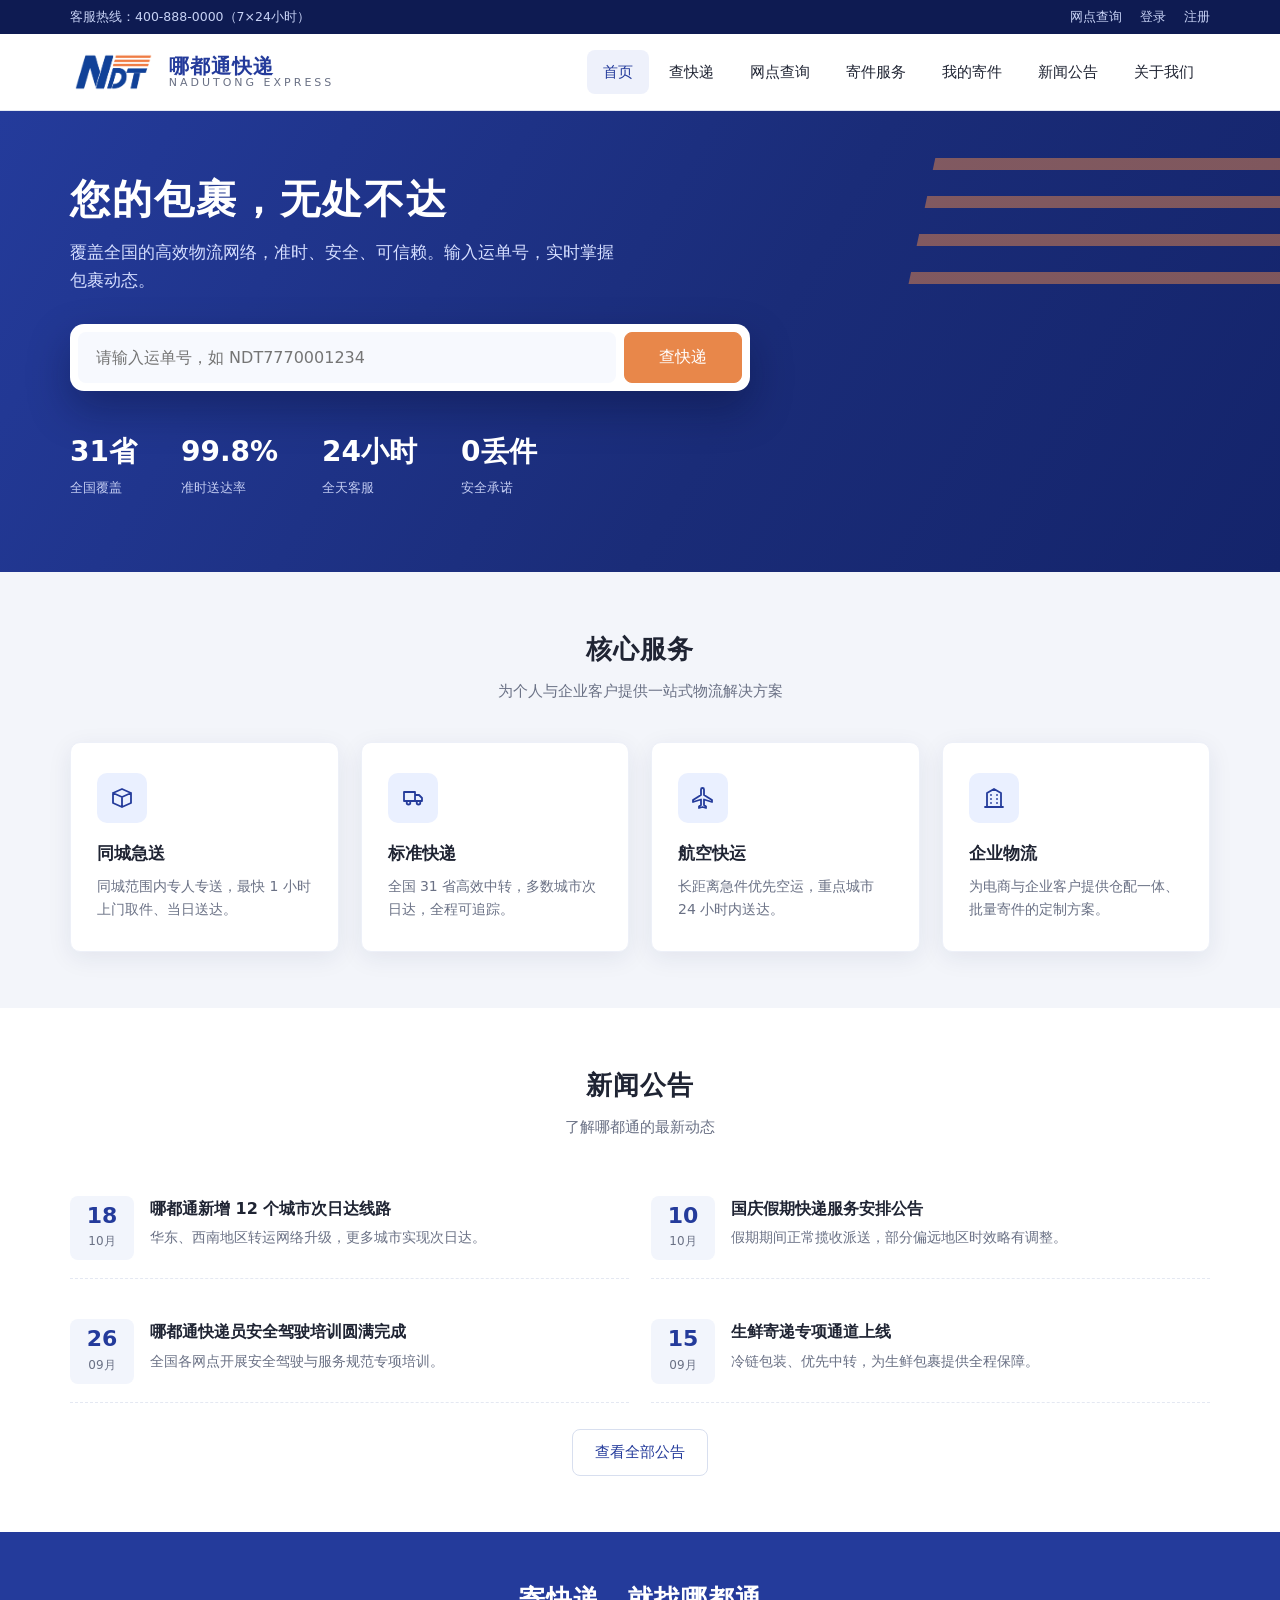
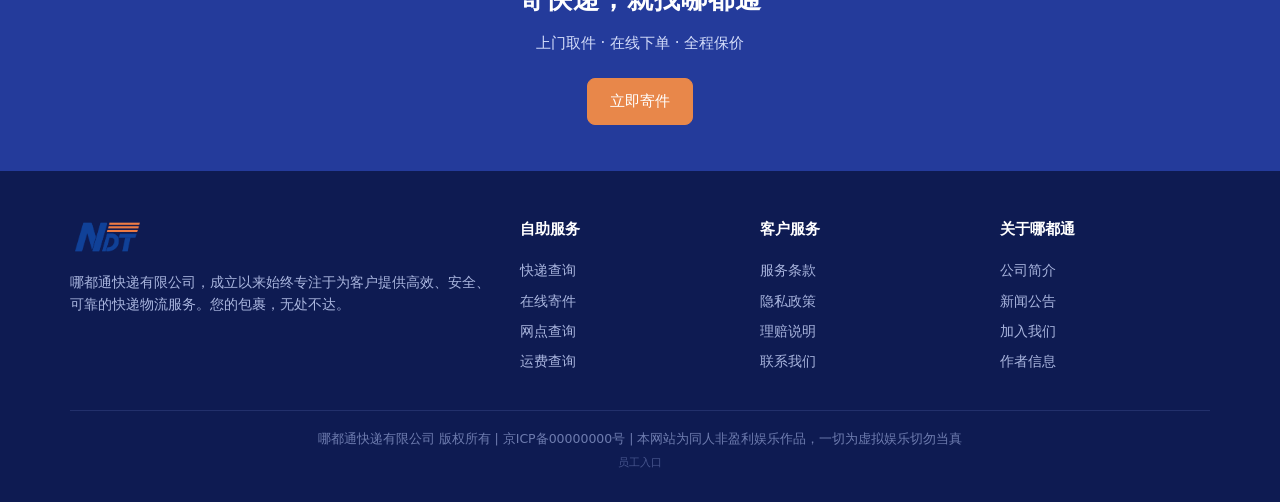
==== index.html @ 553abe58 "画板优化" ====
<!DOCTYPE html>
<html lang="zh-CN">
<head>
<meta charset="UTF-8">
<meta name="viewport" content="width=device-width, initial-scale=1, viewport-fit=cover">
<title>哪都通快递 — 您的包裹，无处不达</title>
<meta name="description" content="哪都通快递官方网站：快递查询、在线寄件、网点查询。您的包裹，无处不达。">
<!-- 分享卡片基础信息：微信/QQ/微博 抓取标题与摘要，尽量别只放一张裸链接。
     og:image / og:url 必须是完整地址：爬虫不会帮你补域名，相对路径会抓不到图。 -->
<meta property="og:type" content="website">
<meta property="og:site_name" content="哪都通">
<meta property="og:title" content="哪都通快递 — 您的包裹，无处不达">
<meta property="og:description" content="快递查询、在线寄件、网点查询；站点深处，另有一处异人聚集的地方。">
<meta property="og:image" content="https://nadutong-forum.pages.dev/assets/logo.png">
<meta property="og:url" content="https://nadutong-forum.pages.dev/">
<meta name="twitter:card" content="summary_large_image">
<link rel="canonical" href="https://nadutong-forum.pages.dev/">
<link rel="icon" href="data:image/svg+xml,%3Csvg xmlns='http://www.w3.org/2000/svg' viewBox='0 0 64 64'%3E%3Crect width='64' height='64' rx='12' fill='%23243B9B'/%3E%3Cpath d='M14 50 L26 14 L36 14 L24 50 Z' fill='%23fff'/%3E%3Cpath d='M30 50 L40 14 L50 14 L40 50 Z' fill='%23fff' opacity='.85'/%3E%3Crect x='38' y='16' width='20' height='4' fill='%23E8874A'/%3E%3Crect x='38' y='24' width='20' height='4' fill='%23E8874A'/%3E%3C/svg%3E">
<link rel="manifest" href="manifest.webmanifest">
<meta name="theme-color" content="#243B9B">
<link rel="apple-touch-icon" href="assets/icons/apple-touch-icon.png">
<meta name="mobile-web-app-capable" content="yes">
<meta name="apple-mobile-web-app-capable" content="yes">
<meta name="apple-mobile-web-app-status-bar-style" content="black-translucent">
<meta name="apple-mobile-web-app-title" content="哪都通">
<style id="page-preloader-critical">
/* 页面加载动效（关键内联样式，保证首屏即刻渲染） */
#page-preloader{position:fixed;inset:0;z-index:99999;background:#fff;display:flex;flex-direction:column;align-items:center;justify-content:center;transition:opacity .5s ease,visibility .5s ease;}
#page-preloader.is-done{opacity:0;visibility:hidden;pointer-events:none;}
#page-preloader .pl-logo{position:relative;width:88px;height:88px;display:grid;place-items:center;}
#page-preloader .pl-ring{position:absolute;inset:0;border-radius:50%;background:conic-gradient(from 90deg,#243B9B,#E8874A,#243B9B);-webkit-mask:radial-gradient(farthest-side,transparent calc(100% - 3.5px),#000 calc(100% - 3.5px));mask:radial-gradient(farthest-side,transparent calc(100% - 3.5px),#000 calc(100% - 3.5px));animation:plrotate .9s linear infinite;}
#page-preloader .pl-mark{width:58px;height:58px;border-radius:14px;background:#243B9B;display:grid;place-items:center;box-shadow:0 8px 20px rgba(36,59,155,.22);}
#page-preloader .pl-name{margin-top:20px;font-size:18px;font-weight:900;color:#1F2433;letter-spacing:4px;}
#page-preloader .pl-tip{margin-top:7px;font-size:12px;color:#6A7185;letter-spacing:1px;}
#page-preloader .pl-bar{position:absolute;left:0;right:0;bottom:0;height:3px;background:#EEF1F8;overflow:hidden;}
#page-preloader .pl-bar span{display:block;height:100%;width:40%;border-radius:0 999px 999px 0;background:linear-gradient(90deg,#243B9B,#E8874A);animation:plslide 1.1s ease-in-out infinite;}
@keyframes plrotate{to{transform:rotate(360deg);}}
@keyframes plslide{0%{transform:translateX(-100%);}100%{transform:translateX(350%);}}
@media(prefers-reduced-motion:reduce){#page-preloader .pl-ring,#page-preloader .pl-bar span{animation:none;}}
</style>
<!-- 样式只留一个文件：原来 14 个 CSS 是 14 次往返，国内直连时每次 600~700ms。
     合并顺序与原 index.html 完全一致，层叠覆盖关系不变。 -->
<link rel="stylesheet" href="assets/css/app.bundle.css?v=112">
<!-- 首屏脚本预加载：让它和样式表并行下载，而不是等 body 解析到最后才开始 -->
<link rel="preload" href="assets/js/app.bundle.js?v=112" as="script">
</head>
<body>
<div id="page-preloader" role="status" aria-label="页面加载中">
  <div class="pl-logo">
    <span class="pl-ring"></span>
    <span class="pl-mark"><svg viewBox="0 0 64 64" width="38" height="38" aria-hidden="true"><path d="M14 50 L26 14 L36 14 L24 50 Z" fill="#fff"/><path d="M30 50 L40 14 L50 14 L40 50 Z" fill="#fff" opacity=".85"/><rect x="38" y="16" width="20" height="4" fill="#E8874A"/><rect x="38" y="24" width="20" height="4" fill="#E8874A"/></svg></span>
  </div>
  <div class="pl-name">哪都通</div>
  <div class="pl-tip">正在接入内网…</div>
  <div class="pl-bar"><span></span></div>
</div>
<script src="assets/js/preloader-tone.js?v=112"></script>
<div id="app"></div>
<img src="assets/logo.png" alt="" class="hide" aria-hidden="true">
<div id="toast"></div>
<!-- 全部前端逻辑合并成一个文件（24 个脚本 → 1 个），执行顺序与旧版逐条加载完全一致。
     出生地数据 bazi-region.js 不再预载，由 bazi.js 进入八字页时按需拉取。 -->
<script src="assets/js/app.bundle.js?v=112"></script>
</body>
</html>
---- assets/css/app.bundle.css ----
:root{--blue:#243B9B;--blue-2:#2E47B8;--blue-deep:#1A2C78;--blue-ink:#0E1B52;--orange:#E8874A;--orange-deep:#D06E35;--bg:#F3F5FA;--card:#FFFFFF;--ink:#1F2433;--muted:#6A7185;--line:#E4E8F2;--radius:10px;--shadow:0 6px 24px rgba(22,35,90,.08);--ok:#2E9E6B;--warn:#E8874A;--danger:#E0484D;--sans:"Noto Sans SC","PingFang SC","Microsoft YaHei",system-ui,sans-serif;--serif:"Noto Serif SC","Songti SC","SimSun",serif;--mono:ui-monospace,"Cascadia Code",Consolas,"Courier New",monospace}*{box-sizing:border-box;margin:0;padding:0}html,body{height:100%}body{font-family:var(--sans);color:var(--ink);background:var(--bg);font-size:15px;line-height:1.65;-webkit-font-smoothing:antialiased}a{color:var(--blue);text-decoration:none}a:hover{color:var(--orange-deep)}img{max-width:100%;display:block}button{font-family:inherit;cursor:pointer}input,textarea,select{font-family:inherit;font-size:15px}.wrap{max-width:1180px;margin:0 auto;padding:0 20px}.muted{color:var(--muted)}.serif{font-family:var(--serif)}.hide{display:none!important}.btn{display:inline-flex;align-items:center;gap:8px;border:1px solid var(--blue);background:var(--blue);color:#fff;padding:10px 22px;border-radius:8px;font-size:15px;font-weight:500;transition:.15s;cursor:pointer}.btn:hover{background:var(--blue-deep);border-color:var(--blue-deep);color:#fff}.btn-ghost{background:#fff;color:var(--blue)}.btn-ghost:hover{background:#eef1fb;color:var(--blue)}.btn-orange{background:var(--orange);border-color:var(--orange)}.btn-orange:hover{background:var(--orange-deep);border-color:var(--orange-deep);color:#fff}.btn-sm{padding:6px 14px;font-size:13px;border-radius:6px}.btn-block{width:100%;justify-content:center}.field{width:100%;padding:11px 14px;border:1px solid var(--line);border-radius:8px;background:#fff;outline:none;transition:.15s}.field:focus{border-color:var(--blue-2);box-shadow:0 0 0 3px #243b9b1a}textarea.field{resize:vertical;min-height:110px;line-height:1.7}label.fl{display:block;font-size:13px;color:var(--muted);margin:14px 0 6px;font-weight:500}.tag{display:inline-block;padding:2px 10px;border-radius:20px;font-size:12px;font-weight:500;background:#eaf0ff;color:var(--blue)}.tag-orange{background:#fdebdf;color:var(--orange-deep)}.tag-red{background:#fbe3e4;color:var(--danger)}.tag-green{background:#e2f4ec;color:var(--ok)}.tag-gray{background:#eef0f5;color:var(--muted)}.topbar{background:var(--blue-ink);color:#c7d2f5;font-size:12.5px}.topbar .wrap{display:flex;justify-content:space-between;align-items:center;height:34px}.topbar a{color:#c7d2f5}.topbar a:hover{color:#fff}.topbar .tb-r{display:flex;gap:18px;align-items:center}.header{background:#fff;box-shadow:0 1px 0 var(--line);position:sticky;top:0;z-index:50}.header .wrap{display:flex;align-items:center;gap:28px;height:76px}.logo{display:flex;align-items:center;gap:12px;cursor:pointer;flex-shrink:0}.logo img{height:46px;width:auto}.logo .logo-txt{font-weight:900;font-size:20px;color:var(--blue);letter-spacing:1px;line-height:1.1}.logo .logo-txt small{display:block;font-size:11px;font-weight:400;color:var(--muted);letter-spacing:3px}.nav{display:flex;gap:4px;margin-left:auto}.nav a{padding:10px 16px;border-radius:8px;color:var(--ink);font-weight:500;font-size:15px}.nav a:hover,.nav a.on{background:#eef1fb;color:var(--blue)}.nav .emp-entry{font-size:12px;color:#b9c0d4;padding:10px 6px}.nav .emp-entry:hover{color:var(--orange);background:none}.hero{background:linear-gradient(120deg,var(--blue) 0%,var(--blue-deep) 58%,#14246B 100%);color:#fff;position:relative;overflow:hidden}.hero:after{content:"";position:absolute;right:-60px;top:40px;width:420px;height:160px;opacity:.5;background:repeating-linear-gradient(0deg,transparent 0 26px,var(--orange) 26px 38px);transform:skew(-12deg)}.hero .wrap{position:relative;z-index:2;padding:64px 20px 72px}.hero h1{font-size:40px;font-weight:900;letter-spacing:2px;line-height:1.25}.hero p{margin-top:14px;font-size:17px;color:#d5deff;max-width:560px}.track-box{margin-top:30px;background:#fff;border-radius:14px;padding:8px;display:flex;gap:8px;max-width:680px;box-shadow:0 18px 40px #050c2d59}.track-box input{flex:1;border:none;outline:none;padding:14px 18px;font-size:16px;border-radius:8px;background:#f7f9fe}.track-box .btn{padding:14px 34px;font-size:16px}.hero-stats{display:flex;gap:44px;margin-top:38px;flex-wrap:wrap}.hero-stats .s b{font-size:28px;font-weight:900;display:block}.hero-stats .s span{font-size:13px;color:#c3ccf2}.section{padding:56px 0}.section h2{font-size:26px;font-weight:900;text-align:center;margin-bottom:8px;letter-spacing:1px}.section .sub{text-align:center;color:var(--muted);margin-bottom:38px}.grid{display:grid;gap:22px}.g4{grid-template-columns:repeat(4,1fr)}.g3{grid-template-columns:repeat(3,1fr)}.g2{grid-template-columns:repeat(2,1fr)}.svc-card{background:var(--card);border-radius:var(--radius);padding:30px 26px;box-shadow:var(--shadow);transition:.18s;border:1px solid #EDF0F8}.svc-card:hover{transform:translateY(-4px);box-shadow:0 14px 32px #16235a21}.svc-ico{width:50px;height:50px;border-radius:10px;background:#eaf0ff;display:flex;align-items:center;justify-content:center;color:var(--blue);margin-bottom:16px}.svc-card h3{font-size:17px;font-weight:700;margin-bottom:8px}.svc-card p{color:var(--muted);font-size:14px}.news-item{display:flex;gap:16px;padding:18px 0;border-bottom:1px dashed var(--line);align-items:flex-start}.news-item .nd{flex-shrink:0;width:64px;text-align:center;background:#f2f5fc;border-radius:8px;padding:8px 0}.news-item .nd b{display:block;font-size:22px;color:var(--blue);font-weight:900;line-height:1.1}.news-item .nd span{font-size:12px;color:var(--muted)}.news-item h3{font-size:16px;font-weight:600;margin-bottom:4px}.news-item p{font-size:13.5px;color:var(--muted)}.site-tabs{display:flex;flex-wrap:wrap;gap:8px;margin-bottom:22px}.site-tab{border:1px solid var(--line);background:#fff;color:var(--ink);padding:9px 18px;border-radius:20px;font-size:14px;cursor:pointer;transition:.15s}.site-tab:hover{border-color:var(--blue);color:var(--blue)}.site-tab.on{background:var(--blue);border-color:var(--blue);color:#fff}.region-hq{background:linear-gradient(120deg,#f2f5fc,#e8eefb);border-left:4px solid var(--orange);border-radius:8px;padding:13px 18px;margin-bottom:18px;font-size:14.5px;font-weight:600;color:var(--blue-deep)}.region-hq .rhq-ic{color:var(--orange);margin-right:8px}.outlet-grid{display:grid;grid-template-columns:repeat(3,1fr);gap:16px}.outlet-card h4{font-size:16px;margin-bottom:8px;color:var(--blue)}.outlet-card .muted{font-size:13px;line-height:1.9}@media (max-width:900px){.outlet-grid{grid-template-columns:repeat(2,1fr)}}@media (max-width:560px){.outlet-grid{grid-template-columns:1fr}}.band{background:var(--blue);color:#fff;text-align:center;padding:46px 20px}.band h2{font-size:26px;font-weight:900;letter-spacing:1px}.band p{color:#d3dcfa;margin:10px 0 22px}.footer{background:var(--blue-ink);color:#a9b5de;font-size:13.5px;padding:46px 0 26px}.footer .fgrid{display:grid;grid-template-columns:2fr 1fr 1fr 1fr;gap:30px}.footer h4{color:#fff;font-size:15px;margin-bottom:14px}.footer a{display:block;color:#a9b5de;padding:4px 0}.footer a:hover{color:#fff}.footer .copy{border-top:1px solid #22306B;margin-top:34px;padding-top:18px;text-align:center;font-size:12.5px;color:#6e7caf}.page-head{background:linear-gradient(120deg,var(--blue),var(--blue-deep));color:#fff;padding:44px 0}.page-head h1{font-size:28px;font-weight:900;letter-spacing:1px}.page-head p{color:#d5deff;margin-top:8px}.card-box{background:#fff;border-radius:var(--radius);box-shadow:var(--shadow);padding:28px;border:1px solid #EDF0F8}.tl{position:relative;padding-left:28px;margin-top:10px}.tl:before{content:"";position:absolute;left:8px;top:6px;bottom:6px;width:2px;background:var(--line)}.tl-item{position:relative;padding:0 0 24px}.tl-item:before{content:"";position:absolute;left:-26px;top:5px;width:14px;height:14px;border-radius:50%;background:#fff;border:3px solid #C6CFE6}.tl-item.cur:before{border-color:var(--orange);background:var(--orange);box-shadow:0 0 0 4px #e8874a2e}.tl-item.done:before{border-color:var(--blue);background:var(--blue)}.tl-item .t{font-size:13px;color:var(--muted)}.tl-item h4{font-size:15px;font-weight:600;margin:2px 0}.tl-item p{font-size:13.5px;color:var(--muted)}.portal{--pt-accent:#2E47B8;--pt-accent-text:#FFFFFF;--pt-highlight:#E8874A;--pt-highlight-bg:rgba(232,135,74,.12);--pt-highlight-text:#FFF0E4;--pt-ok:#2E9E6B;--pt-warn:#E8874A;--pt-danger:#E0484D;--pt-link:#9DBAFF;--pt-hover:#15245C;--pt-cover-a:#1A2C78;--pt-cover-b:#2E47B8;--pt-shadow:0 8px 26px rgba(0,0,0,.2);--pt-bg:#0C1740;--pt-topbar:#0A1438;--pt-sidebar:#0B1740;--pt-panel:#13215A;--pt-input:#0E1B50;--pt-border:#243378;--pt-panel-2:#1B2B6E;--pt-border-soft:#1E2D6B;--pt-text:#F0F3FF;--pt-text-soft:#D6DEFA;--pt-muted:#8EA0DC;--pt-bubble-them:#1D2C68;--pt-bubble-them-text:#E0E7FF;--pt-glow:rgba(46,71,184,.25);background:var(--pt-bg);min-height:100vh;display:flex;flex-direction:column}.portal-top{background:var(--pt-topbar);border-bottom:1px solid var(--pt-border);display:flex;align-items:center;gap:16px;padding:0 22px;height:60px;position:sticky;top:0;z-index:40}.portal-top .p-logo{display:flex;align-items:center;gap:10px;color:var(--pt-text);font-weight:900;letter-spacing:2px;cursor:pointer}.portal-top .p-logo .mk{width:34px;height:34px;border-radius:8px;background:var(--blue-2);display:flex;align-items:center;justify-content:center;font-size:15px}.portal-top .p-logo small{font-size:10px;color:var(--pt-muted);letter-spacing:3px;font-weight:400}.portal-body{display:flex;flex:1;min-height:0}.nav-wrap{display:contents}.sidebar{width:220px;background:var(--pt-sidebar);border-right:1px solid var(--pt-border-soft);padding:18px 12px;flex-shrink:0}.sidebar .sd-group{font-size:11px;color:var(--pt-muted);letter-spacing:2px;padding:14px 12px 6px}.side-item{display:flex;align-items:center;gap:10px;padding:10px 12px;border-radius:8px;color:var(--pt-text-soft);font-size:14px;cursor:pointer;margin-bottom:2px}.side-item:hover{background:var(--pt-panel);color:var(--pt-text)}.side-item.on{background:var(--blue-2);color:#fff}.side-item .lock{margin-left:auto;font-size:11px;color:var(--pt-muted)}.p-main{flex:1;padding:26px 30px;min-width:0;background:radial-gradient(1200px 400px at 80% -100px,var(--pt-glow),transparent),var(--pt-bg)}.p-panel{background:var(--pt-panel);border:1px solid var(--pt-border);border-radius:12px;padding:22px 24px;margin-bottom:20px}.p-panel h2{color:var(--pt-text);font-size:19px;font-weight:700;margin-bottom:4px}.p-panel .ph-sub{color:var(--pt-muted);font-size:13px;margin-bottom:18px}.p-crumb{color:var(--pt-muted);font-size:13px;margin-bottom:16px}.p-crumb b{color:var(--pt-text-soft)}.user-chip{margin-left:auto;display:flex;align-items:center;gap:10px;cursor:pointer}.user-chip .av{width:36px;height:36px;border-radius:50%;background:var(--blue-2);display:flex;align-items:center;justify-content:center;color:#fff;font-weight:700;overflow:hidden}.user-chip .un{font-size:13px;color:var(--pt-text-soft);line-height:1.2}.user-chip .un small{display:block;color:var(--pt-muted);font-size:11px}.lvl-badge{font-size:11px;padding:2px 9px;border-radius:20px;font-weight:600}.lvl-0{background:#3a4670;color:#c6cfef}.lvl-1{background:#2e47b8;color:#dce4ff}.lvl-2{background:var(--orange);color:#3a1c05}.lvl-3{background:#e0484d;color:#fff}.sec-badge{font-size:11px;padding:2px 9px;border-radius:4px;font-weight:600;font-family:var(--mono)}.sec-1{background:#2a3878;color:#b9c6f2}.sec-2{background:#2e47b8;color:#dce4ff}.sec-3{background:#b45b23;color:#ffe9d6}.sec-4{background:#b32e33;color:#ffe0e1}.forum-tabs{display:flex;gap:8px;flex-wrap:wrap;margin-bottom:18px}.forum-tabs .ft{padding:7px 16px;border-radius:20px;border:1px solid var(--pt-border);color:var(--pt-text-soft);font-size:13px;cursor:pointer;background:transparent}.forum-tabs .ft.on{background:var(--blue-2);border-color:var(--blue-2);color:#fff}.q-item{display:flex;gap:16px;padding:20px 0;border-bottom:1px solid var(--pt-border-soft)}.q-vote{display:flex;flex-direction:column;align-items:center;gap:4px;flex-shrink:0;width:52px}.q-vote .vt{width:40px;height:30px;border-radius:7px;border:1px solid var(--pt-border);background:var(--pt-input);color:var(--pt-text-soft);display:flex;align-items:center;justify-content:center;cursor:pointer;transition:.12s}.q-vote .vt:hover{border-color:var(--orange);color:var(--orange)}.q-vote b{color:var(--pt-text);font-size:15px;font-weight:700}.q-vote span{font-size:11px;color:var(--pt-muted)}.q-main{flex:1;min-width:0}.q-main h3{font-size:17px;font-weight:700;color:var(--pt-text);cursor:pointer;line-height:1.45}.q-main h3:hover{color:var(--orange)}.q-main .q-ex{color:var(--pt-text-soft);font-size:13.5px;margin:6px 0 10px;display:-webkit-box;-webkit-line-clamp:2;-webkit-box-orient:vertical;overflow:hidden}.q-meta{display:flex;gap:14px;align-items:center;font-size:12.5px;color:var(--pt-muted);flex-wrap:wrap}.q-meta .qm{display:flex;align-items:center;gap:5px;cursor:pointer}.q-meta .qm:hover{color:var(--orange)}.q-meta .mini-av{width:22px;height:22px;border-radius:50%;background:var(--blue-2);color:#fff;font-size:11px;display:flex;align-items:center;justify-content:center}.answer{display:flex;gap:16px;padding:22px 0;border-bottom:1px solid var(--pt-border-soft)}.answer .q-main .a-body{color:var(--pt-text-soft);font-size:14.5px;line-height:1.85;white-space:pre-wrap;word-break:break-word}.sticker{max-width:150px;max-height:150px;display:inline-block;margin:4px;vertical-align:middle}.stk-picker{display:flex;flex-wrap:wrap;gap:6px;padding:10px;background:var(--pt-input);border:1px solid var(--pt-border);border-radius:10px;margin-top:8px}.stk-picker button{background:var(--pt-panel);border:1px solid var(--pt-border);border-radius:8px;font-size:22px;width:42px;height:42px;cursor:pointer}.stk-picker button:hover{border-color:var(--orange);transform:scale(1.08)}.editor-bar{display:flex;gap:8px;align-items:center;margin-top:8px;flex-wrap:wrap}.editor-bar .eb{background:var(--pt-input);border:1px solid var(--pt-border);color:var(--pt-text-soft);border-radius:7px;padding:6px 12px;font-size:13px;cursor:pointer}.editor-bar .eb:hover{border-color:var(--orange);color:var(--orange)}.arc-grid{display:grid;grid-template-columns:repeat(3,1fr);gap:16px}.arc-card{background:var(--pt-panel);border:1px solid var(--pt-border);border-radius:12px;padding:18px;cursor:pointer;transition:.15s;display:flex;gap:14px;align-items:center}.arc-card:hover{border-color:var(--orange);transform:translateY(-2px)}.arc-card .av{width:52px;height:52px;border-radius:50%;background:var(--blue-2);color:#fff;font-size:19px;font-weight:700;display:flex;align-items:center;justify-content:center;flex-shrink:0;overflow:hidden}.arc-card h3{color:var(--pt-text);font-size:15px;font-weight:700}.arc-card .ac-meta{font-size:12px;color:var(--pt-muted);margin-top:4px}.dossier .d-row{display:flex;padding:13px 0;border-bottom:1px dashed var(--pt-border);font-size:14px}.dossier .d-row .dk{width:120px;flex-shrink:0;color:var(--pt-muted);font-weight:500}.dossier .d-row .dv{color:var(--pt-text-soft);flex:1}.dossier .d-note{color:var(--pt-text-soft);font-size:14px;line-height:1.9;white-space:pre-wrap;margin-top:14px;background:var(--pt-input);border-left:3px solid var(--pt-accent);padding:14px 16px;border-radius:0 8px 8px 0}.search-row{display:flex;gap:10px;margin-bottom:18px;flex-wrap:wrap}.search-row .field{flex:1;min-width:200px;background:var(--pt-input);border-color:var(--pt-border);color:var(--pt-text)}.search-row .field::placeholder{color:var(--pt-muted)}.search-row select.field{width:auto;min-width:130px}.ev-tl{position:relative;padding-left:30px}.ev-tl:before{content:"";position:absolute;left:9px;top:8px;bottom:8px;width:2px;background:#2a3a7e}.ev-item{position:relative;padding:0 0 26px;cursor:pointer}.ev-item:before{content:"";position:absolute;left:-27px;top:6px;width:16px;height:16px;border-radius:50%;background:var(--blue-2);border:3px solid #0C1740;box-shadow:0 0 0 2px #2a3a7e}.ev-item.hot:before{background:var(--orange);box-shadow:0 0 0 2px var(--orange)}.ev-item .ey{font-family:var(--mono);font-size:12.5px;color:var(--orange);letter-spacing:1px}.ev-item h3{color:var(--pt-text);font-size:16px;font-weight:700;margin:3px 0}.ev-item p{color:var(--pt-text-soft);font-size:13.5px}.lib-item{background:var(--pt-panel);border:1px solid var(--pt-border);border-radius:10px;padding:18px;margin-bottom:12px;cursor:pointer}.lib-item:hover{border-color:var(--orange)}.lib-item h3{color:var(--pt-text);font-size:15.5px;font-weight:700}.lib-item .lm{font-size:12px;color:var(--pt-muted);margin:5px 0}.lib-item p{color:var(--pt-text-soft);font-size:13.5px;white-space:pre-wrap;line-height:1.8}.space-cover{height:180px;border-radius:12px 12px 0 0;position:relative;overflow:hidden;background:linear-gradient(120deg,var(--tpl-a,var(--pt-cover-a)),var(--tpl-b,var(--pt-cover-b)))}.space-head{display:flex;align-items:flex-end;gap:20px;margin-top:-46px;padding:0 26px;position:relative}.space-head .av{width:92px;height:92px;border-radius:50%;border:4px solid var(--pt-panel);background:var(--blue-2);color:#fff;font-size:34px;font-weight:700;display:flex;align-items:center;justify-content:center;overflow:hidden;flex-shrink:0}.space-head .sh-info{padding-bottom:8px}.space-head h2{color:var(--pt-text);font-size:22px;font-weight:900}.space-head .zika{display:inline-block;margin-left:10px;font-size:12px;padding:3px 12px;border-radius:4px;font-family:var(--serif);font-weight:600}.space-head .sh-sub{color:var(--pt-muted);font-size:13px;margin-top:4px}.space-actions{margin-left:auto;padding-bottom:10px;display:flex;gap:8px}.tpl-grid{display:grid;grid-template-columns:repeat(4,1fr);gap:12px}.tpl-card{border-radius:10px;border:2px solid var(--pt-border);overflow:hidden;cursor:pointer;transition:.12s}.tpl-card.on{border-color:var(--orange)}.tpl-card .tc-cover{height:56px;background:linear-gradient(120deg,var(--tpl-a),var(--tpl-b))}.tpl-card .tc-name{padding:8px 10px;font-size:12.5px;color:var(--pt-text-soft);background:var(--pt-panel)}.color-row{display:flex;gap:8px;flex-wrap:wrap;margin-top:6px}.color-row button{width:34px;height:34px;border-radius:50%;border:2px solid #2A3A7E;cursor:pointer}.color-row button.on{border-color:#fff}.friend-card{display:flex;align-items:center;gap:14px;background:var(--pt-panel);border:1px solid var(--pt-border);border-radius:10px;padding:14px 16px;margin-bottom:10px}.friend-card .av{width:46px;height:46px;border-radius:50%;background:var(--blue-2);color:#fff;font-weight:700;display:flex;align-items:center;justify-content:center;overflow:hidden}.friend-card h4{color:var(--pt-text);font-size:15px}.friend-card p{font-size:12px;color:var(--pt-muted)}.friend-card .fc-actions{margin-left:auto;display:flex;gap:8px}#toast{position:fixed;left:50%;bottom:40px;transform:translate(-50%);z-index:999;display:flex;flex-direction:column;gap:10px;align-items:center;pointer-events:none}.toast{background:#0c1740;color:#fff;border:1px solid #2A3A7E;padding:11px 22px;border-radius:10px;font-size:14px;box-shadow:0 10px 30px #0006;animation:tin .25s}.toast.t-ok{border-color:var(--ok)}.toast.t-err{border-color:var(--danger)}.toast.t-warn{border-color:var(--orange)}@keyframes tin{0%{opacity:0;transform:translateY(12px)}to{opacity:1;transform:none}}.modal-mask{position:fixed;inset:0;background:#060c289e;z-index:200;display:flex;align-items:center;justify-content:center;padding:20px;backdrop-filter:blur(2px)}.modal{background:#fff;border-radius:14px;max-width:480px;width:100%;padding:28px;box-shadow:0 30px 70px #0006;max-height:88vh;overflow:auto}.modal h3{font-size:19px;font-weight:800;margin-bottom:6px}.modal .m-body{margin:16px 0;color:var(--ink);font-size:14.5px}.modal .m-foot{display:flex;gap:10px;justify-content:flex;margin-top:8px}.modal .m-foot .btn{margin-left:auto}.modal .m-foot .btn:first-child{margin-left:0}.p-main .modal{color:var(--ink)}.empty{text-align:center;padding:50px 20px;color:var(--pt-muted)}.empty .es{font-size:40px;margin-bottom:10px;opacity:.6}.stat-strip{display:grid;grid-template-columns:repeat(4,1fr);gap:14px;margin-bottom:20px}.stat-strip .ss{background:var(--pt-panel);border:1px solid var(--pt-border);border-radius:10px;padding:18px;text-align:center}.stat-strip .ss b{font-size:26px;font-weight:900;color:var(--pt-text);display:block}.stat-strip .ss span{font-size:12px;color:var(--pt-muted)}.wx-im{display:flex;height:calc(100vh - 82px);min-height:480px;border:1px solid var(--pt-border);border-radius:12px;overflow:hidden;background:var(--pt-panel);margin-bottom:20px;box-shadow:var(--pt-shadow)}.wx-aside{width:300px;flex:0 0 300px;display:flex;flex-direction:column;background:var(--pt-panel);border-right:1px solid var(--pt-border);min-height:0}.wx-aside-head{display:flex;align-items:center;gap:8px;padding:12px 14px 10px;flex:0 0 auto}.wx-aside-head h2{font-size:16px;color:var(--pt-text);margin:0;font-weight:700}.wx-icon-btn{width:30px;height:30px;border-radius:8px;border:0;background:var(--pt-input);color:var(--pt-text-soft);font-size:17px;cursor:pointer;line-height:1;display:inline-flex;align-items:center;justify-content:center}.wx-icon-btn:hover{background:var(--pt-panel-2);color:var(--pt-text)}.wx-aside-head .wx-spacer{margin-left:auto;display:flex;gap:6px}.wx-search{padding:0 12px 10px;flex:0 0 auto}.wx-search input{width:100%;box-sizing:border-box;background:var(--pt-input);border:1px solid var(--pt-border);border-radius:8px;padding:8px 12px;color:var(--pt-text);font-size:13px;outline:none}.wx-search input::placeholder{color:var(--pt-muted)}.wx-search input:focus{border-color:var(--pt-accent)}#chat-search-overlay{position:absolute;inset:0;background:var(--pt-panel);z-index:30;display:flex;flex-direction:column;box-shadow:-4px 0 16px #0000002e}#chat-search-overlay .cs-bar{display:flex;gap:8px;padding:10px;border-bottom:1px solid var(--pt-border);align-items:center}#chat-search-overlay .cs-bar input{flex:1;background:var(--pt-input);border:1px solid var(--pt-border);border-radius:8px;padding:8px 12px;color:var(--pt-text);outline:none;font-size:14px}#chat-search-overlay .cs-results{flex:1;overflow-y:auto;min-height:0;padding:4px 0}#chat-search-overlay .cs-empty{padding:28px 16px;text-align:center;color:var(--pt-muted);font-size:13px}#chat-search-overlay .cs-head{padding:6px 14px;font-size:11px;color:var(--pt-muted)}#chat-search-overlay .cs-hit{padding:10px 14px;border-bottom:1px solid var(--pt-border);cursor:pointer}#chat-search-overlay .cs-hit:hover{background:var(--pt-input)}#chat-search-overlay .cs-from{font-size:12px;font-weight:600;color:var(--pt-text)}#chat-search-overlay .cs-from time{font-weight:400;color:var(--pt-muted);font-size:11px;margin-left:8px}#chat-search-overlay .cs-text{font-size:13px;color:var(--pt-text-soft);margin-top:3px;white-space:pre-wrap;word-break:break-word}@keyframes csFlash{0%,to{background:transparent}30%,70%{background:var(--pt-accent-soft,rgba(255,145,77,.25));border-radius:8px}}.cs-flash{animation:csFlash 1.6s ease}.wx-new-row{display:flex;gap:6px;padding:0 12px 10px;flex:0 0 auto}.wx-new-row select{flex:1;min-width:0;background:var(--pt-input);border:1px solid var(--pt-border);border-radius:8px;padding:7px 8px;color:var(--pt-text);font-size:12.5px}.wx-new-row .btn{padding:7px 10px}.wx-list{flex:1;overflow-y:auto;min-height:0;padding:4px 8px 8px}.wx-item{display:flex;gap:10px;align-items:center;padding:9px;border-radius:10px;cursor:pointer;position:relative}.wx-item:hover,.wx-item.is-active,.wx-item.is-pinned{background:var(--pt-panel-2)}.wx-av{width:44px;height:44px;border-radius:8px;background:var(--pt-bubble-them);color:var(--pt-bubble-them-text);font-size:16px;font-weight:700;display:flex;align-items:center;justify-content:center;overflow:hidden;flex-shrink:0;position:relative}.wx-av img{width:100%;height:100%;object-fit:cover}.wx-av .chat-unread-badge{position:absolute;top:-6px;right:-6px;border:2px solid var(--pt-panel)}.wx-copy{flex:1;min-width:0}.wx-copy h4{font-size:14px;color:var(--pt-text);font-weight:600;white-space:nowrap;overflow:hidden;text-overflow:ellipsis;margin:0}.wx-copy p{font-size:12px;color:var(--pt-muted);white-space:nowrap;overflow:hidden;text-overflow:ellipsis;margin:3px 0 0}.wx-meta{display:flex;flex-direction:column;align-items:flex-end;gap:5px;flex-shrink:0;align-self:flex-start;padding-top:2px}.wx-meta time{font-size:10.5px;color:var(--pt-muted)}.wx-pin-btn{width:24px;height:24px;border:0;background:transparent;color:var(--pt-muted);font-size:14px;cursor:pointer;border-radius:6px;display:inline-flex;align-items:center;justify-content:center;opacity:0;transition:opacity .15s}.wx-item:hover .wx-pin-btn{opacity:1}.wx-item.is-pinned .wx-pin-btn{opacity:1;color:var(--pt-accent)}.wx-pin-btn:hover{background:var(--pt-input);color:var(--pt-text)}.wx-main{flex:1;display:flex;flex-direction:column;min-width:0;min-height:0;background:var(--pt-bg)}.wx-empty{flex:1;display:flex;flex-direction:column;align-items:center;justify-content:center;gap:16px;color:var(--pt-muted);padding:20px}.wx-empty-ic{width:84px;height:84px;border-radius:22px;background:var(--pt-panel);border:1px solid var(--pt-border);display:flex;align-items:center;justify-content:center;font-size:42px}.wx-empty p{margin:0;font-size:14px}.wx-head{display:flex;align-items:center;gap:10px;padding:11px 16px;border-bottom:1px solid var(--pt-border);background:var(--pt-panel);flex:0 0 auto;min-height:58px;box-sizing:border-box}.wx-back{display:none;width:32px;height:32px;border-radius:8px;border:0;background:var(--pt-input);color:var(--pt-text);font-size:20px;cursor:pointer;text-decoration:none;align-items:center;justify-content:center;flex-shrink:0}.wx-head h3{font-size:15.5px;color:var(--pt-text);margin:0;font-weight:600;white-space:nowrap;overflow:hidden;text-overflow:ellipsis}.wx-head .wx-sub{font-size:11px;color:var(--pt-muted);margin-top:1px}.wx-more{margin-left:auto;width:34px;height:34px;border-radius:8px;border:0;background:var(--pt-input);color:var(--pt-text);font-size:17px;cursor:pointer;flex-shrink:0;letter-spacing:1px}.wx-more:hover{background:var(--pt-panel-2)}.wx-scroll{flex:1;overflow-y:auto;min-height:0;padding:16px 18px;display:flex;flex-direction:column;gap:4px;background:var(--pt-bg);overscroll-behavior:contain}.wx-scroll .msg{max-width:66%}.wx-scroll .msg .m-av{width:38px;height:38px;border-radius:8px}.wx-scroll .msg .bubble{padding:9px 13px;font-size:14px;line-height:1.6}.wx-scroll .msg.them .bubble{border-radius:4px 14px 14px}.wx-scroll .msg.me .bubble{border-radius:14px 4px 14px 14px}.wx-page-bar{display:flex;align-items:center;justify-content:center;gap:14px;padding:7px 10px;flex:0 0 auto;background:var(--pt-panel);border-top:1px solid var(--pt-border-soft)}.wx-page-bar button{padding:5px 12px;font-size:12px;min-height:30px}.wx-page-bar span{font-size:11px;color:var(--pt-muted)}.wx-input-wrap{flex:0 0 auto;border-top:1px solid var(--pt-border);background:var(--pt-panel);padding:10px 14px 12px}.wx-input{display:flex;gap:7px;align-items:flex-end}.wx-input .ib-btn{width:38px;min-width:38px;height:38px;padding:0;border-radius:8px;font-size:17px;justify-content:center;flex-shrink:0}.wx-input textarea{flex:1;min-height:38px;height:38px;max-height:120px;background:var(--pt-input);border:1px solid var(--pt-border);border-radius:8px;padding:9px 12px;color:var(--pt-text);resize:none;outline:none;font-size:14px;font-family:inherit;box-sizing:border-box}.wx-input textarea::placeholder{color:var(--pt-muted)}.wx-input textarea:focus{border-color:var(--pt-accent)}.wx-input .hold-talk{flex:1;height:38px;border-radius:8px;font-size:14px}.wx-input #ch-send{height:38px;padding:0 18px;font-size:14px;flex-shrink:0}.wx-input-wrap .quote-bar{margin-bottom:8px}.wx-cfg-overlay{position:fixed;inset:0;background:#00000073;z-index:99990;animation:wxfade .18s ease}.wx-cfg-panel{position:fixed;top:0;right:0;bottom:0;width:330px;max-width:88vw;background:var(--pt-panel,#13215A);z-index:99991;display:flex;flex-direction:column;box-shadow:-8px 0 34px #00000059;animation:wxin .22s ease}@keyframes wxin{0%{transform:translate(100%)}to{transform:translate(0)}}@keyframes wxfade{0%{opacity:0}to{opacity:1}}.wx-cfg-head{display:flex;align-items:center;padding:15px 16px;border-bottom:1px solid var(--pt-border);background:var(--pt-topbar);flex:0 0 auto}.wx-cfg-head h3{margin:0;font-size:16px;color:var(--pt-text)}.wx-cfg-close{margin-left:auto;width:30px;height:30px;border-radius:8px;border:0;background:var(--pt-input);color:var(--pt-text);font-size:18px;cursor:pointer}.wx-cfg-body{flex:1;overflow-y:auto;padding:16px;display:flex;flex-direction:column;gap:16px;scrollbar-width:thin;scrollbar-color:var(--pt-border) transparent}.wx-cfg-body::-webkit-scrollbar{width:6px}.wx-cfg-body::-webkit-scrollbar-thumb{background:var(--pt-border);border-radius:999px}.wx-cfg-section{display:flex;flex-direction:column;gap:9px;width:100%}.wx-cfg-label{font-size:12px;color:var(--pt-muted);letter-spacing:1px}.wx-cfg-row{display:flex;align-items:center;gap:8px;flex-wrap:wrap}.wx-cfg-row select,.wx-cfg-row input[type=number]{background:var(--pt-input);border:1px solid var(--pt-border);color:var(--pt-text);border-radius:8px;padding:8px 10px;font-size:13px;outline:none}.wx-cfg-row select{flex:1;min-width:120px}.wx-cfg-row input[type=number]{width:100px}.wx-cfg-check{display:flex;align-items:center;gap:7px;font-size:13px;color:var(--pt-text-soft);cursor:pointer}.wx-cfg-check input{accent-color:var(--pt-accent);width:15px;height:15px}.wx-cfg-panel .card-only{width:100%;flex-direction:column;gap:9px}.wx-cfg-actions{display:flex;flex-direction:column;gap:9px;margin-top:2px}.wx-cfg-actions .btn{width:100%;justify-content:center;min-height:38px}@media (max-width:768px){.wx-im{height:calc(100dvh - var(--mobile-chrome-h,141px) - 22px);min-height:320px;border-radius:0;border:0;margin:0}.wx-on-list .wx-main{display:none}.wx-on-list .wx-aside{flex:1;width:auto;border-right:0}.wx-on-chat .wx-aside{display:none}.wx-on-chat .wx-main{flex:1}.wx-back{display:inline-flex}.wx-scroll{padding:12px}.wx-scroll .msg{max-width:78%}.wx-scroll .msg .m-av{width:34px;height:34px}.wx-scroll .msg .bubble .msg-photo{max-width:min(180px,60vw);max-height:180px}.wx-input-wrap{padding:8px 10px 10px}.wx-input .ib-btn{width:34px;min-width:34px;height:36px}.wx-input textarea{min-height:36px;height:36px;font-size:16px}.wx-input .hold-talk,.wx-input #ch-send{height:36px}}.chat-list-item{display:flex;gap:14px;align-items:center;padding:14px 10px;border-radius:10px;cursor:pointer}.chat-list-item:hover{background:#15245c}.chat-list-item .av{width:46px;height:46px;border-radius:50%;background:var(--blue-2);color:#fff;font-weight:700;display:flex;align-items:center;justify-content:center;overflow:hidden;flex-shrink:0}.chat-list-item h4{color:#fff;font-size:15px;font-weight:600}.chat-list-item p{font-size:12.5px;color:#8ea0dc;white-space:nowrap;overflow:hidden;text-overflow:ellipsis;max-width:320px}.room-tabs-bar{display:flex;gap:8px;flex-wrap:wrap;margin-bottom:14px}.room-tab{background:var(--pt-panel);border:1px solid var(--pt-border);color:var(--pt-text-soft);border-radius:9px;padding:8px 16px;font-size:13.5px;cursor:pointer}.room-tab:hover{border-color:var(--blue-2);color:var(--pt-text)}.room-tab.on{background:var(--blue-2);border-color:var(--blue-2);color:#fff;font-weight:600}.room-tab.add{color:var(--orange);border-style:dashed}.chat-window{display:flex;flex-direction:column;min-height:calc(100vh - 150px)}.chat-head{display:flex;align-items:center;gap:12px;padding-bottom:16px;border-bottom:1px solid var(--pt-border)}.chat-head .av{width:44px;height:44px;border-radius:50%;background:var(--blue-2);color:#fff;font-weight:700;display:flex;align-items:center;justify-content:center;cursor:pointer;overflow:hidden}.chat-head h3{color:var(--pt-text);font-size:17px}.chat-head .ch-hint{font-size:12px;color:var(--pt-muted)}.chat-head .ch-actions{margin-left:auto;display:flex;gap:8px}.chat-scroll{flex:1;overflow-y:auto;padding:18px 4px;display:flex;flex-direction:column;gap:14px}.msg{display:flex;gap:10px;align-items:flex-end;max-width:72%}.msg .m-av{width:32px;height:32px;border-radius:50%;background:var(--blue-2);color:#fff;font-size:13px;font-weight:700;display:flex;align-items:center;justify-content:center;cursor:pointer;overflow:hidden;flex-shrink:0}.msg .bubble{padding:10px 15px;border-radius:16px;font-size:14.5px;line-height:1.7;white-space:pre-wrap;word-break:break-word;cursor:pointer;box-shadow:0 2px 10px #060c282e}.msg .bubble.has-photo{padding:5px}.msg .bubble .msg-photo{display:block;border-radius:11px;max-width:230px;max-height:230px;cursor:zoom-in}.msg .bubble .msg-photo+span{display:block;padding:5px 9px 2px}.inline-img{display:block;max-width:100%;border-radius:8px;margin:8px 0;cursor:zoom-in}.msg .m-time{font-size:11px;color:var(--pt-muted);flex-shrink:0}.chat-window .chat-scroll{gap:5px}.chat-time-row{display:flex;justify-content:center;align-items:center;width:100%;margin:5px 0 -2px;line-height:1}.chat-time-node{appearance:none;border:0;background:transparent;color:var(--pt-muted);font-size:11px;line-height:1.4;padding:3px 9px;border-radius:10px;cursor:pointer;letter-spacing:.15px}.chat-time-node:hover{background:var(--pt-input);color:var(--pt-text-soft)}.msg-content-stack{display:flex;flex-direction:column;gap:4px;min-width:0;max-width:100%}.msg.money-msg{align-items:flex-end}.msg-attachment{display:block;max-width:100%;cursor:pointer;background:transparent!important;border:0!important;box-shadow:none!important;padding:0!important}.chat-system-row{display:flex;justify-content:center;align-items:center;width:100%;margin:0;pointer-events:none}.money-notice{display:inline-block;padding:3px 9px;color:var(--pt-muted);font-size:11px;line-height:1.45;max-width:100%;overflow-wrap:anywhere;text-align:center}.msg.them{align-self:flex-start}.msg.them .bubble{background:var(--pt-bubble-them);color:var(--pt-bubble-them-text);border-bottom-left-radius:5px}.msg.me{align-self:flex-end;flex-direction:row-reverse}.msg.me .bubble{background:linear-gradient(135deg,var(--blue-2),var(--blue));color:#fff;border-bottom-right-radius:5px}.bubble.typing-bubble{display:inline-flex;align-items:center;gap:5px;padding:12px 16px;cursor:default}.bubble.typing-bubble .typing-dot{width:7px;height:7px;border-radius:50%;background:currentColor;opacity:.4;animation:typingBounce 1.2s infinite ease-in-out}.bubble.typing-bubble .typing-dot:nth-child(2){animation-delay:.15s}.bubble.typing-bubble .typing-dot:nth-child(3){animation-delay:.3s}@keyframes typingBounce{0%,60%,to{transform:translateY(0);opacity:.4}30%{transform:translateY(-4px);opacity:1}}.m-av.typing-av{width:32px;height:32px;border-radius:50%;background:var(--pt-border,#ccc);flex-shrink:0}.msg .m-del{font-size:11px;color:var(--pt-muted);cursor:pointer;align-self:center;flex-shrink:0}.msg .m-del:hover{color:#ff9da0}.chat-input{display:flex;gap:10px;padding-top:16px;border-top:1px solid var(--pt-border);align-items:flex-end}.chat-input textarea{flex:1;background:var(--pt-input);border:1px solid var(--pt-border);color:var(--pt-text);border-radius:12px;padding:11px 15px;resize:none;min-height:48px;max-height:140px;outline:none}.chat-input textarea::placeholder{color:var(--pt-muted)}.chat-input textarea:focus{border-color:var(--blue-2)}.msg .m-name{display:block;font-size:11.5px;color:var(--pt-muted);margin-bottom:3px;padding:0 4px}.msg.me .m-name{display:none}.msg.recalled{align-self:center;max-width:100%;display:flex;justify-content:center}.msg.recalled .recall-txt{font-size:12px;color:var(--pt-muted);background:transparent;padding:4px 10px;line-height:1.5;text-align:center}.portal.theme-day .chat-time-node{color:#7b8493}.portal.theme-day .chat-time-node:hover{background:#e9eef4;color:#3e4a59}.portal.theme-day .money-notice{color:#747f8c}.portal.theme-classic .chat-time-node,.portal.theme-classic .money-notice{color:#8d785e}.portal.theme-cyber .chat-time-node,.portal.theme-cyber .money-notice{color:#75a990}.quote-box{display:block;border-left:3px solid var(--orange);background:#e8874a1f;border-radius:6px;padding:5px 10px;margin-bottom:7px;font-size:12px;color:var(--pt-text-soft);white-space:normal;max-width:240px;overflow:hidden;text-overflow:ellipsis}.quote-box b{color:#f0b98f;font-weight:600}.voice-wrap{display:inline-flex;align-items:center;gap:7px;min-width:108px;padding:1px 0}.voice-play{width:30px;height:30px;border-radius:50%;background:#ffffff38;display:flex;align-items:center;justify-content:center;flex-shrink:0;cursor:pointer;transition:.15s}.voice-play:hover{background:#ffffff59}.voice-bars{display:flex;align-items:center;gap:2.5px;height:26px}.voice-bars i{width:3px;background:linear-gradient(180deg,#ffffffd9,#ffffff73);border-radius:2px}.voice-len{font-size:12.5px;opacity:.9;flex-shrink:0;font-variant-numeric:tabular-nums}.voice-txt{display:block;font-size:13px;color:var(--pt-text-soft);margin-top:2px;white-space:normal;line-height:1.45;max-width:32em}.quote-bar{display:flex;align-items:center;gap:10px;background:var(--pt-input);border:1px solid var(--pt-border);border-radius:8px;padding:8px 12px;font-size:13px;color:var(--pt-text-soft);margin-bottom:8px}.quote-bar b{color:#f0b98f}.quote-bar .qx{margin-left:auto;cursor:pointer;color:var(--pt-muted);font-size:16px}.ib-btn{height:48px;width:44px;padding:0;justify-content:center;flex-shrink:0;font-size:18px}.hold-talk{flex:1;height:48px;border-radius:12px;background:var(--pt-input);border:1px solid var(--pt-border);color:var(--pt-text-soft);display:flex;align-items:center;justify-content:center;gap:8px;font-size:15px;user-select:none;-webkit-user-select:none;touch-action:none;cursor:pointer}.hold-talk.rec{background:#3a1420;border-color:#d0484d;color:#ff9da0}.msg-menu{position:fixed;z-index:100000;background:var(--pt-panel-2);border:1px solid var(--pt-border);border-radius:10px;padding:6px;box-shadow:0 10px 34px #00000073;min-width:120px}.msg-menu button{display:flex;width:100%;gap:8px;align-items:center;background:none;border:none;color:var(--pt-text-soft);padding:9px 12px;font-size:14px;border-radius:6px;cursor:pointer;text-align:left}.msg-menu button:hover{background:var(--pt-panel)}.msg-menu button.danger{color:var(--pt-danger)}.rec-overlay{position:fixed;inset:0;z-index:100001;background:#060c26b8;display:flex;align-items:center;justify-content:center;flex-direction:column;gap:18px}.rec-box{background:var(--pt-panel);border:1px solid var(--pt-border);border-radius:18px;padding:34px 46px;display:flex;flex-direction:column;align-items:center;gap:14px}.rec-mic{width:74px;height:74px;border-radius:50%;background:#d0484d;color:#fff;display:flex;align-items:center;justify-content:center;font-size:32px;animation:recPulse 1.1s infinite}.rec-timer{font-size:30px;font-weight:700;color:#fff;font-family:var(--mono)}.rec-tip{font-size:13px;color:#8ea0dc}@keyframes recPulse{0%,to{box-shadow:0 0 #d0484d80}50%{box-shadow:0 0 0 16px #d0484d00}}.pop{position:absolute;z-index:900;background:var(--pt-panel-2);border:1px solid var(--pt-border);border-radius:10px;padding:6px;box-shadow:0 12px 34px #00000073;max-height:280px;overflow-y:auto;min-width:180px}.pop .pop-item{display:flex;align-items:center;gap:9px;padding:8px 10px;border-radius:7px;font-size:13.5px;color:#e0e7ff;cursor:pointer}.pop .pop-item:hover{background:#26377e}.pop .pop-item .tag-mini{margin-left:auto;font-size:10px;color:#8ea0dc}.pop-wrap{position:relative;display:inline-block}.mem-row{display:flex;align-items:center;gap:10px;padding:8px 0;border-bottom:1px dashed var(--pt-border);font-size:14px;color:var(--pt-text-soft)}@media (max-width:980px){.g4,.g3,.arc-grid,.tpl-grid{grid-template-columns:repeat(2,1fr)}.footer .fgrid{grid-template-columns:1fr 1fr}.stat-strip{grid-template-columns:repeat(2,1fr)}.hero h1{font-size:30px}}@media (max-width:680px){.header .wrap{gap:10px;height:64px;flex-wrap:wrap}.logo img{height:36px}.logo .logo-txt{font-size:16px}.nav{gap:0;width:100%;overflow-x:auto}.nav a{padding:8px 11px;font-size:13.5px;white-space:nowrap}.g4,.g3,.g2,.arc-grid,.tpl-grid,.footer .fgrid{grid-template-columns:1fr}.hero .wrap{padding:44px 16px 52px}.hero h1{font-size:25px}.track-box{flex-direction:column}.track-box .btn{width:100%}.sidebar{display:none}.portal-body{flex-direction:column}.p-main{padding:18px 14px}.user-chip .un{display:none}.topbar .tb-r{gap:10px}.space-cover{height:130px}.chat-window{min-height:calc(100vh - 120px)}.chat-head{flex-wrap:wrap;gap:9px}.chat-head .ch-hint{display:none}.chat-head .ch-actions{gap:6px;width:100%;margin-left:0}.chat-head .ch-actions .btn{padding:7px 10px;font-size:12.5px}.chat-scroll{padding:12px 2px}.msg{max-width:86%;gap:7px}.msg .bubble{font-size:14px;padding:9px 12px}.msg .bubble .msg-photo{max-width:170px;max-height:170px}.quote-box{max-width:190px}.voice-bars i{width:2px}.voice-wrap{min-width:120px;gap:6px}.chat-input{gap:6px;flex-wrap:nowrap}.ib-btn{width:38px;height:42px;font-size:16px}.chat-input textarea{min-height:42px;padding:10px 12px}.chat-input #ch-send,.chat-input #rm-send{padding:0 14px;height:42px}.hold-talk{height:42px;font-size:14px}}html{width:100%;overflow-x:clip;scroll-padding-top:72px}body{min-width:320px;width:100%;overflow-x:clip}#app{min-width:0;width:100%;overflow-wrap:anywhere}.wrap{width:100%;min-width:0}button,a,input,textarea,select{max-width:100%}input,textarea,select{min-width:0}.grid>*,.outlet-grid>*,.arc-grid>*,.tpl-grid>*{min-width:0}.card-box,.svc-card,.p-panel,.lib-item,.arc-card,.friend-card{overflow-wrap:anywhere}pre,code{white-space:pre-wrap;overflow-wrap:anywhere}table{max-width:100%;width:100%;border-collapse:collapse}svg{max-width:100%}.modal-mask{overflow-y:auto;-webkit-overflow-scrolling:touch}.modal,.chat-scroll,.p-main,.portal-body{min-width:0}.q-main,.dossier .d-row .dv,.news-item>div:last-child{min-width:0;overflow-wrap:anywhere}@media (max-width:980px){.wrap{padding-left:18px;padding-right:18px}.header .wrap{gap:14px}.nav a{padding:9px 10px}.hero .wrap{padding-top:52px;padding-bottom:58px}.svc-card{padding:24px 20px}.p-main{padding:22px 20px}.p-panel{padding:20px}.arc-grid,.tpl-grid{grid-template-columns:repeat(2,minmax(0,1fr))}.footer .fgrid{gap:22px}}@media (max-width:680px){html,body{font-size:14px}.wrap{padding-left:15px;padding-right:15px}.topbar .wrap{height:auto;min-height:34px;padding-top:7px;padding-bottom:7px;gap:8px;align-items:flex-start;flex-direction:column}.topbar .tb-r{display:flex;flex-wrap:wrap;gap:5px 12px}.header{position:sticky;top:0}.header .wrap{height:auto;min-height:62px;flex-wrap:wrap;gap:0;padding-top:9px;padding-bottom:8px}.logo{gap:8px;min-width:0;max-width:100%}.logo img{height:34px;max-width:42px;object-fit:contain}.logo .logo-txt{font-size:16px;letter-spacing:.5px}.logo .logo-txt small{font-size:9px;letter-spacing:1.5px}.nav{order:2;display:flex;flex:0 0 calc(100% + 30px);width:calc(100% + 30px);margin:8px -15px -8px;padding:4px 10px 7px;gap:3px;overflow-x:auto;overflow-y:hidden;white-space:nowrap;scrollbar-width:thin;-webkit-overflow-scrolling:touch}.nav a{flex:0 0 auto;padding:8px 11px;font-size:13px}.nav .emp-entry{flex:0 0 auto}.hero .wrap{padding:34px 15px 40px}.hero h1{font-size:clamp(23px,6vw,29px);letter-spacing:.5px;overflow-wrap:anywhere}.hero p{font-size:14px;margin-top:10px}.hero:after{right:-180px;top:20px;opacity:.22}.track-box{margin-top:22px;padding:7px;gap:7px;width:100%}.track-box input{width:100%;min-width:0;padding:13px 12px;font-size:16px}.track-box .btn{padding:12px 16px;font-size:15px}.hero-stats{gap:18px 25px;margin-top:26px}.hero-stats .s b{font-size:23px}.hero-stats .s span{font-size:12px}.section{padding:36px 0}.section h2{font-size:22px;letter-spacing:.3px}.section .sub{font-size:13px;margin:0 auto 24px;max-width:100%}.g4,.g3,.g2,.outlet-grid,.arc-grid,.tpl-grid{grid-template-columns:minmax(0,1fr)}.grid{gap:14px}.svc-card{padding:20px}.svc-card:hover,.arc-card:hover{transform:none}.news-item{gap:11px;padding:14px 0}.news-item .nd{width:52px;flex:0 0 52px}.news-item .nd b{font-size:19px}.news-item h3{font-size:14px;line-height:1.55}.news-item p{font-size:12.5px}.site-tabs,.forum-tabs{gap:7px}.site-tab{padding:8px 12px;font-size:13px}.region-hq{padding:12px;font-size:13px}.band{padding:34px 15px}.band h2{font-size:21px}.band p{font-size:13px}.footer{padding:32px 0 20px}.footer .fgrid{grid-template-columns:repeat(2,minmax(0,1fr));gap:22px 16px}.footer .fgrid>div:first-child{grid-column:1/-1}.page-head{padding:28px 0}.page-head h1{font-size:24px}.page-head p{font-size:13px}.card-box{padding:16px}.btn{padding:10px 14px;font-size:14px;justify-content:center}.btn-sm{padding:7px 10px;font-size:12px}.search-row{gap:8px}.search-row .field,.search-row select.field{width:100%;min-width:0}.stat-strip{grid-template-columns:repeat(2,minmax(0,1fr));gap:9px}.stat-strip .ss{padding:13px 8px}.stat-strip .ss b{font-size:22px}.portal-top{height:auto;min-height:58px;padding:9px 12px;gap:8px;flex-wrap:wrap}.portal-top .p-logo{font-size:13px;letter-spacing:.5px;gap:7px;min-width:0;flex:1}.portal-top .p-logo small{display:none}.portal-top .p-logo .mk{width:30px;height:30px;flex:0 0 30px}.portal-top .user-chip{margin-left:0;gap:6px}.user-chip .av{width:30px;height:30px}.portal-top #p-logout{font-size:12px;padding:6px 9px;white-space:nowrap}.portal-top .theme-switch{order:3;flex:0 0 auto}.portal-top .theme-switch button{padding:5px 8px;font-size:11px}.room-tabs-bar{gap:6px;overflow-x:auto;white-space:nowrap;-webkit-overflow-scrolling:touch}.room-tabs-bar .room-tab{flex:0 0 auto}.portal-body{display:block;min-height:0}.nav-wrap{display:block;position:sticky;top:0;z-index:30;background:var(--pt-sidebar)}.nav-wrap:after{content:"";position:absolute;top:0;right:0;bottom:0;width:26px;pointer-events:none;background:linear-gradient(to right,transparent,var(--pt-sidebar));opacity:0;transition:opacity .2s}.nav-wrap.nav-has-more:after{opacity:1}.sidebar{display:flex;position:static;width:100%;padding:8px;gap:5px;overflow-x:auto;overflow-y:hidden;border-right:0;border-bottom:1px solid #1E2D6B;white-space:nowrap;-webkit-overflow-scrolling:touch;box-shadow:0 3px 10px #0000002e}.sidebar .sd-group{display:none}.side-item{flex:0 0 auto;margin:0;padding:9px 11px;font-size:12.5px;white-space:nowrap}.side-item .lock{margin-left:3px}.p-main{padding:14px 12px;min-width:0}.p-panel{padding:15px 13px;border-radius:10px;margin-bottom:14px}.p-panel h2{font-size:17px}.p-panel .ph-sub{font-size:12px;margin-bottom:13px}.p-crumb{font-size:12px;overflow-wrap:anywhere}.q-item,.answer{gap:10px;padding:15px 0}.q-vote{width:36px}.q-vote .vt{width:32px;height:28px}.q-main h3{font-size:15px}.q-main .q-ex{font-size:12.5px}.q-meta{gap:8px;font-size:11.5px}.dossier .d-row{gap:10px;font-size:13px}.dossier .d-row .dk{width:86px;flex:0 0 86px}.space-cover{height:105px}.space-head{align-items:flex-start;flex-wrap:wrap;gap:10px;margin-top:-30px;padding:0 12px}.space-head .av{width:62px;height:62px;font-size:24px;border-width:3px}.space-head .sh-info{padding:5px 0 0;min-width:0;flex:1}.space-head h2{font-size:18px}.space-head .zika{margin-left:0;margin-top:4px}.space-head .sh-sub{font-size:12px}.space-actions{width:100%;margin-left:0;padding:0;flex-wrap:wrap}.friend-card{padding:11px;gap:9px;flex-wrap:wrap}.friend-card .fc-actions{margin-left:0;width:100%;flex-wrap:wrap}.chat-window{min-height:calc(100dvh - 190px);min-height:calc(100vh - 190px)}.chat-head{align-items:flex-start}.chat-head h3{font-size:15px}.chat-head .ch-actions{flex-wrap:wrap}.chat-scroll{min-height:180px;max-height:55dvh;overflow-y:auto}.msg{max-width:94%;min-width:0}.msg .bubble{max-width:100%;overflow-wrap:anywhere}.msg .bubble .msg-photo{max-width:min(170px,55vw);max-height:170px}.quote-box{max-width:min(190px,52vw)}.chat-input{align-items:stretch}.chat-input textarea{width:100%;min-width:0;flex:1}.ib-btn{width:36px;flex:0 0 36px}.hold-talk{min-width:0}.voice-wrap{min-width:0;max-width:100%}.rec-box{width:calc(100% - 32px);padding:26px 18px}.modal-mask{padding:10px;align-items:flex-end}.modal{width:100%;max-width:100%;padding:20px 16px;border-radius:14px 14px 10px 10px;max-height:88dvh;max-height:88vh}.modal .m-foot{flex-wrap:wrap}.modal .m-foot .btn{flex:1;margin-left:0}#toast{width:calc(100% - 28px);bottom:16px}.toast{max-width:100%;text-align:center;padding:10px 14px}}@media (max-width:380px){.wrap{padding-left:12px;padding-right:12px}.logo .logo-txt{font-size:14px}.nav{flex-basis:calc(100% + 24px);width:calc(100% + 24px);margin-left:-12px;margin-right:-12px}.hero h1{font-size:22px}.hero-stats{gap:14px 18px}.footer .fgrid{grid-template-columns:1fr}.footer .fgrid>div:first-child{grid-column:auto}.portal-top{padding:8px}.portal-top .p-logo{font-size:12px}.p-main{padding:10px 8px}.p-panel{padding:12px 10px}.q-item,.answer{gap:7px}.q-vote{width:30px}.q-vote .vt{width:28px}}html,body{max-width:100%;overscroll-behavior-x:none}body{overflow-x:clip}#app,.portal,.portal-body,.p-main,.p-panel,.card-box{min-width:0}img,video,canvas,iframe{max-width:100%}button,input,textarea,select{min-width:0}select,select.field{max-width:100%}.pop{box-sizing:border-box;min-width:min(180px,calc(100vw - 16px));max-width:calc(100vw - 16px);max-height:min(280px,calc(100dvh - 24px));overflow-x:hidden;overflow-y:auto;overscroll-behavior:contain;-webkit-overflow-scrolling:touch}.pop .pop-item{min-width:0}.pop .pop-name{min-width:0;flex:1;overflow-wrap:anywhere}.msg-menu{box-sizing:border-box;max-width:calc(100vw - 16px);max-height:calc(100dvh - 16px);overflow-y:auto;overscroll-behavior:contain}.modal-mask{box-sizing:border-box;padding-top:max(8px,env(safe-area-inset-top));padding-right:max(8px,env(safe-area-inset-right));padding-bottom:max(8px,env(safe-area-inset-bottom));padding-left:max(8px,env(safe-area-inset-left))}.modal{box-sizing:border-box;min-width:0;max-width:min(480px,100%);max-height:calc(100dvh - 24px);overflow-x:hidden;overflow-y:auto;overscroll-behavior:contain;-webkit-overflow-scrolling:touch}@media (max-width: 680px){.wanted-grid{grid-template-columns:minmax(0,1fr)}html,body{width:100%}.wrap,.header .wrap{min-width:0}.nav,.sidebar{scrollbar-width:none}.nav::-webkit-scrollbar,.sidebar::-webkit-scrollbar{display:none}.hero,.section,.band,.footer,.portal,.portal-top,.portal-body,.p-main{min-width:0;max-width:100%}.portal-top .p-logo{overflow-wrap:anywhere}.p-main>*,.p-panel>*,.card-box>*{min-width:0;max-width:100%}.search-row{min-width:0}.search-row .field,.search-row select.field{width:100%;min-width:0;max-width:100%}.field{max-width:100%}.dossier .d-row{min-width:0}.dossier .d-row .dv{min-width:0;overflow-wrap:anywhere}.stat-strip .ss{min-width:0}.footer a,.q-main h3,.q-main p,.lib-item h3,.lib-item p{overflow-wrap:anywhere}.msg-menu button,.pop .pop-item{min-height:42px}.modal-mask{align-items:flex-end}.modal{width:100%;max-width:100%;max-height:calc(100dvh - max(16px,env(safe-area-inset-top)) - max(8px,env(safe-area-inset-bottom)));padding:18px 14px;border-radius:14px 14px 10px 10px}.modal .m-foot{gap:8px}.modal .m-foot .btn{min-width:0;white-space:normal}table{display:block;overflow-x:auto;overscroll-behavior-x:contain}}@media (max-width: 380px){.topbar .tb-r{min-width:0}.hero-stats{flex-wrap:wrap}.portal-top #p-logout{max-width:100%}.friend-card .fc-actions .btn{white-space:normal}.modal .m-foot{flex-wrap:wrap}.modal .m-foot .btn{flex:1 1 auto}}.q-item{align-items:flex-start}.q-vote{display:flex;flex-direction:column;align-items:center;gap:6px;flex-shrink:0;width:64px}.q-vote .vt{box-sizing:border-box;width:48px;min-height:44px;padding:7px 6px;display:flex;flex-direction:column;align-items:center;justify-content:center;gap:3px;border:1px solid #2A3A7E;border-radius:11px;background:#16255f;color:#b9c6f2;cursor:pointer;touch-action:manipulation;-webkit-tap-highlight-color:transparent;user-select:none;transition:background .15s,border-color .15s,color .15s,transform .15s}.q-vote .vt .vote-arrow{font-size:17px;line-height:1}.q-vote .vt .vote-label{font-size:11px;line-height:1.1;white-space:nowrap}.q-vote .vt.on{background:var(--orange);border-color:var(--orange);color:#2a1503}.q-vote .vt:focus-visible{outline:3px solid rgba(232,135,74,.45);outline-offset:2px}.q-vote .vote-count{color:var(--pt-text);font-size:15px;line-height:1.2;font-weight:800;text-align:center;font-variant-numeric:tabular-nums}.q-vote .vote-caption{color:#8ea0dc;font-size:11px}.q-vote-detail{width:auto;flex-direction:row;justify-content:flex-start;align-items:center;gap:10px;margin-top:20px}.q-vote-detail .vt{width:auto;min-width:108px;min-height:44px;padding:0 16px;flex-direction:row;gap:8px;border-radius:999px}.q-vote-detail .vt .vote-arrow{font-size:18px}.q-vote-detail .vt .vote-label{font-size:14px;font-weight:600}.q-vote-detail .vote-count{min-width:18px;font-size:17px}.q-vote-answer{width:48px}.q-vote-answer .vt{width:44px;min-height:44px;flex-direction:row;padding:0;border-radius:12px}.q-vote-answer .vt .vote-arrow{font-size:17px}@media (hover:hover) and (pointer:fine){.q-vote .vt:hover{border-color:var(--orange);color:var(--orange);transform:translateY(-1px)}.q-vote .vt.on:hover{color:#2a1503;background:#f19a5c}}@media (max-width:680px){.q-item{gap:10px}.q-item .q-vote-list{width:64px;flex:0 0 64px;padding-top:2px;gap:5px}.q-item .q-vote-list .vt{width:64px;min-height:44px;flex-direction:row;gap:6px;padding:0 8px;border-radius:12px}.q-item .q-vote-list .vt .vote-arrow{font-size:16px}.q-item .q-vote-list .vt .vote-label{font-size:12px}.q-vote-detail{flex-wrap:wrap;gap:9px}.q-vote-detail .vt{min-width:104px}.q-vote-answer{width:42px;flex:0 0 42px}.q-vote-answer .vt{width:42px;min-height:44px}.q-vote .vote-count{font-size:14px}.q-main{min-width:0}}@media (max-width:380px){.q-item{gap:7px}.q-item .q-vote-list{width:58px;flex-basis:58px}.q-item .q-vote-list .vt{width:58px;padding:0 5px}.q-item .q-vote-list .vt .vote-label{font-size:11px}.q-vote-detail .vt{min-width:96px;padding:0 12px}}.staff-card-preview{position:relative;overflow:hidden;border-radius:16px;padding:24px;border:1px solid #35458E;background:linear-gradient(135deg,#17265f,#101b48 58%,#263a86);box-shadow:0 16px 38px #0003;margin-bottom:18px}.staff-card-preview:after{content:"";position:absolute;width:250px;height:250px;right:-105px;top:-120px;border:1px solid rgba(232,135,74,.25);border-radius:50%;box-shadow:0 0 0 24px #e8874a09,0 0 0 48px #e8874a06;pointer-events:none}.staff-card-top{position:relative;z-index:1;display:flex;align-items:center;gap:12px;color:#fff;padding-bottom:18px;border-bottom:1px solid rgba(175,192,255,.18)}.staff-card-top .staff-emblem{width:42px;height:42px;display:flex;align-items:center;justify-content:center;border-radius:11px;color:#fff;background:var(--blue-2);flex:0 0 42px}.staff-card-top .staff-emblem svg{width:23px;height:23px}.staff-card-brand{font-size:15px;font-weight:800;letter-spacing:.5px}.staff-card-brand small{display:block;margin-top:3px;color:#8ea0dc;font-size:10px;font-weight:500;letter-spacing:1.3px}.staff-card-top .lvl-badge{margin-left:auto;white-space:nowrap}.staff-card-hero{position:relative;z-index:1;display:flex;align-items:center;gap:16px;padding:22px 0 18px}.staff-card-avatar{width:68px;height:68px;flex:0 0 68px;border-radius:16px;display:flex;align-items:center;justify-content:center;color:#fff;background:linear-gradient(145deg,#e8874a,#b96535);font-size:27px;font-weight:900;box-shadow:0 8px 20px #0000002e}.staff-card-eyebrow{display:block;color:#e7a675;font:600 10px var(--mono);letter-spacing:1.6px;margin-bottom:4px}.staff-card-hero h3{color:#fff;font-size:25px;line-height:1.35;overflow-wrap:anywhere}.staff-card-hero p{color:#b9c6f2;font-size:13px;margin-top:4px;overflow-wrap:anywhere}.staff-card-grid{position:relative;z-index:1;display:grid;grid-template-columns:repeat(3,minmax(0,1fr));gap:10px}.staff-card-item{min-width:0;padding:12px 13px;border-radius:9px;background:#040c2b59;border:1px solid rgba(151,171,239,.12)}.staff-card-item span{display:block;color:#8ea0dc;font-size:11px;margin-bottom:5px}.staff-card-item b{display:block;color:#f0f3ff;font-size:13.5px;font-weight:600;overflow-wrap:anywhere;white-space:pre-wrap}.staff-card-note{position:relative;z-index:1;margin-top:12px;padding:12px 14px;background:#e8874a17;border-left:3px solid var(--orange);border-radius:0 8px 8px 0;color:#d6defa;font-size:13px;line-height:1.8;white-space:pre-wrap;overflow-wrap:anywhere}.staff-card-note strong{display:block;color:#e7a675;font-size:11px;margin-bottom:3px}.staff-card-edit-grid{display:grid;grid-template-columns:repeat(2,minmax(0,1fr));column-gap:16px}.staff-card-edit-grid .wide{grid-column:1/-1}.staff-card-edit-grid .field{background:#0e1b50;border-color:#243378;color:#dce4ff}.staff-card-edit-grid .field::placeholder{color:#6e7fbe}.staff-card-hint{color:#8ea0dc;font-size:12px;line-height:1.7;margin-top:12px}@media (max-width:680px){.staff-card-preview{padding:16px 13px;border-radius:12px}.staff-card-top{gap:9px;padding-bottom:14px}.staff-card-top .staff-emblem{width:36px;height:36px;flex-basis:36px}.staff-card-brand{font-size:13px}.staff-card-brand small{font-size:8px;letter-spacing:.8px}.staff-card-top .lvl-badge{font-size:10px;padding:3px 7px}.staff-card-hero{gap:12px;padding:17px 0 14px}.staff-card-avatar{width:56px;height:56px;flex-basis:56px;border-radius:13px;font-size:23px}.staff-card-hero h3{font-size:21px}.staff-card-hero p{font-size:12px}.staff-card-grid{grid-template-columns:repeat(2,minmax(0,1fr));gap:8px}.staff-card-item{padding:10px}.staff-card-item b{font-size:13px}.staff-card-edit-grid{grid-template-columns:minmax(0,1fr)}.staff-card-edit-grid .wide{grid-column:auto}}.mode-switch{display:inline-flex;background:#0e1b50;border:1px solid #243378;border-radius:8px;overflow:hidden}.mode-switch button{border:0;background:transparent;color:#9fb0e0;padding:6px 12px;font-size:12.5px;cursor:pointer}.mode-switch button.on{background:var(--orange);color:#fff}.card-cfg{display:flex;gap:8px;align-items:center;flex-wrap:wrap}.card-cfg select{background:#0e1b50;border:1px solid #243378;color:#fff;border-radius:6px;padding:5px 8px;font-size:12.5px}.card-cfg label{display:flex;align-items:center;gap:4px;color:#9fb0e0;font-size:12.5px}.card-bar{display:flex;gap:8px;flex-wrap:wrap;margin-bottom:10px}.card-list{display:flex;flex-direction:column;gap:8px;max-height:280px;overflow:auto}.card-item{display:flex;gap:8px;align-items:center;background:var(--pt-panel-2);border:1px solid var(--pt-border);border-radius:8px;padding:8px}.card-item img{width:42px;height:42px;object-fit:cover;border-radius:6px}.card-item .ci-body{flex:1;min-width:0}.card-item .ci-body p{font-size:13px;color:var(--pt-text);margin:0;word-break:break-word}.card-item .ci-combo{font-size:11.5px;color:var(--pt-muted);margin-top:3px}.card-item button{border:0;background:transparent;color:var(--pt-danger);cursor:pointer;font-size:13px;padding:4px}.money-bubble{display:inline-block;min-width:218px;max-width:min(290px,calc(100vw - 110px));vertical-align:top}.redpack-bub,.transfer-bub{width:100%;display:flex;align-items:center;gap:11px;text-align:left;border:0;border-radius:5px;padding:12px 13px;cursor:pointer;position:relative;overflow:hidden;box-shadow:0 1px 2px #00000014;transition:filter .15s,transform .15s}.redpack-bub{background:#f39a42;color:#fff;min-height:76px}.redpack-bub:hover,.transfer-bub:hover{filter:brightness(1.04);transform:translateY(-1px)}.redpack-bub:after{content:"";position:absolute;left:0;right:0;bottom:0;height:1px;background:#ffffff38}.redpack-bub .rp-ic{width:42px;height:42px;flex:0 0 42px;border-radius:50%;display:flex;align-items:center;justify-content:center;font-size:21px;font-weight:800;color:#f39a42;background:#fff3d9;border:2px solid rgba(255,255,255,.55)}.redpack-bub .rp-txt,.transfer-bub .tf-txt{min-width:0;flex:1}.redpack-bub .rp-txt b{display:block;font-size:14px;font-weight:650;line-height:1.4;white-space:normal;overflow-wrap:anywhere}.redpack-bub .rp-txt small{display:block;margin-top:4px;font-size:11px;color:#ffffffe0}.rp-chevron,.tf-chevron{font-size:11px;white-space:nowrap;opacity:.9}.redpack-bub.is-opened{background:#d8a66b}.redpack-open{display:block;font-size:11px;color:var(--pt-muted);padding:5px 2px 0}.transfer-bub{background:#f2f3f5;color:#202124;min-height:76px}.transfer-bub .tf-ic{width:42px;height:42px;flex:0 0 42px;border-radius:50%;display:flex;align-items:center;justify-content:center;font-size:21px;color:#fff;background:#09a95b;font-weight:700}.transfer-bub .tf-txt b{font-size:21px;line-height:1.25;display:block;font-weight:600;font-variant-numeric:tabular-nums;color:#202124}.transfer-bub .tf-txt small{display:block;margin-top:4px;font-size:11px;color:#73777d}.transfer-bub.is-received{background:#f2f3f5!important}.transfer-bub.is-received .tf-ic{background:#7abf91}.transfer-bub.is-returned{background:#f2f3f5!important;color:#606873}.transfer-bub.is-returned .tf-ic{background:#9ba3ad}.me .redpack-bub{background:#f39a42}.me .transfer-bub{background:#f2f3f5!important;color:#202124}.money-detail-mask{position:fixed;inset:0;z-index:9999;background:#00000094;display:flex;align-items:center;justify-content:center;padding:18px}.money-detail{position:relative;width:min(360px,100%);min-height:410px;border-radius:12px;overflow:hidden;display:flex;flex-direction:column;align-items:center;text-align:center;padding:26px 24px 18px;box-shadow:0 20px 70px #0000004d}.money-detail-red{background:linear-gradient(160deg,#efa04d,#e98b36 62%,#d9782d);color:#fff}.money-detail-transfer{background:#f7f8fa;color:#202124}.money-detail-close{position:absolute;left:12px;top:8px;border:0;background:transparent;color:inherit;font-size:27px;line-height:1;padding:4px 8px;opacity:.8}.money-detail-brand{font-size:13px;letter-spacing:1px;opacity:.9;margin-top:8px}.money-detail-icon{margin-top:28px;width:66px;height:66px;border-radius:50%;display:flex;align-items:center;justify-content:center;font-size:30px;font-weight:800;background:#ffffff2e;border:1px solid rgba(255,255,255,.5)}.money-detail-transfer .money-detail-icon{background:#09a95b;color:#fff;border:0}.money-detail-title{font-size:17px;font-weight:650;margin-top:15px;line-height:1.5}.money-detail-note{font-size:12px;opacity:.85;margin-top:5px;max-width:100%;overflow-wrap:anywhere}.money-detail-amount{font-size:36px;font-weight:700;font-variant-numeric:tabular-nums;margin-top:22px;line-height:1.2}.money-detail-status{font-size:12px;opacity:.85;margin-top:8px}.money-detail-action{margin-top:24px;width:82px;height:82px;border-radius:50%;border:1px solid rgba(255,255,255,.7);background:#fff4d6;color:#b9681d;font-size:22px;font-weight:800;box-shadow:0 4px 14px #70330029}.money-detail-transfer .money-detail-action{width:auto;height:auto;border-radius:8px;padding:12px 36px;background:#09a95b;color:#fff;border:0;font-size:15px}.money-detail-done{margin-top:22px;padding:8px 18px;border-radius:20px;background:#fff3;font-size:13px}.money-detail-transfer .money-detail-done{background:#ddf2e3;color:#168044}.money-detail-foot{font-size:10px;opacity:.7;margin-top:auto;padding-top:26px;letter-spacing:1px}.div-wrap{max-width:560px;margin:0 auto;text-align:center}.div-stage{background:var(--pt-panel-2);border:1px solid var(--pt-border);border-radius:16px;padding:34px 24px}.div-sticks{display:flex;justify-content:center;gap:6px;height:150px;align-items:flex-end;margin-bottom:18px}.div-sticks i{width:13px;background:linear-gradient(#d8b15e,#a8843a);border-radius:3px 3px 0 0}.div-jian{font-size:15px;color:#e8c87a;letter-spacing:3px;margin-bottom:6px}.div-grade{font-size:30px;font-weight:700;margin:8px 0}.div-poem{font-family:"Noto Serif SC",serif;font-size:16px;color:var(--pt-text);line-height:1.9;white-space:pre-line;margin:12px 0}.div-mean{font-size:13.5px;color:var(--pt-text-soft);line-height:1.9;white-space:pre-line;text-align:left;background:var(--pt-panel);border:1px solid var(--pt-border);border-radius:10px;padding:14px;margin-top:12px}.oa-tabs{display:flex;gap:8px;margin-bottom:16px;flex-wrap:wrap}.oa-tabs button{border:1px solid var(--pt-border);background:var(--pt-input);color:var(--pt-text-soft);border-radius:8px;padding:8px 14px;font-size:13px;cursor:pointer}.oa-tabs button.on{background:var(--blue-2);color:#fff;border-color:var(--blue-2)}.oa-item{border:1px solid var(--pt-border);border-radius:10px;padding:14px;margin-bottom:12px;background:var(--pt-panel)}.oa-item .oa-top{display:flex;justify-content:space-between;align-items:center;gap:8px;margin-bottom:8px}.oa-item h4{font-size:15px;color:var(--pt-text);margin:0}.oa-st{font-size:12px;padding:3px 10px;border-radius:20px}.oa-st.pending{background:#3a2e10;color:#e8c87a}.oa-st.approved{background:#123a2a;color:#5bd6a0}.oa-st.rejected{background:#3e1620;color:#ff8fa0}.oa-item p{font-size:13px;color:var(--pt-text-soft);line-height:1.8;margin:4px 0;white-space:pre-line}.oa-item .oa-meta{font-size:12px;color:var(--pt-muted)}.oa-actions{display:flex;gap:8px;margin-top:10px}.rel-tree{display:flex;flex-direction:column;align-items:center;margin:18px 0}.rel-center{background:var(--blue-2);color:#fff;border-radius:10px;padding:10px 20px;font-weight:600;font-size:15px}.rel-branches{display:flex;flex-wrap:wrap;gap:10px;justify-content:center;margin-top:18px;max-width:680px}.rel-node{background:var(--pt-panel-2);border:1px solid var(--pt-border);border-radius:10px;padding:10px 14px;min-width:120px;text-align:center}.rel-node .rn-rel{font-size:11.5px;color:var(--orange);margin-bottom:3px}.rel-node .rn-name{font-size:14px;color:var(--pt-text);font-weight:600}.rel-node .rn-note{font-size:11.5px;color:var(--pt-muted);margin-top:3px}.rel-node .rn-del{font-size:11px;color:var(--pt-danger);cursor:pointer;margin-top:4px;display:inline-block}.rel-add{display:flex;gap:8px;flex-wrap:wrap;justify-content:center;margin-top:14px}.rel-add .field{width:auto;min-width:120px}.portal .portal-notice-text{color:var(--pt-text-soft);font-size:14px;white-space:pre-wrap;background:var(--pt-input);border:1px solid var(--pt-border);border-radius:8px;padding:14px;min-height:50px}.portal .field{background:var(--pt-input);border-color:var(--pt-border);color:var(--pt-text)}.portal .field::placeholder{color:var(--pt-muted);opacity:1}.portal.theme-day{--pt-bg:#EEF1F8;--pt-topbar:#FFFFFF;--pt-sidebar:#FFFFFF;--pt-panel:#FFFFFF;--pt-input:#F2F4FA;--pt-border:#DDE3F0;--pt-border-soft:#E6EAF4;--pt-text:#1B2450;--pt-text-soft:#3A456E;--pt-muted:#7A86A8;--pt-bubble-them:#FFFFFF;--pt-bubble-them-text:#2A3360;--pt-glow:rgba(46,71,184,.1);--pt-panel-2:#F0F3FA;--pt-accent:#2E47B8;--pt-accent-text:#FFFFFF;--pt-ok:#237A52;--pt-warn:#A85B16;--pt-danger:#B4232C}.portal.theme-day .sidebar{box-shadow:1px 0 #e6eaf4}.portal.theme-day .side-item:hover{background:#eef1fb}.portal.theme-day .msg .bubble{box-shadow:0 2px 10px #28376e1f}.portal.theme-day .msg.them .bubble{border:1px solid #E2E8F6}.portal.theme-day .msg .m-time{color:#9aa5c4}.portal.theme-day .div-stage{background:linear-gradient(160deg,#fff,#f3f5fc);border-color:#dde3f0}.portal.theme-day .div-poem{color:#2a3360}.portal.theme-day .div-mean{background:#f2f4fa;color:#3a456e}.portal.theme-day .oa-tabs button{background:#f2f4fa;border-color:#dde3f0;color:#5a6488}.portal.theme-day .oa-item{background:#f7f9fe;border-color:#e2e8f6}.portal.theme-day .oa-item h4{color:#1b2450}.portal.theme-day .oa-item p{color:#3a456e}.portal.theme-day .rel-node{background:#f7f9fe;border-color:#dde3f0}.portal.theme-day .rel-node .rn-name{color:#1b2450}.portal.theme-day .card-item{background:#f7f9fe;border-color:#e2e8f6}.portal.theme-day .card-item .ci-body p{color:#3a456e}.portal.theme-day .stk-picker{background:#f2f4fa}.portal.theme-day .stk-picker button{background:#fff;border-color:#dde3f0}.portal.theme-day .msg-menu{background:#fff;border-color:#dde3f0;box-shadow:0 12px 34px #28376e33}.portal.theme-day .msg-menu button{color:#2a3360}.portal.theme-day .msg-menu button:hover{background:#f0f3fb}.portal.theme-day .p-main{background:radial-gradient(1200px 400px at 80% -100px,var(--pt-glow),transparent),var(--pt-bg)}.theme-switch{display:flex;gap:6px;align-items:center}.theme-switch button{background:var(--pt-input);border:1px solid var(--pt-border);color:var(--pt-text-soft);border-radius:7px;padding:6px 10px;font-size:12px;cursor:pointer}.theme-switch button.on{background:var(--blue-2);border-color:var(--blue-2);color:#fff}@media (max-width:600px){.mode-switch button{padding:6px 9px;font-size:12px}.money-bubble{min-width:150px}.div-stage{padding:24px 16px}.theme-switch button{padding:6px 8px;font-size:11px}}.portal.theme-day{--pt-highlight:#D06E35;--pt-highlight-bg:#FDEBDF;--pt-highlight-text:#55240B;--pt-link:#243B9B;--pt-hover:#EEF1FB;--pt-cover-a:#1A2C78;--pt-cover-b:#2E47B8;--pt-shadow:0 8px 26px rgba(28,48,90,.07);--pt-bg:#F4F6FB;--pt-topbar:#FFFFFF;--pt-sidebar:#EDF1F8;--pt-panel:#FFFFFF;--pt-input:#F7F9FD;--pt-border:#D9E0EE;--pt-border-soft:#E4E9F2;--pt-text:#17213B;--pt-text-soft:#34415C;--pt-muted:#66738D;--pt-bubble-them:#E9EEF7;--pt-bubble-them-text:#24314C;--pt-glow:rgba(46,71,184,.08);color:var(--pt-text);--pt-panel-2:#F0F3FA;--pt-accent:#2E47B8;--pt-accent-text:#FFFFFF;--pt-ok:#237A52;--pt-warn:#A85B16;--pt-danger:#B4232C}.portal.theme-day .portal-top,.portal.theme-day .sidebar{color:var(--pt-text)}.portal.theme-day .p-panel,.portal.theme-day .card-box{box-shadow:0 8px 26px #1c305a12}.portal.theme-day .arc-card,.portal.theme-day .lib-item,.portal.theme-day .stat-strip .ss,.portal.theme-day .friend-card,.portal.theme-day .tpl-card .tc-name,.portal.theme-day .chat-list-item:hover{background:#fff;border-color:var(--pt-border);color:var(--pt-text)}.portal.theme-day .arc-card h3,.portal.theme-day .lib-item h3,.portal.theme-day .friend-card h4,.portal.theme-day .chat-list-item h4,.portal.theme-day .space-head h2,.portal.theme-day .ev-item h3,.portal.theme-day .stat-strip .ss b{color:var(--pt-text)}.portal.theme-day .arc-card .ac-meta,.portal.theme-day .lib-item .lm,.portal.theme-day .lib-item p,.portal.theme-day .friend-card p,.portal.theme-day .space-head .sh-sub,.portal.theme-day .ev-item p,.portal.theme-day .stat-strip .ss span{color:var(--pt-muted)}.portal.theme-day .dossier .d-row .dv,.portal.theme-day .dossier .d-note{color:var(--pt-text-soft)}.portal.theme-day .dossier .d-note{background:#f6f8fc;border-left-color:var(--orange)}.portal.theme-day .search-row .field{background:#fff;color:var(--pt-text);border-color:var(--pt-border)}.portal.theme-day .search-row .field::placeholder{color:#7b879d}.portal.theme-day .msg.me .bubble{background:#3152b8;color:#fff}.portal.theme-day .msg.them .bubble{background:#e9eef7;color:#24314c}.portal.theme-day .voice-txt{color:var(--pt-text-soft)}.portal.theme-day .modal{background:#fff;color:#17213b}.portal :is(input,textarea,select){color:var(--pt-text)}.portal.theme-day :is(input,textarea,select){color:var(--pt-text)}.portal .field{background:var(--pt-input);border-color:var(--pt-border)}.portal .field::placeholder{color:var(--pt-muted)}.portal .msg .bubble{box-shadow:none}.portal .msg .bubble .voice-txt{overflow-wrap:anywhere}.wanted-intro{background:linear-gradient(145deg,var(--pt-panel),var(--pt-bg))}.wanted-stamp{display:inline-block;border:1px solid var(--pt-highlight);color:var(--pt-highlight);font-size:11px;letter-spacing:2px;padding:4px 9px;margin-bottom:10px}.wanted-grid{display:grid;grid-template-columns:repeat(2,minmax(0,1fr));gap:16px;margin-top:20px}.wanted-card{min-width:0;border:1px solid var(--pt-border);background:var(--pt-panel);padding:18px;border-radius:10px;position:relative;overflow:hidden}.wanted-top{display:flex;justify-content:space-between;gap:8px;color:var(--pt-muted);font:11px var(--mono);border-bottom:1px solid var(--pt-border);padding-bottom:9px}.wanted-banner{font-weight:900;font-size:22px;letter-spacing:8px;color:var(--pt-highlight);text-align:center;margin:14px 0 4px}.wanted-name{text-align:center;font-size:25px;font-weight:900;color:var(--pt-text);letter-spacing:2px}.wanted-reward{text-align:center;color:var(--pt-muted);font-size:12px;margin:5px 0 14px}.wanted-reward strong{display:block;font-size:30px;color:var(--pt-highlight);font-variant-numeric:tabular-nums}.wanted-fields{display:grid;grid-template-columns:repeat(2,minmax(0,1fr));gap:7px 12px}.wanted-fields p{min-width:0;font-size:12px;color:var(--pt-text-soft);overflow-wrap:anywhere}.wanted-fields b{display:block;color:var(--pt-muted);font-size:11px;font-weight:500}.wanted-note{border-left:3px solid var(--pt-highlight);padding:9px 11px;margin:13px 0;color:var(--pt-text-soft);font-size:12.5px;line-height:1.7;background:#b93b3e0f;white-space:pre-wrap;overflow-wrap:anywhere}.wanted-add{border:1px dashed var(--pt-border);border-radius:10px;background:transparent;color:var(--pt-text-soft);min-height:120px;font:inherit;cursor:pointer}.wanted-add:hover{border-color:var(--orange);color:var(--orange)}@media (max-width:680px){.wanted-grid{grid-template-columns:minmax(0,1fr)}.wanted-card{padding:14px}.wanted-name{font-size:22px}.wanted-fields{gap:6px}.wanted-reward strong{font-size:22px}.portal .theme-switch{max-width:100%;flex-wrap:wrap}.voice-wrap{gap:5px}.voice-bars{height:18px}}@media (max-width:700px){.portal.theme-day .p-panel,.portal.theme-day .p-card{padding-left:14px!important;padding-right:14px!important}.portal.theme-day .p-main{min-width:0}.portal.theme-day .p-main *{overflow-wrap:anywhere}.portal.theme-day .money-bubble{max-width:min(270px,calc(100vw - 105px))}}.transfer-bub,.me .transfer-bub,.transfer-bub.is-received,.me .transfer-bub.is-received{background:#f2f3f5!important;color:#202124!important}.transfer-bub.is-received .tf-ic{background:#09a95b!important}.rel-graph{position:relative;padding-top:2px}.rel-graph .rel-center{display:flex;flex-direction:column;align-items:center;gap:2px;position:relative;z-index:1;box-shadow:0 5px 16px #2e47b82e}.rel-center small{font-size:10px;font-weight:400;opacity:.8}.rel-branches{position:relative;width:100%;max-width:920px;padding-top:38px;margin-top:0;gap:16px 12px}.rel-branches:before{content:"";position:absolute;top:0;left:50%;height:20px;border-left:2px solid #7184C9}.rel-branches:after{content:"";position:absolute;top:19px;left:calc(8.333% + 4px);right:calc(8.333% + 4px);border-top:2px solid #7184C9}.rel-graph .rel-node{position:relative;flex:1 1 145px;max-width:220px;min-width:125px;padding:18px 12px 10px;background:var(--pt-panel-2);border:1px solid var(--pt-border);border-radius:12px;box-shadow:0 7px 18px #0000001f}.rel-graph .rel-node:before{content:"";position:absolute;top:-20px;left:50%;height:18px;border-left:2px solid #7184C9}.rel-graph .rn-link{position:absolute;top:-15px;left:calc(50% - 17px);min-width:34px;padding:1px 5px;background:#e8874a;color:#fff;border:2px solid var(--pt-panel);border-radius:12px;font-size:17px;line-height:20px;font-weight:800;z-index:2}.rel-graph .rn-link.both{background:#2e9e6b}.rel-graph .rn-rel{font-size:12px;color:#f0b477;margin:0 0 5px}.rel-graph .rn-name{font-size:15px;color:var(--pt-text);font-weight:700;overflow-wrap:anywhere}.rel-graph .rn-note{color:var(--pt-text-soft);line-height:1.6}.rel-add{padding:14px;border:1px dashed var(--pt-border);border-radius:12px;width:100%}.codex-panel{max-width:1100px;margin:0 auto}.codex-head{display:flex;justify-content:space-between;align-items:center;gap:12px;flex-wrap:wrap}.codex-head .ey,.codex-card-kicker{font-family:var(--mono);font-size:10px;letter-spacing:1.8px;color:var(--orange);margin-bottom:4px}.codex-head h2{font-size:26px;letter-spacing:1px}.codex-search{display:flex;gap:8px;margin:18px 0 14px}.codex-search .field{flex:1;min-width:0}.codex-cats{display:flex;gap:8px;flex-wrap:wrap;margin-bottom:20px}.codex-cat{font-size:12px;padding:5px 11px;border-radius:20px;border:1px solid var(--pt-border);color:var(--pt-text-soft);background:var(--pt-input)}.codex-section{margin:20px 0 24px}.codex-section h3{font-size:17px;margin-bottom:12px;color:var(--pt-text);padding-left:10px;border-left:3px solid var(--orange)}.codex-grid{display:grid;grid-template-columns:repeat(2,minmax(0,1fr));gap:13px}.codex-card{border:1px solid var(--pt-border);background:var(--pt-panel);border-radius:12px;padding:17px;min-width:0;box-shadow:0 4px 14px #1423500d}.codex-card h4{font-size:17px;color:var(--pt-text);margin:4px 0 8px}.codex-summary{font-size:13px;color:var(--pt-text-soft);line-height:1.8;margin-bottom:12px}.codex-card details{border-top:1px solid var(--pt-border-soft);padding-top:10px}.codex-card summary{cursor:pointer;color:var(--blue-2);font-size:13px;font-weight:600}.codex-content{white-space:pre-wrap;overflow-wrap:anywhere;color:var(--pt-text);font-size:13px;line-height:1.9;padding:12px 0}.codex-tags{font-size:11px;color:var(--pt-muted);padding:7px 0}.codex-actions{display:flex;gap:7px;flex-wrap:wrap;margin-top:10px}.codex-foot{text-align:center;color:var(--pt-muted);font-size:11px;padding:12px 0 2px}.portal.theme-day .rel-graph .rel-node{background:var(--pt-panel);border-color:var(--pt-border);box-shadow:0 7px 18px #23376e17}.portal.theme-day .rel-graph .rn-name{color:var(--pt-text)}.portal.theme-day .rel-graph .rn-note{color:var(--pt-text-soft)}.portal.theme-day .rel-graph .rn-rel{color:var(--pt-accent)}.portal.theme-day .rel-graph .rel-center{background:#2e47b8;color:#fff}.portal.theme-day .codex-card{background:#fff;border-color:#d9e1f0}.portal.theme-day .codex-summary,.portal.theme-day .codex-content{color:#34405f}.portal.theme-day .codex-card summary{color:#2443a4}@media (max-width:680px){.codex-grid{grid-template-columns:1fr}.codex-head h2{font-size:22px}.codex-search{align-items:stretch}.rel-branches{padding-top:30px;gap:16px 8px}.rel-branches:after{left:12%;right:12%}.rel-graph .rel-node{flex:1 1 42%;min-width:0;padding:17px 8px 9px}.rel-add .field{width:100%;min-width:0}.rel-add .btn{width:100%;justify-content:center}}.card-manager-intro{font-size:12px;line-height:1.7;color:var(--pt-muted);padding:10px 12px;margin-bottom:10px;background:var(--pt-input);border:1px solid var(--pt-border-soft);border-radius:8px}.card-search{width:100%;margin:0 0 10px}.card-list{max-height:min(330px,42vh);gap:7px;padding:1px 2px 3px}.card-item{gap:10px;align-items:flex-start;padding:10px 11px;border-radius:10px;min-width:0}.card-item[hidden]{display:none!important}.card-item img{width:48px;height:48px;flex:0 0 48px;border-radius:8px;object-fit:cover;background:var(--pt-input)}.card-item .ci-emoji{display:flex;align-items:center;justify-content:center;flex:0 0 42px;min-height:42px;font-size:25px;line-height:1.3}.card-item .ci-body{min-width:0;padding-top:2px}.card-item .ci-body p{font-size:13px;line-height:1.65;white-space:pre-wrap;overflow-wrap:anywhere;display:-webkit-box;-webkit-line-clamp:4;-webkit-box-orient:vertical;overflow:hidden}.card-item .ci-meta{font-size:10.5px;color:var(--pt-muted);margin-top:4px}.card-item .ci-type{display:inline-block;font-size:10px;border-radius:4px;padding:1px 5px;background:var(--pt-input);color:var(--pt-text-soft)}.card-item .ci-combo{font-size:11px;line-height:1.5;overflow-wrap:anywhere;white-space:normal}.card-item button{flex:0 0 auto;align-self:center;padding:6px 7px;border-radius:6px}.card-item button.ci-edit{color:var(--pt-text-soft);border:1px solid var(--pt-border)}.card-edit-foot{font-size:11px;color:var(--pt-muted);margin-top:10px}.portal.theme-day .card-manager-intro{background:#f4f7fb;color:#4b5a72;border-color:#d8e1ed}.portal.theme-day .card-item{background:var(--pt-panel);border-color:var(--pt-border)}.portal.theme-day .card-item .ci-body p{color:var(--pt-text)}.portal.theme-day .card-item .ci-meta,.portal.theme-day .card-item .ci-combo{color:var(--pt-muted)}.portal.theme-day .card-search{background:var(--pt-input);color:var(--pt-text)}@media (max-width:560px){.card-item{gap:7px;padding:9px}.card-item img{width:38px;height:38px;flex-basis:38px}.card-item .ci-emoji{flex-basis:34px;font-size:22px}.card-item button{font-size:11px;padding:5px 6px}.card-manager-intro{font-size:11.5px}}.rel-graph .rel-branches{flex-wrap:nowrap;justify-content:flex-start;overflow-x:auto;overflow-y:visible;scroll-snap-type:x proximity;padding:38px 12px 14px;max-width:100%;scrollbar-width:thin}.rel-graph .rel-node{flex:0 0 165px;max-width:190px;min-width:145px;scroll-snap-align:start}.rel-graph .rel-center{min-width:145px;text-align:center;padding:11px 22px}.rel-graph .rel-branches:after{left:0;right:0}.rel-graph .rel-node:before{height:19px;top:-21px}.rel-graph .rn-link{box-shadow:0 2px 6px #0000001f}.rel-add{display:grid;grid-template-columns:repeat(2,minmax(0,1fr));gap:9px}.rel-add .field{min-width:0;width:100%}.rel-add #rel-add-btn{grid-column:1/-1;justify-self:end}@media (max-width:680px){.rel-graph .rel-branches{padding-top:34px;gap:14px}.rel-graph .rel-node{flex-basis:145px;min-width:145px}.rel-add{grid-template-columns:1fr}.rel-add #rel-add-btn{grid-column:auto;width:100%}}.network-intro{position:relative;overflow:hidden;background:linear-gradient(125deg,#111d4a,#1c2e6a 65%,#263d86);color:#f5f7ff;border-color:#344b95}.network-eyebrow{font:10px/1.4 monospace;letter-spacing:2px;color:#f1b679;margin-bottom:8px}.network-intro h2{font-size:25px;color:#fff!important;letter-spacing:1px}.network-intro .ph-sub{color:#c8d2f0!important;max-width:780px}.network-legend{display:flex;gap:12px 20px;flex-wrap:wrap;margin-top:17px;font-size:11px;color:#d8e0f9}.network-legend span{display:inline-flex;align-items:center;gap:6px}.net-dot{width:8px;height:8px;display:inline-block;border-radius:50%;background:#e8874a}.net-dot.both{background:#36b889}.network-section-head{display:flex;justify-content:space-between;align-items:flex-start;gap:10px;margin-bottom:15px}.network-section-head h3{font-size:17px;margin:0;color:var(--pt-text)}.network-section-head p{font-size:12px;color:var(--pt-muted);margin:5px 0 0;line-height:1.65}.net-section-count{font:10px monospace;letter-spacing:1px;color:var(--pt-muted);white-space:nowrap;padding-top:4px}.network-node-grid{display:grid;grid-template-columns:repeat(3,minmax(0,1fr));gap:10px}.net-node{min-width:0;border:1px solid var(--pt-border);border-radius:11px;padding:14px;background:var(--pt-panel);box-shadow:0 5px 15px #1423500d}.net-node.net-root{border-color:#c77a3c;background:linear-gradient(145deg,#fff8ec,#fff)}.net-node-kicker{font:10px/1.4 monospace;letter-spacing:.6px;color:var(--pt-muted);text-transform:uppercase}.net-node h3{font-size:15px;color:var(--pt-text);margin:7px 0 6px;overflow-wrap:anywhere}.net-node p{font-size:12px;line-height:1.7;color:var(--pt-text-soft);margin:0;min-height:2.7em;overflow-wrap:anywhere}.net-node-actions{display:flex;gap:6px;align-items:center;flex-wrap:wrap;margin-top:11px}.net-node-actions .btn{font-size:11px;padding:5px 8px}.net-root-badge{font-size:10px;color:#9a5c21;border:1px solid #E8C9A7;background:#fff1de;border-radius:20px;padding:3px 8px}.network-add-grid{display:grid;grid-template-columns:repeat(2,minmax(0,1fr));gap:10px;margin-top:16px;padding:15px;border:1px dashed var(--pt-border);border-radius:11px;background:var(--pt-input)}.network-add-grid .wide{grid-column:1/-1}.network-add-grid .field{width:100%;min-width:0}.network-add-grid .btn{justify-self:start}.network-edge-list{display:flex;flex-direction:column;gap:9px}.net-edge-row{display:flex;align-items:center;gap:10px;border:1px solid var(--pt-border);border-radius:11px;padding:11px;background:var(--pt-panel);min-width:0}.net-endpoint{flex:0 1 175px;min-width:90px;max-width:220px;padding:8px 10px;border:1px solid var(--pt-border);border-radius:8px;background:var(--pt-input);color:var(--pt-text);font-size:12px;font-weight:650;text-align:center;overflow-wrap:anywhere}.net-wire{position:relative;flex:1 1 95px;min-width:45px;height:24px;display:flex;align-items:center;justify-content:flex-end;color:#db8543}.net-wire:before{content:"";position:absolute;left:0;right:2px;top:50%;height:2px;background:#db8543}.net-wire span{z-index:1;background:var(--pt-panel);padding-left:4px;font-size:22px;line-height:1;font-weight:800}.net-wire.is-both{color:#299c74}.net-wire.is-both:before{background:#299c74}.net-edge-meta{flex:0 1 150px;min-width:75px;color:var(--pt-text);font-size:12px;line-height:1.5;text-align:center;overflow-wrap:anywhere}.net-edge-meta small{display:block;font-size:10px;color:var(--pt-muted);margin-top:3px}.net-edge-remove{border:0;background:transparent;color:#b44a54;font-size:22px;line-height:1;padding:3px 4px;cursor:pointer;flex:0 0 auto}.network-footnote{font-size:10.5px;color:var(--pt-muted);line-height:1.7;margin-top:14px}.portal.theme-day .network-intro{background:linear-gradient(125deg,#14244d,#263f7a);border-color:#2e4985}.portal.theme-day .net-node{background:#fff;border-color:#d8e1ed}.portal.theme-day .net-node.net-root{background:#fff8ed;border-color:#d9a36a}.portal.theme-day .net-node h3{color:#1d2a40!important}.portal.theme-day .net-node p{color:#4e5d73!important}.portal.theme-day .net-edge-row{background:#fff;border-color:#d8e1ed}.portal.theme-day .net-endpoint{background:#f5f7fb;color:#1d2a40;border-color:#d6dfea}.portal.theme-day .net-wire span{background:#fff}.portal.theme-day .network-add-grid{background:#f6f8fb}@media (max-width:780px){.network-node-grid{grid-template-columns:repeat(2,minmax(0,1fr))}.net-edge-row{flex-wrap:wrap;gap:7px}.net-endpoint{flex:1 1 calc(40% - 8px);max-width:none}.net-wire{flex:1 1 35px;min-width:36px}.net-edge-meta{flex:1 1 100%;text-align:left}.net-edge-remove{margin-left:auto}.network-add-grid{grid-template-columns:1fr}.network-add-grid .wide{grid-column:auto}}@media (max-width:480px){.network-node-grid{grid-template-columns:1fr}.network-intro h2{font-size:22px}.network-section-head h3{font-size:16px}.net-endpoint{flex-basis:calc(50% - 35px);font-size:11px;padding:7px 5px}.net-wire{flex:1 0 25px}.network-legend{gap:8px 13px}}.network-graph-wrap{position:relative;isolation:isolate;min-height:170px;padding:22px 12px 18px;border:1px solid var(--pt-border);border-radius:12px;background:var(--pt-bg);overflow:hidden}.network-graph-svg{position:absolute;inset:0;z-index:0;width:100%;height:100%;overflow:visible;pointer-events:none}.network-graph-nodes{position:relative;z-index:1;display:grid;grid-template-columns:repeat(4,minmax(0,1fr));align-items:center;gap:44px 18px;min-height:120px}.network-graph-node{position:relative;display:flex;flex-direction:column;justify-content:center;gap:6px;min-width:0;min-height:76px;padding:12px;border:1px solid var(--pt-border);border-radius:10px;background:var(--pt-panel);box-shadow:0 6px 18px #00000021;text-align:center}.network-graph-node span{font-size:10px;letter-spacing:.6px;color:var(--pt-muted)}.network-graph-node b{font-size:14px;line-height:1.5;color:var(--pt-text);overflow-wrap:anywhere}.network-graph-empty{grid-column:1/-1;text-align:center;padding:28px 10px;border:1px dashed var(--pt-border);border-radius:10px;color:var(--pt-muted);font-size:14px;line-height:1.8}.network-graph-empty small{font-size:11px}.network-graph-svg text{font-family:inherit;font-weight:600}.rel-empty{width:100%;margin:18px auto 0;padding:20px 14px;text-align:center;border:1px dashed var(--pt-border);border-radius:10px;color:var(--pt-muted);font-size:13px;line-height:1.8}.rel-branches{display:grid!important;grid-template-columns:repeat(auto-fit,minmax(150px,1fr));overflow:visible!important;gap:34px 14px!important;padding:36px 10px 18px!important}.rel-branches:after{left:6%!important;right:6%!important}.rel-graph .rel-node{flex:none!important;width:auto!important;max-width:none!important;min-width:0!important;overflow:visible}.rel-graph .rel-node:before{height:19px!important;top:-20px!important}.rel-graph .rn-wire{position:absolute;top:-27px;left:50%;transform:translate(-50%);z-index:2;padding:0 8px;border-radius:16px;border:2px solid var(--pt-panel);background:#e8874a;color:#fff;font-weight:900;font-size:18px;line-height:23px;box-shadow:0 2px 7px #00000029}.rel-graph .rn-wire.both{background:#24a779}.rel-graph .rn-name.rn-open{display:block;width:100%;padding:0;border:0;background:transparent;text-align:center;font-weight:800;cursor:pointer}.rel-graph .rn-actions{display:flex;justify-content:center;gap:10px;margin-top:10px}.rel-graph .rn-edit,.rel-graph .rn-del{display:inline-block;margin:0;padding:4px 8px;border-radius:6px;border:1px solid var(--pt-border);background:transparent;color:var(--pt-text-soft);font-size:11px;cursor:pointer}.rel-graph .rn-del{color:#c85a5f;border-color:#c85a5f66}.rel-graph .rel-add{margin-top:18px}.wanted-actions{display:flex;gap:8px;flex-wrap:wrap;margin-top:10px}.wanted-delete{color:#c85a5f!important}.network-graph-wrap{overflow:auto;min-height:220px;height:620px;padding:0;position:relative;touch-action:pan-x pan-y;background-image:radial-gradient(var(--pt-border) .7px,transparent .7px);background-size:18px 18px}.network-graph-svg{position:absolute;inset:0;z-index:1;pointer-events:none;overflow:visible}.network-graph-nodes{position:absolute;left:0;top:0;width:1600px;height:1050px;min-height:1050px;display:block;z-index:2;grid-template-columns:none;gap:0;align-items:stretch}.network-graph-node{position:absolute;left:0;top:0;width:132px;min-height:66px;box-sizing:border-box;cursor:grab;user-select:none;touch-action:none;border:1px solid #9AA9BE;box-shadow:0 5px 12px #11223c1f;transition:transform .15s,border-color .15s}.network-graph-node:active{cursor:grabbing}.network-graph-node.dragging{opacity:.45;transform:scale(.97)}.network-graph-node.drop-target{outline:2px dashed #D88942;outline-offset:3px}.network-graph-node:before{content:"\283f  \62d6\52a8\6392\5e8f";font-size:9px;letter-spacing:.5px;color:var(--pt-muted);position:absolute;right:7px;top:4px;opacity:.8}.network-graph-svg path{filter:drop-shadow(0 1px 1px rgba(0,0,0,.14))}.rel-network-wrap{position:relative;isolation:isolate;overflow:visible;min-height:230px;padding:22px 14px;border:1px solid var(--pt-border);border-radius:12px;background:var(--pt-bg);background-image:radial-gradient(var(--pt-border) .7px,transparent .7px);background-size:18px 18px}.rel-network-svg{position:absolute;inset:0;width:100%;height:100%;z-index:0;pointer-events:none;overflow:visible}.rel-network-center{position:relative;z-index:2;margin:0 auto 28px;max-width:260px;width:max-content;min-width:150px;padding:13px 22px;border-radius:12px;background:#172b61;color:#fff;text-align:center;font-weight:800;box-shadow:0 6px 16px #172b612b}.rel-network-center small{display:block;margin-top:4px;font-size:10px;opacity:.8}.rel-network-nodes{position:relative;z-index:2;display:grid;grid-template-columns:repeat(3,minmax(125px,1fr));gap:24px 16px;align-items:start}.rel-network-node{position:relative;min-width:0;padding:13px 10px 10px;border:1px solid var(--pt-border);border-top:3px solid var(--rel-color,#D88942);border-radius:10px;background:var(--pt-panel);box-shadow:0 4px 12px #00000017;text-align:center;cursor:grab;user-select:none}.rel-network-node.dragging{opacity:.4}.rel-network-node.drop-target{outline:2px dashed #D88942;outline-offset:3px}.rel-network-node .rn-wire{display:inline-flex;align-items:center;justify-content:center;position:static;transform:none;margin-bottom:6px;padding:1px 8px;border-radius:20px;background:var(--rel-color,#D88942);color:#fff;font-weight:900;font-size:16px;line-height:21px;box-shadow:none}.rel-network-node .rn-rel{font-size:11px;font-weight:750;color:var(--rel-color,#D88942);margin-bottom:5px}.rel-network-node .rn-name{font-weight:800;color:var(--pt-text);overflow-wrap:anywhere}.rel-network-node .rn-name.rn-open{display:block;width:100%;padding:0;border:0;background:transparent;text-align:center;font-weight:800;cursor:pointer}.rel-network-node .rn-note{font-size:11px;color:var(--pt-text-soft);line-height:1.5;margin-top:6px;overflow-wrap:anywhere}.rel-network-node .rn-actions{display:flex;justify-content:center;gap:7px;margin-top:9px}.rel-network-node .rn-edit,.rel-network-node .rn-del{padding:4px 7px;border:1px solid var(--pt-border);border-radius:6px;background:transparent;color:var(--pt-text-soft);font-size:11px;cursor:pointer}.rel-network-node .rn-del{color:#c85a5f}.rel-network-tools{font-size:11px;color:var(--pt-muted);margin:0 0 12px;line-height:1.7}@media (max-width:900px){.rel-network-nodes{grid-template-columns:repeat(2,minmax(115px,1fr));gap:20px 12px}}@media (max-width:620px){.network-graph-wrap{height:560px}.rel-network-nodes{grid-template-columns:1fr;gap:12px}.rel-network-wrap{padding:12px 8px}.network-graph-node{padding:10px 7px}.rel-network-center{margin-bottom:18px}}.portal.theme-classic{--pt-accent-text:#FFF8E8;--pt-highlight:#B52B32;--pt-highlight-bg:#F4DAD5;--pt-highlight-text:#4A1115;--pt-ok:#28745D;--pt-warn:#9A6A20;--pt-danger:#A8202B;--pt-link:#8E2328;--pt-hover:#E3D8C5;--pt-cover-a:#8E2328;--pt-cover-b:#D0484D;--pt-shadow:0 8px 26px rgba(58,42,24,.12);--pt-bg:#E9DFC7;--pt-topbar:#F6EEDC;--pt-sidebar:#F0E6D1;--pt-panel:#F7F0E1;--pt-input:#FFF9ED;--pt-border:#C9B58C;--pt-border-soft:#D9C9A8;--pt-text:#332719;--pt-text-soft:#574531;--pt-muted:#79674E;--pt-bubble-them:#F8F1E4;--pt-bubble-them-text:#3F3021;--pt-glow:rgba(142,35,40,.09);background:var(--pt-bg);color:var(--pt-text);--pt-panel-2:#F0E4CB;--pt-accent:#8E2328;--pt-accent-text:#FFF8E9;--pt-ok:#2E7650;--pt-warn:#9A5B17;--pt-danger:#A52A2A}.portal.theme-classic .portal-top,.portal.theme-classic .sidebar{color:var(--pt-text);box-shadow:none}.portal.theme-classic .p-main{background:radial-gradient(ellipse at top,rgba(255,255,255,.5),transparent 60%),var(--pt-bg)}.portal.theme-classic .p-panel,.portal.theme-classic .card-box{box-shadow:0 5px 18px #4c371d12;border-radius:4px}.portal.theme-classic .p-logo .mk,.portal.theme-classic .side-item.on{background:#8e2328;color:#fff4de}.portal.theme-classic .side-item:hover{background:#e4d5b8;color:#3f3021}.portal.theme-classic .p-panel h2,.portal.theme-classic .p-panel h3,.portal.theme-classic .p-panel h4{color:#332719}.portal.theme-classic .theme-switch button{background:#fff8e9;color:#5b4931;border-color:#c9b58c}.portal.theme-classic .theme-switch button.on{background:#8e2328;color:#fff8e9;border-color:#8e2328}.portal.theme-classic .btn-orange,.portal.theme-classic .btn:not(.btn-ghost){background:#8e2328;border-color:#8e2328;color:#fff8e9}.portal.theme-classic .msg.me .bubble{background:#8e2328;color:#fff8e9}.portal.theme-classic .msg.them .bubble{background:#f9f0df;color:#3d3021;border:1px solid #DCCAA7}.portal.theme-classic .rel-graph .rel-center{background:#8e2328;color:#fff8e9}.portal.theme-classic .network-graph-node{background:#fbf5e8;border-color:#c9b58c}.portal.theme-classic .network-graph-wrap{background:#e4d7bb}.portal.theme-classic .codex-card,.portal.theme-classic .net-node{background:#fbf5e8}.portal.theme-classic :is(input,textarea,select,.field){background:#fff9ed;color:#332719;border-color:#c9b58c}.portal.theme-cyber{--pt-bg:#080B1A;--pt-topbar:#060A18;--pt-sidebar:#080D1F;--pt-panel:#111A36;--pt-panel-2:#0C1428;--pt-input:#0A1024;--pt-border:#2A3A6E;--pt-border-soft:#1C2850;--pt-text:#E7F1FF;--pt-text-soft:#A5BBE6;--pt-muted:#6E86B8;--pt-bubble-them:#152347;--pt-bubble-them-text:#DCE8FF;--pt-glow:rgba(0,229,255,.1);--pt-accent:#00E5FF;--pt-accent-text:#001820;--pt-highlight:#FF2E88;--pt-highlight-bg:#3A0F24;--pt-highlight-text:#FFE3F1;--pt-ok:#3BE08F;--pt-warn:#FFB547;--pt-danger:#FF4D6D;--pt-link:#7DF3FF;--pt-hover:#17244A;--pt-cover-a:#0B1E52;--pt-cover-b:#FF2E88;--pt-shadow:0 0 0 1px rgba(0,229,255,.08),0 8px 26px rgba(0,0,0,.4);background:var(--pt-bg);color:var(--pt-text)}.portal.theme-cyber .p-logo .mk,.portal.theme-cyber .side-item.on{background:var(--pt-accent);color:var(--pt-accent-text)}.portal.theme-cyber .side-item:hover{background:var(--pt-hover);color:var(--pt-text)}.portal.theme-cyber .p-main{background:radial-gradient(ellipse at top,rgba(26,125,83,.12),transparent 60%),var(--pt-bg)}.portal.theme-cyber .p-panel,.portal.theme-cyber .card-box{box-shadow:0 0 0 1px #26b47706,0 8px 26px #0003}.portal.theme-cyber .theme-switch button{background:var(--pt-input);color:var(--pt-text-soft);border-color:var(--pt-border)}.portal.theme-cyber .theme-switch button.on{background:var(--pt-accent);color:var(--pt-accent-text);border-color:var(--pt-accent)}.portal.theme-cyber .btn-orange,.portal.theme-cyber .btn:not(.btn-ghost){background:var(--pt-accent);border-color:var(--pt-accent);color:var(--pt-accent-text)}.portal.theme-cyber .msg.me .bubble{background:linear-gradient(135deg,var(--pt-accent),var(--pt-highlight));color:var(--pt-accent-text)}.portal.theme-cyber .msg.them .bubble{background:var(--pt-bubble-them);color:var(--pt-bubble-them-text);border:1px solid var(--pt-border)}.portal.theme-cyber .network-graph-node{border-color:#247654;box-shadow:0 0 18px #1aaf7114}.portal.theme-cyber .network-graph-wrap{background:#06120e}.portal.theme-cyber .rel-graph .rel-center{background:#176b4a;color:#f0fff7}.portal.theme-cyber .codex-card,.portal.theme-cyber .net-node{background:#0d241b}.portal.theme-cyber :is(input,textarea,select,.field){background:var(--pt-input);color:var(--pt-text);border-color:var(--pt-border)}.portal.theme-cyber .p-main small,.portal.theme-cyber .p-main .muted{color:#8fbea5}@media (max-width:900px){.network-graph-nodes{grid-template-columns:repeat(3,minmax(0,1fr));gap:36px 12px}}@media (max-width:680px){.network-graph-wrap{padding:15px 8px}.network-graph-nodes{grid-template-columns:repeat(2,minmax(0,1fr));gap:42px 9px}.network-graph-node{min-height:68px;padding:9px 7px}.network-graph-node b{font-size:12.5px}.rel-branches{grid-template-columns:repeat(2,minmax(0,1fr))!important;gap:32px 8px!important;padding:34px 3px 14px!important}.rel-graph .rel-node{padding:14px 8px 10px!important}.rel-graph .rn-wire{font-size:16px;line-height:20px}.portal-top .theme-switch{flex:1 1 100%;order:4;justify-content:center;gap:4px;padding-bottom:6px}.portal-top .theme-switch button{padding:4px 6px;font-size:10px}.portal-top{height:auto;min-height:60px;flex-wrap:wrap;padding:8px 10px;gap:7px}.portal-top .p-logo{font-size:12px;letter-spacing:1px}.portal-top .user-chip{margin-left:auto}}.side-unread-badge,.chat-unread-badge,.room-unread-badge{display:inline-flex;align-items:center;justify-content:center;min-width:18px;height:18px;padding:0 5px;border-radius:999px;background:#e5484d;color:#fff;font-size:10px;font-weight:800;line-height:1;white-space:nowrap;box-shadow:0 1px 4px #e5484d47}.side-unread-badge{margin-left:auto;flex-shrink:0}.chat-list-item{position:relative}.chat-list-item .chat-contact-copy{flex:1;min-width:0}.chat-list-item .chat-contact-right{display:flex;align-items:center;margin-left:auto;padding-left:8px;flex-shrink:0}.room-tab{display:inline-flex;align-items:center;gap:7px}.room-unread-badge{min-width:16px;height:16px;font-size:9px}.msg-receipt{display:none!important}.msg.them .msg-receipt{text-align:left}.msg.money-msg .msg-receipt{max-width:235px}.portal.theme-day .msg-receipt{color:#687487}.portal.theme-classic .msg-receipt{color:#8d785e}.portal.theme-cyber .msg-receipt{color:#75a990}.chat-read-noreply{display:inline-flex;align-items:center;gap:5px;margin:7px 5px 0 8px;color:var(--pt-text-soft);font-size:12px;white-space:nowrap}.chat-read-noreply input{accent-color:var(--orange)}#wg-cfg{display:flex;align-items:center;gap:10px;flex-wrap:wrap}@media (max-width:560px){.side-unread-badge{min-width:16px;height:16px;font-size:9px}.chat-list-item{gap:10px;padding:12px 7px}.chat-list-item .av{width:40px;height:40px}.chat-read-noreply{margin-left:0;font-size:11px}.msg-receipt{font-size:10px}}.portal.theme-classic{--pt-accent-text:#FFF8E8;--pt-highlight:#B52B32;--pt-highlight-bg:#F4DAD5;--pt-highlight-text:#4A1115;--pt-ok:#28745D;--pt-warn:#9A6A20;--pt-danger:#A8202B;--pt-link:#8E2328;--pt-hover:#E3D8C5;--pt-cover-a:#8E2328;--pt-cover-b:#D0484D;--pt-shadow:0 8px 26px rgba(58,42,24,.12);--pt-bg:#EDE2CC;--pt-topbar:#F6ECD9;--pt-sidebar:#E6D8BC;--pt-panel:#FFF8E9;--pt-input:#FFF9EF;--pt-border:#C9B58C;--pt-border-soft:#E2D3B3;--pt-text:#302417;--pt-text-soft:#51412E;--pt-muted:#78654B;--pt-bubble-them:#F7EEDC;--pt-bubble-them-text:#3D3021;--pt-glow:rgba(142,35,40,.06);color:#302417;--pt-panel-2:#F0E4CB;--pt-accent:#8E2328;--pt-accent-text:#FFF8E9;--pt-ok:#2E7650;--pt-warn:#9A5B17;--pt-danger:#A52A2A}.portal.theme-classic .p-main{background:#efe4d0;color:#302417}.portal.theme-classic .p-panel,.portal.theme-classic .card-box,.portal.theme-classic .arc-card,.portal.theme-classic .lib-item,.portal.theme-classic .friend-card,.portal.theme-classic .chat-list-item{background:#fff8e9;color:#302417;border-color:#d5c29b}.portal.theme-classic .p-main :is(h1,h2,h3,h4,.rn-name,.ci-body b,.space-head h2,.chat-list-item h4){color:#40291f}.portal.theme-classic .p-main :is(p,li,label,td,th,.ph-sub,.muted,.hint,.lm,.ac-meta,.ev-item p,.space-head .sh-sub){color:#66523a}.portal.theme-classic .p-main :is(input,textarea,select,.field){background:#fffcf4;color:#332719;border-color:#c9b58c}.portal.theme-classic .p-main :is(input,textarea,select,.field)::placeholder{color:#927d60;opacity:1}.portal.theme-classic .p-main a{color:#8e2328}.portal.theme-classic .side-item{color:#59462e}.portal.theme-classic .side-item:hover,.portal.theme-classic .side-item.on{background:#d9c7a5;color:#76252a}.portal.theme-classic .chat-time-node{color:#8b7656}.portal.theme-cyber .p-main :is(.p-panel,.p-card,.card-box,.arc-card,.lib-item,.ev-item,.friend-card,.chat-list-item,.stat-strip .ss,.modal){color:#e0f7ea}.portal.theme-cyber .p-main :is(.p-panel p,.p-panel li,.p-panel td,.p-panel th,.p-panel label,.ph-sub,.muted,.hint,.lm,.ac-meta,.ev-item p,.space-head .sh-sub){color:#a9d0b9}.portal.theme-cyber .p-main :is(input,textarea,select,.field){background:var(--pt-input);color:var(--pt-text);border-color:var(--pt-border)}.portal.theme-cyber .p-main :is(input,textarea,select,.field)::placeholder{color:#7daf96;opacity:1}.portal.theme-cyber .p-main a{color:var(--pt-link)}.portal.theme-cyber .chat-time-node{color:#8fc7aa}.portal.theme-day .chat-list-item .chat-contact-copy p{color:#58667c}.portal.theme-day .chat-list-item .chat-contact-right .chat-unread-badge{background:#d9363e;color:#fff}.portal.theme-classic .chat-list-item .chat-contact-copy p{color:#705c42}.portal.theme-cyber .chat-list-item .chat-contact-copy p{color:#a2cdb5}.portal-top{transition:transform .22s ease,box-shadow .22s ease;will-change:transform}.portal-top.is-hidden{transform:translateY(-105%);box-shadow:none;pointer-events:none}@media (max-width:680px){.portal{min-height:100dvh}.portal-top{position:sticky;top:0;z-index:100;height:auto;min-height:54px;padding:7px 10px;gap:8px;flex-wrap:wrap;align-content:center}.portal-top .p-logo{gap:7px;letter-spacing:1px;font-size:13px;max-width:calc(100% - 105px)}.portal-top .p-logo .mk{width:29px;height:29px;flex:0 0 29px}.portal-top .p-logo small{display:none}.portal-top .theme-switch{order:3;display:flex;gap:4px;max-width:100%;overflow-x:auto;flex:1 0 100%;padding-bottom:1px;scrollbar-width:none}.portal-top .theme-switch::-webkit-scrollbar{display:none}.portal-top .theme-switch button{white-space:nowrap;padding:5px 8px;font-size:10px}.portal-top .user-chip{margin-left:auto;gap:5px}.portal-top .user-chip .av{width:29px;height:29px}.portal-top #p-logout{font-size:11px;padding:6px 8px}.portal-body{min-height:0}.p-main{padding:10px 8px 12px!important;width:100%;min-height:calc(100dvh - var(--mobile-chrome-h,141px))}.p-panel{padding:13px 10px;border-radius:10px;margin-bottom:10px}.p-crumb{font-size:11px;margin-bottom:8px}.chat-window{height:calc(100dvh - var(--mobile-chrome-h,141px) - 20px);min-height:calc(100dvh - var(--mobile-chrome-h,141px) - 20px);max-height:calc(100dvh - var(--mobile-chrome-h,141px) - 20px);padding:9px!important;display:flex;flex-direction:column;overflow:hidden}.room-tabs-bar{flex:0 0 auto;flex-wrap:nowrap;overflow-x:auto;white-space:nowrap;margin:0 0 7px;padding-bottom:3px;scrollbar-width:none}.room-tabs-bar::-webkit-scrollbar{display:none}.room-tabs-bar+.chat-window{height:calc(100dvh - var(--mobile-chrome-h,141px) - 63px);min-height:calc(100dvh - var(--mobile-chrome-h,141px) - 63px);max-height:calc(100dvh - var(--mobile-chrome-h,141px) - 63px)}.room-tab{flex:0 0 auto;padding:7px 10px;font-size:12px}.chat-head{flex:0 0 auto;align-items:center;gap:7px;padding-bottom:8px}.chat-head .av{width:34px;height:34px;flex:0 0 34px}.chat-head h3{font-size:14px;line-height:1.3}.chat-head .ch-actions{width:auto;margin-left:auto;display:flex;flex:0 1 auto;flex-wrap:wrap;justify-content:flex-end;gap:4px}.chat-head .ch-actions .btn{font-size:11px;padding:6px 7px;min-height:30px}.chat-head .ch-hint{display:none}.chat-window .card-cfg{flex:0 0 auto;max-height:84px;overflow:auto;padding:5px 7px!important;font-size:11px}.chat-window .card-cfg select{max-width:115px;font-size:11px;padding:4px}.chat-window .card-cfg .btn{font-size:11px;padding:5px 7px}.chat-scroll{flex:1 1 auto;min-height:0!important;height:auto;max-height:none!important;overflow-y:auto;overscroll-behavior:contain;-webkit-overflow-scrolling:touch;padding:9px 1px!important;gap:4px!important}.msg{max-width:91%;gap:5px}.msg .m-av{width:27px;height:27px;font-size:11px;flex:0 0 27px}.msg .bubble{font-size:14px;line-height:1.55;padding:8px 10px;max-width:100%}.msg .bubble .msg-photo{max-width:min(58vw,190px);max-height:190px}.msg .m-time{font-size:10px}.msg .m-name{font-size:10px;margin-bottom:2px}.quote-bar{flex:0 0 auto;margin:4px 0;padding:6px 8px;font-size:11px}.chat-input{flex:0 0 auto;gap:4px;padding-top:7px;align-items:flex-end}.chat-input .ib-btn{width:32px;min-width:32px;height:38px;padding:0;font-size:14px}.chat-input textarea{min-height:38px;max-height:92px;padding:8px 9px;font-size:14px;border-radius:10px}.chat-input #ch-send,.chat-input #rm-send,.chat-input #wg-send{height:38px;padding:0 10px;font-size:12px;white-space:nowrap}.hold-talk{height:38px;font-size:12px}.div-wrap{max-width:100%}.div-stage{padding:22px 13px}.div-poem{font-size:15px;line-height:1.8}.div-mean{font-size:13px;padding:11px}}@media (max-width:380px){.portal-top .p-logo{font-size:12px}.portal-top #p-logout{padding:5px 6px}.chat-window{height:calc(100dvh - var(--mobile-chrome-h,141px) - 20px);min-height:calc(100dvh - var(--mobile-chrome-h,141px) - 20px);max-height:calc(100dvh - var(--mobile-chrome-h,141px) - 20px)}.chat-head .ch-actions .btn{padding:5px 6px;font-size:10px}.chat-input .ib-btn{width:28px;min-width:28px;font-size:12px}.chat-input #ch-send,.chat-input #rm-send,.chat-input #wg-send{padding:0 8px}}.network-zoom-tools{display:flex;align-items:center;gap:7px;margin:0 0 10px;color:var(--pt-muted);font-size:12px}.network-zoom-tools button{min-width:36px;height:34px;border:1px solid var(--pt-border);border-radius:8px;background:var(--pt-panel);color:var(--pt-text);font-size:20px;line-height:1;cursor:pointer;touch-action:manipulation}.network-zoom-tools button:focus-visible{outline:2px solid var(--pt-accent,#D88942);outline-offset:2px}.network-zoom-tools .zoom-reset{min-width:64px;font-size:12px;font-weight:700}.network-graph-wrap{height:620px;min-height:620px;overflow:auto;position:relative;padding:0!important;cursor:grab;touch-action:pan-x pan-y;background-size:22px 22px}.network-graph-wrap:active{cursor:grabbing}.network-graph-nodes{position:relative!important;display:block!important;width:1600px;height:1050px;min-height:1050px!important}.network-graph-svg{position:absolute!important;left:0!important;top:0!important;width:1600px!important;height:1050px!important;min-width:1600px;min-height:1050px;pointer-events:none;overflow:visible;z-index:1}.network-graph-node{position:absolute!important;width:132px!important;min-width:0!important;min-height:62px!important;height:auto;padding:8px 9px!important;gap:3px!important;border-radius:8px!important;cursor:grab!important;z-index:2;touch-action:none}.network-graph-node span{font-size:9px!important}.network-graph-node b{font-size:12px!important;line-height:1.35!important}.network-graph-node:before{content:"\283f  \62d6\52a8";font-size:8px;top:2px;right:5px}.network-graph-node.dragging{opacity:.8;z-index:8;box-shadow:0 8px 22px #0003}.rel-network-wrap{overflow:auto!important;position:relative!important;min-height:620px!important;height:620px;padding:0!important;touch-action:pan-x pan-y}.rel-network-center{position:absolute!important;left:760px;top:24px;transform:translate(-50%);z-index:3;margin:0!important;min-width:132px;padding:9px 12px!important;font-size:13px!important}.rel-network-tools{position:sticky!important;left:12px;top:8px;z-index:5;width:max-content;max-width:calc(100% - 24px);margin:8px 12px!important;padding:5px 8px;border-radius:6px;background:var(--pt-panel);font-size:10px!important}.rel-network-nodes{position:relative!important;display:block!important;width:1600px!important;height:1000px!important;min-height:1000px!important;padding:0!important;margin:0!important}.rel-network-svg{position:absolute!important;left:0!important;top:0!important;width:1600px!important;height:1000px!important;pointer-events:none;z-index:1}.rel-network-node{position:absolute!important;width:128px!important;min-width:0!important;max-width:128px!important;padding:8px!important;z-index:2;cursor:grab!important;touch-action:pan-x pan-y;border-radius:8px!important}.network-graph-wrap.node-drag-active,.rel-network-wrap.node-drag-active{touch-action:none!important;user-select:none!important;-webkit-user-select:none!important}.network-graph-node,.rel-network-node{-webkit-user-select:none;user-select:none;-webkit-touch-callout:none}.network-graph-wrap,.rel-network-wrap{overscroll-behavior:contain}.network-graph-node.dragging,.rel-network-node.dragging{cursor:grabbing!important}.rel-network-node .rn-name{font-size:12px!important;padding:4px!important}.rel-network-node .rn-rel,.rel-network-node .rn-note,.rel-network-node .rn-actions button{font-size:10px!important}@media (max-width:620px){.network-graph-wrap,.rel-network-wrap{height:520px!important;min-height:520px!important}.network-graph-node{width:120px!important}.rel-network-node{width:120px!important;max-width:120px!important}}.rel-network-wrap{overflow:auto!important;position:relative!important;min-height:560px!important;height:620px!important;padding:0!important;touch-action:pan-x pan-y!important}.rel-network-center{position:absolute!important;z-index:3!important;margin:0!important;width:170px!important;min-width:170px!important;left:800px;top:500px;transform:translate(-50%,-50%);cursor:default!important}.rel-network-nodes{position:relative!important;display:block!important;width:1600px!important;height:1100px!important;min-height:1100px!important;padding:0!important;margin:0!important}.rel-network-svg{position:absolute!important;left:0!important;top:0!important;width:1600px!important;height:1100px!important;pointer-events:none;z-index:1}.rel-network-node{position:absolute!important;width:128px!important;min-width:0!important;max-width:128px!important;z-index:2!important;cursor:default!important;touch-action:auto!important}.rel-network-node.dragging{opacity:1!important}.rel-network-tools{position:sticky!important;left:10px;top:8px;z-index:5;width:max-content;max-width:calc(100% - 20px);margin:8px 10px!important;padding:6px 9px;border-radius:6px;background:var(--pt-panel);font-size:11px!important}.rel-add{position:sticky!important;left:10px;top:10px;z-index:5;width:min(700px,calc(100vw - 40px));margin:12px!important;background:var(--pt-panel);padding:10px;border:1px solid var(--pt-border);border-radius:10px}@media (max-width:620px){.rel-network-wrap{height:540px!important;min-height:540px!important}.rel-network-node{width:120px!important;max-width:120px!important}.rel-network-center{width:150px!important;min-width:150px!important}}.rel-tree-inline{position:relative;width:100%;min-width:0;margin:18px 0 4px;padding:0;color:var(--pt-text)}.rt-caption{margin:0 0 18px;padding:0 0 12px;border-bottom:1px solid var(--pt-border-soft)}.rt-caption span{display:block;font:10px/1.5 monospace;letter-spacing:2px;color:var(--orange)}.rt-caption b{display:block;font-size:18px;margin:4px 0 3px}.rt-caption p{font-size:12px;color:var(--pt-muted);line-height:1.7;margin:0}.rt-zone{position:relative;display:flex;flex-direction:column;align-items:center;gap:10px;min-width:0}.rt-zone-label{font-size:11px;color:var(--pt-muted);letter-spacing:.5px;text-align:center;margin-bottom:2px}.rt-list{display:flex;flex-wrap:wrap;justify-content:center;align-items:stretch;gap:14px;width:100%;min-width:0}.rt-up{margin:0 auto 20px;padding-bottom:17px}.rt-up:after{content:"";position:absolute;bottom:0;left:50%;height:15px;border-left:2px solid #7184C9}.rt-middle{display:grid;grid-template-columns:minmax(0,1fr) minmax(170px,230px) minmax(0,1fr);gap:14px;align-items:center;position:relative}.rt-side{min-width:0;display:flex;flex-direction:column;gap:9px;align-items:stretch;position:relative}.rt-side .rt-list{flex-direction:column;align-items:stretch}.rt-root{position:relative;z-index:1;display:flex;flex-direction:column;align-items:center;justify-content:center;min-height:100px;padding:18px 14px;border:2px solid #7184C9;border-radius:16px;background:linear-gradient(145deg,#263d86,#111d4a);color:#fff;text-align:center;box-shadow:0 8px 24px #22388229}.rt-root:before,.rt-root:after{content:"";position:absolute;top:50%;width:14px;border-top:2px solid #7184C9}.rt-root:before{right:100%}.rt-root:after{left:100%}.rt-root-mark{font-size:10px;color:#f1b679;letter-spacing:1px}.rt-root strong{font-size:19px;margin:5px 0;overflow-wrap:anywhere}.rt-root small{font-size:11px;color:#d5ddf8}.rt-node{position:relative;min-width:0;width:100%;padding:12px;border:1px solid color-mix(in srgb,var(--rt-color) 55%,var(--pt-border));border-left:3px solid var(--rt-color);border-radius:10px;background:var(--pt-panel);box-shadow:0 4px 13px #1423500f;overflow-wrap:anywhere}.rt-up .rt-node,.rt-down .rt-node{width:min(100%,240px)}.rt-relation{font-size:11px;color:var(--rt-color);font-weight:700;margin-bottom:5px}.rt-direction{display:inline-block;margin-left:4px;font-size:14px}.rt-person{display:block;border:0;padding:0;background:none;color:var(--pt-text);font-size:14px;font-weight:750;text-align:left;overflow-wrap:anywhere}.rt-open{cursor:pointer}.rt-open:hover{text-decoration:underline;color:var(--blue-2)}.rt-note{font-size:11px;color:var(--pt-muted);line-height:1.6;margin-top:5px;white-space:pre-wrap}.rt-actions{display:flex;gap:4px;flex-wrap:wrap;margin-top:10px;padding-top:8px;border-top:1px solid var(--pt-border-soft)}.rt-actions button{font-size:10px;padding:4px 6px;border:1px solid var(--pt-border);border-radius:5px;background:var(--pt-input);color:var(--pt-text-soft);cursor:pointer}.rt-actions button:hover{border-color:var(--rt-color);color:var(--rt-color)}.rt-actions .rt-remove{color:#c04d4d;margin-left:auto}.rt-down{margin:20px auto 0;padding-top:17px}.rt-down:before{content:"";position:absolute;top:0;left:50%;height:15px;border-left:2px solid #7184C9}.rt-empty{margin:16px 0;padding:22px 14px;text-align:center;border:1px dashed var(--pt-border);border-radius:10px;color:var(--pt-muted);font-size:12px}.rt-add{margin-top:22px}.portal.theme-day .rt-root{background:linear-gradient(145deg,#304eb8,#1c2e6a);color:#fff}.portal.theme-day .rt-node{background:#fff}@media (max-width:720px){.rt-middle{grid-template-columns:minmax(0,1fr) minmax(118px,.9fr) minmax(0,1fr);gap:7px}.rt-root{min-height:86px;padding:12px 6px}.rt-root strong{font-size:15px}.rt-node{padding:9px 8px}.rt-actions{gap:3px}.rt-actions button{padding:4px 5px;font-size:9px}.rt-side .rt-list{gap:8px}.rt-up .rt-node,.rt-down .rt-node{width:min(100%,240px)}}@media (max-width:440px){.rt-middle{grid-template-columns:minmax(0,1fr) 106px minmax(0,1fr);gap:5px}.rt-root:before,.rt-root:after{width:6px}.rt-node{padding:8px 6px}.rt-person{font-size:12px}.rt-relation,.rt-note{font-size:10px}.rt-actions button{font-size:9px;padding:4px 3px}.rt-actions .rt-remove{margin-left:0}}.portal{--pt-panel-2:#1A2B68;--pt-accent:#7898FF;--pt-accent-text:#101A32;--pt-ok:#45C58A;--pt-warn:#E9B45A;--pt-danger:#FF9DA0}.portal.theme-day{--pt-panel-2:#F0F3FA;--pt-accent:#2E47B8;--pt-accent-text:#FFFFFF;--pt-ok:#237A52;--pt-warn:#A85B16;--pt-danger:#B4232C}.portal.theme-classic{--pt-accent-text:#FFF8E8;--pt-highlight:#B52B32;--pt-highlight-bg:#F4DAD5;--pt-highlight-text:#4A1115;--pt-ok:#28745D;--pt-warn:#9A6A20;--pt-danger:#A8202B;--pt-link:#8E2328;--pt-hover:#E3D8C5;--pt-cover-a:#8E2328;--pt-cover-b:#D0484D;--pt-shadow:0 8px 26px rgba(58,42,24,.12);--pt-panel-2:#F0E4CB;--pt-accent:#8E2328;--pt-accent-text:#FFF8E9;--pt-ok:#2E7650;--pt-warn:#9A5B17;--pt-danger:#A52A2A}.portal.theme-cyber{--pt-panel-2:#0C1428;--pt-accent:#00E5FF;--pt-accent-text:#001820;--pt-highlight:#FF2E88;--pt-highlight-bg:#3A0F24;--pt-highlight-text:#FFE3F1;--pt-ok:#3BE08F;--pt-warn:#FFB547;--pt-danger:#FF4D6D;--pt-link:#7DF3FF;--pt-hover:#17244A;--pt-cover-a:#0B1E52;--pt-cover-b:#FF2E88;--pt-shadow:0 0 0 1px rgba(0,229,255,.08),0 8px 26px rgba(0,0,0,.4)}.portal :is(.arc-card,.lib-item,.friend-card,.ev-item,.dossier,.stat-strip .ss,.space-head,.tpl-card,.oa-item,.div-stage,.rel-node,.card-item,.q-vote .vt,.search-row .field,.mem-row,.pop,.msg-menu,.rec-box,.empty,.wanted-card,.dossier-card,.archive-card,.event-card,.space-card,.ask-card,.post-card,.gate-card){color:var(--pt-text)}.portal :is(.arc-card,.lib-item,.friend-card,.ev-item,.dossier,.stat-strip .ss,.tpl-card,.oa-item,.div-stage,.rel-node,.card-item,.pop,.msg-menu,.rec-box,.wanted-card,.dossier-card,.archive-card,.event-card,.space-card,.ask-card,.post-card,.gate-card){background-color:var(--pt-panel)}.portal :is(.arc-card,.lib-item,.friend-card,.ev-item,.dossier,.stat-strip .ss,.tpl-card,.oa-item,.div-stage,.rel-node,.card-item,.q-vote .vt,.search-row .field,.mem-row,.pop,.msg-menu,.rec-box,.wanted-card,.dossier-card,.archive-card,.event-card,.space-card,.ask-card,.post-card,.gate-card){border-color:var(--pt-border)}.portal :is(.arc-card,.lib-item,.friend-card,.ev-item,.dossier,.stat-strip .ss,.tpl-card,.oa-item,.div-stage,.rel-node,.card-item,.pop,.msg-menu,.rec-box,.wanted-card,.dossier-card,.archive-card,.event-card,.space-card,.ask-card,.post-card,.gate-card) :is(h1,h2,h3,h4,h5,p,li,label,.title,.name,.desc,.body,.content,.text,.meta,.sub,.lm,.ey,.d-note,.dv,.oa-top,.ci-body,.ci-combo){color:var(--pt-text)}.portal :is(.arc-card,.lib-item,.friend-card,.ev-item,.dossier,.stat-strip,.space-head,.tpl-card,.oa-item,.div-stage,.rel-node,.card-item,.q-vote,.search-row,.mem-row,.pop,.msg-menu,.rec-box,.empty) :is(.muted,.hint,.meta,.sub,.desc,.lm,.ey,.time,.date,.rn-note,.ci-combo,.dk,.ss span,.friend-meta,.small-text){color:var(--pt-muted)}.portal .arc-card :is(p,small,.am,.sub,.desc),.portal .lib-item :is(p,.lm),.portal .friend-card :is(p,small,.fm,.friend-meta),.portal .ev-item :is(p,.ey,.ed,.ev-desc),.portal .dossier :is(.dk,.d-note,.d-row .dv),.portal .space-head :is(.sh-bio,.sh-meta,.sh-info small),.portal .oa-item :is(p,.oa-meta,.oa-desc),.portal .rel-node :is(.rn-rel,.rn-note),.portal .card-item :is(p,.ci-combo),.portal .mem-row :is(small,.muted),.portal .rec-box :is(p,.hint),.portal .empty{color:var(--pt-text-soft)}.portal .stat-strip .ss b,.portal .lib-item h3,.portal .friend-card h4,.portal .oa-item h4,.portal .rel-node .rn-name,.portal .card-item .ci-body p,.portal .dossier .d-row .dv{color:var(--pt-text)}.portal .div-stage .div-jian,.portal .div-stage .div-grade{color:var(--pt-accent)}.portal .rel-node .rn-rel,.portal .card-item button,.portal .msg-menu button.danger{color:var(--pt-danger)}.portal .pop .pop-item{color:var(--pt-text-soft)}.portal .pop .pop-item:hover,.portal .msg-menu button:hover{background:var(--pt-panel-2);color:var(--pt-text)}.portal .pop .pop-item .tag-mini{color:var(--pt-muted)}.portal .msg-menu button{color:var(--pt-text-soft)}.portal :is(input,textarea,select,.field){background:var(--pt-input);border-color:var(--pt-border);color:var(--pt-text)}.portal :is(input,textarea,select,.field)::placeholder{color:var(--pt-muted);opacity:1}.portal :is(.dossier .d-note,.div-stage .div-mean,.card-item,.mem-row,.pop,.msg-menu){background-color:var(--pt-panel-2)}.portal .dossier .d-row{border-color:var(--pt-border)}.portal .ev-tl:before{background:var(--pt-border)}.portal .ev-item:before{border-color:var(--pt-bg);box-shadow:0 0 0 2px var(--pt-border)}.portal .mode-switch{background:var(--pt-panel-2);border-color:var(--pt-border)}.portal .mode-switch button{color:var(--pt-text-soft)}.portal .mode-switch button.on,.portal .mode-switch button.active{background:var(--pt-accent);color:var(--pt-accent-text)}#ch-cfg .mode-switch{background:#fff;border:1px solid #E2E8F0;border-radius:8px;box-shadow:0 1px 3px #0f172a14}#ch-cfg .mode-switch button{color:#334155}#ch-cfg .mode-switch button:hover{background:#f1f5f9}#ch-cfg .mode-switch button.on,#ch-cfg .mode-switch button.active{background:var(--orange);color:#fff}.portal .card-cfg select{background:var(--pt-input);border-color:var(--pt-border);color:var(--pt-text)}.portal .card-cfg label,.portal .card-cfg .hint{color:var(--pt-text-soft)}.portal .chat-list-item{background:var(--pt-panel);border-color:var(--pt-border);color:var(--pt-text)}.portal .chat-list-item :is(h4,.name,.title){color:var(--pt-text)}.portal .chat-list-item :is(p,.meta,.preview,.time){color:var(--pt-muted)}.portal .rec-tip,.portal .q-vote .vote-caption{color:var(--pt-muted)}.portal.theme-classic{--pt-accent-text:#FFF8E8;--pt-highlight:#B52B32;--pt-highlight-bg:#F4DAD5;--pt-highlight-text:#4A1115;--pt-ok:#28745D;--pt-warn:#9A6A20;--pt-danger:#A8202B;--pt-link:#8E2328;--pt-hover:#E3D8C5;--pt-cover-a:#8E2328;--pt-cover-b:#D0484D;--pt-shadow:0 8px 26px rgba(58,42,24,.12);--pt-bg:#E9DFC7;--pt-topbar:#F6EEDC;--pt-sidebar:#F0E6D1;--pt-panel:#F7F0E1;--pt-panel-2:#F0E4CB;--pt-input:#FFFCF4;--pt-border:#C9B58C;--pt-border-soft:#D9C9A8;--pt-text:#332719;--pt-text-soft:#574531;--pt-muted:#79674E;--pt-accent:#8E2328;--pt-accent-text:#FFF8E9;--pt-ok:#276747;--pt-warn:#87500F;--pt-danger:#98232B;color:var(--pt-text)}.portal.theme-classic :is(.arc-card,.lib-item,.friend-card,.ev-item,.dossier,.stat-strip,.space-head,.tpl-card,.oa-item,.div-stage,.rel-node,.card-item,.q-vote,.search-row,.mem-row,.pop,.msg-menu,.rec-box,.empty,.wanted-card,.dossier-card,.archive-card,.event-card,.space-card,.ask-card,.post-card,.gate-card,.chat-list-item,.chat-window,.chat-panel,.card-cfg,.staff-card-edit-grid,.rel-network-wrap,.rel-network-node,.modal,.modal-box,.modal-content,.form-card,.profile-card,.space-section,.oa-panel,.draw-panel){color:var(--pt-text);border-color:var(--pt-border)}.portal.theme-classic :is(.arc-card,.lib-item,.friend-card,.ev-item,.dossier,.stat-strip .ss,.tpl-card,.oa-item,.div-stage,.rel-node,.card-item,.q-vote .vt,.search-row .field,.mem-row,.pop,.msg-menu,.rec-box,.empty,.wanted-card,.dossier-card,.archive-card,.event-card,.space-card,.ask-card,.post-card,.gate-card,.chat-list-item,.chat-panel,.form-card,.profile-card,.space-section,.oa-panel,.draw-panel){background-color:var(--pt-panel)}.portal.theme-classic :is(.arc-card,.lib-item,.friend-card,.ev-item,.dossier,.stat-strip,.space-head,.tpl-card,.oa-item,.div-stage,.rel-node,.card-item,.q-vote,.search-row,.mem-row,.pop,.msg-menu,.rec-box,.empty,.wanted-card,.dossier-card,.archive-card,.event-card,.space-card,.ask-card,.post-card,.gate-card,.chat-list-item,.chat-window,.chat-panel,.card-cfg,.staff-card-edit-grid,.rel-network-wrap,.rel-network-node,.modal,.modal-box,.modal-content,.form-card,.profile-card,.space-section,.oa-panel,.draw-panel) :is(h1,h2,h3,h4,h5,h6,p,span,small,strong,b,em,i,label,li,dt,dd,td,th,div,a,summary,figcaption,legend,.title,.name,.desc,.body,.content,.text,.meta,.sub,.lm,.ey,.d-note,.dv,.oa-top,.ci-body,.ci-combo,.friend-meta,.sh-bio,.sh-meta,.sh-info,.rn-rel,.rn-note,.fm,.am,.ed,.ev-desc,.dk,.hint,.muted,.time,.date,.vote-caption,.field-label,.help-text):not(.btn):not(.btn *):not(.tag):not(.tag *):not(.lvl-badge):not(.lvl-badge *):not(.sec-badge):not(.sec-badge *):not(.wanted-banner):not(.wanted-banner *):not(.rt-root):not(.rt-root *):not(.rel-center):not(.rel-center *):not(.staff-card-preview):not(.staff-card-preview *):not(.network-intro):not(.network-intro *){color:var(--pt-text)}.portal.theme-classic :is(.arc-card,.lib-item,.friend-card,.ev-item,.dossier,.stat-strip,.space-head,.tpl-card,.oa-item,.div-stage,.rel-node,.card-item,.q-vote,.search-row,.mem-row,.pop,.msg-menu,.rec-box,.empty,.wanted-card,.dossier-card,.archive-card,.event-card,.space-card,.ask-card,.post-card,.gate-card,.chat-list-item,.chat-window,.chat-panel,.card-cfg,.staff-card-edit-grid,.rel-network-wrap,.rel-network-node,.modal,.modal-box,.modal-content,.form-card,.profile-card,.space-section,.oa-panel,.draw-panel) :is(.muted,.hint,.meta,.sub,.desc,.lm,.ey,.time,.date,.rn-note,.dk,.ss span,.friend-meta,.small-text,.sh-meta,.sh-info small,.vote-caption,.help-text,.placeholder-text){color:#79674e}.portal.theme-classic :is(input,textarea,select,button.field,.field,.search-row .field,.card-cfg select,.staff-card-edit-grid .field,.portal-form .field){background-color:#fffcf4;color:#332719;border-color:#c9b58c}.portal.theme-classic :is(input,textarea,select,.field)::placeholder{color:#927d60;opacity:1}.portal.theme-classic :is(input,textarea,select,.field):disabled{color:#79674e;opacity:1}.portal.theme-classic .p-main a:not(.btn):not(.tag):not(.lvl-badge):not(.sec-badge){color:#8e2328}.portal.theme-classic .pop .pop-item,.portal.theme-classic .msg-menu button{color:#574531}.portal.theme-classic .pop .pop-item:hover,.portal.theme-classic .msg-menu button:hover{background:#e8d9bc;color:#332719}.portal.theme-classic .msg.me .bubble,.portal.theme-classic .theme-switch button.on{background:#8e2328;color:#fff8e9}.portal.theme-classic .msg.them .bubble{background:#f9f0df;color:#3d3021;border-color:#dccaa7}.portal.theme-classic .wanted-banner{color:#b4232c}.portal.theme-classic .wanted-stamp{color:#8e2328;border-color:#8e2328}.portal.theme-classic .wanted-reward strong{color:#9a5b17}.portal.theme-classic .wanted-note{color:#59442f;border-left-color:#b4232c}.portal.theme-classic .wanted-name{color:#332719}.portal.theme-classic .rel-graph .rel-node,.portal.theme-classic .rel-tree .rel-node{background:#fbf5e8;border-color:#c9b58c;color:#332719}.portal.theme-classic .rel-graph .rn-name,.portal.theme-classic .rel-graph .rn-name.rn-open,.portal.theme-classic .rel-tree .rn-name{color:#332719}.portal.theme-classic .rel-graph .rn-note,.portal.theme-classic .rel-graph .rn-rel,.portal.theme-classic .rel-tree .rn-note{color:#66523a}.portal.theme-classic .rel-graph .rn-edit{color:#574531;border-color:#c9b58c;background:#fff9ed}.portal.theme-classic .rel-graph .rn-del,.portal.theme-classic .rel-tree .rn-del{color:brown}.portal.theme-classic .rel-graph .rel-center,.portal.theme-classic .rel-tree .rel-center{background:#8e2328;color:#fff8e9}.portal.theme-classic .rel-graph .rn-link,.portal.theme-classic .rel-graph .rn-wire{color:#fff}.portal.theme-classic .network-graph-wrap{background:#e8d9bc;border-color:#c9b58c}.portal.theme-classic .network-graph-node,.portal.theme-classic .net-node,.portal.theme-classic .rel-network-node{background:#fbf5e8;border-color:#c9b58c;color:#332719}.portal.theme-classic .network-graph-node span,.portal.theme-classic .network-graph-node small,.portal.theme-classic .net-node-kicker,.portal.theme-classic .rel-network-node span{color:#796347}.portal.theme-classic .network-graph-node b,.portal.theme-classic .net-node h3,.portal.theme-classic .net-node p,.portal.theme-classic .rel-network-node b,.portal.theme-classic .rel-network-node p{color:#332719}.portal.theme-classic .net-node.net-root{background:#f3e2c4;border-color:#b98249}.portal.theme-classic .net-edge-row{background:#fbf5e8;border-color:#c9b58c;color:#332719}.portal.theme-classic .net-endpoint{background:#f0e4cb;border-color:#c9b58c;color:#332719}.portal.theme-classic .net-edge-meta{color:#574531}.portal.theme-classic .net-edge-meta small{color:#79674e}.portal.theme-classic .network-graph-empty{color:#66523a;border-color:#bda77d}.portal.theme-classic .network-graph-svg text{fill:#332719}.portal.theme-classic .network-intro{background:linear-gradient(125deg,#54272a,#7b3030 70%,#8e2328);border-color:#8e2328;color:#fff8e9}.portal.theme-classic .network-intro h2{color:#fff8e9}.portal.theme-classic .network-intro .ph-sub,.portal.theme-classic .network-intro .network-legend{color:#f4e6d1}.portal.theme-classic .btn:not(.btn-ghost),.portal.theme-classic .rel-center,.portal.theme-classic .rt-root,.portal.theme-classic .network-intro,.portal.theme-classic .staff-card-preview{color:#fff8e9}.portal.theme-classic .btn.btn-ghost{color:#574531}.portal.theme-classic .lvl-badge,.portal.theme-classic .sec-badge,.portal.theme-classic .tag{color:inherit}.portal{--ui-radius:14px;--ui-line:var(--pt-border);--ui-card-shadow:var(--pt-shadow)}.portal .p-panel,.portal .card-box,.portal .arc-card,.portal .lib-item,.portal .friend-card,.portal .oa-item,.portal .event-card,.portal .post-card,.portal .space-card{transition:background-color .2s,border-color .2s,box-shadow .2s}.portal .p-panel{border:1px solid var(--pt-border-soft);box-shadow:var(--pt-shadow)}.portal .btn,.portal button.ft,.portal .theme-switch button{transition:transform .16s ease,background-color .18s ease,border-color .18s ease,box-shadow .18s ease}.portal .btn:active,.portal button.ft:active,.portal .theme-switch button:active{transform:translateY(1px) scale(.985)}.portal :is(input,textarea,select,.field):focus-visible{outline:2px solid var(--pt-accent);outline-offset:2px;border-color:var(--pt-accent)}.portal .q-vote .vt{background:var(--pt-panel-2);border:1px solid var(--pt-border);color:var(--pt-text-soft);box-shadow:0 2px 5px #0000000f;font-weight:800}.portal .q-vote .vt.on,.portal .q-vote .vt[data-voted="1"]{background:var(--pt-accent)!important;border-color:var(--pt-accent)!important;color:var(--pt-accent-text)!important;box-shadow:0 0 0 3px var(--pt-glow),0 4px 12px #0000001f}.portal .q-vote .vt.on .vote-arrow,.portal .q-vote .vt[data-voted="1"] .vote-arrow{transform:translateY(-1px)}.portal .q-vote .vt .vote-arrow{transition:transform .16s ease}.portal .q-vote .vt:focus-visible{outline:3px solid var(--pt-highlight);outline-offset:3px}.portal .q-vote .vote-caption{color:var(--pt-muted)}.portal.theme-default .p-panel{border-radius:16px}.portal.theme-day .p-panel,.portal.theme-day .card-box{border-radius:16px;box-shadow:0 8px 24px #20345a11}.portal.theme-day .q-vote .vt{background:linear-gradient(180deg,#fff,#f1f5ff)}.portal.theme-classic{--pt-bg:#EDE2CC;--pt-panel:#FFF8E9;--pt-panel-2:#F0E4CB;--pt-topbar:#F8F0DF;--pt-sidebar:#E9DCC2;--pt-border:#C9B58C;--pt-border-soft:#DDCBA8;--pt-text:#332719;--pt-text-soft:#574531;--pt-muted:#79674E;--pt-accent:#8E2328;--pt-accent-text:#FFF8E9;--pt-highlight:#B52B32;--pt-glow:rgba(142,35,40,.12)}.portal.theme-classic .p-main{background:radial-gradient(ellipse at 50% 0,rgba(255,250,235,.8),transparent 58%),repeating-linear-gradient(0deg,rgba(115,82,40,.018) 0,rgba(115,82,40,.018) 1px,transparent 1px,transparent 5px),var(--pt-bg)}.portal.theme-classic .p-panel,.portal.theme-classic .card-box,.portal.theme-classic .arc-card,.portal.theme-classic .dossier-card,.portal.theme-classic .archive-card,.portal.theme-classic .wanted-card,.portal.theme-classic .post-card,.portal.theme-classic .space-card{border:1px solid #D5C29B;border-top:3px solid #8E2328;border-radius:5px;box-shadow:0 6px 18px #4d341717}.portal.theme-classic .p-panel h2,.portal.theme-classic .p-panel h3{letter-spacing:.025em}.portal.theme-classic .p-panel h2:before{content:"\258c";color:#8e2328;margin-right:7px;font-size:.85em}.portal.theme-classic .btn-orange,.portal.theme-classic .btn:not(.btn-ghost){background:linear-gradient(135deg,#9c2a30,#7e1d25);border-color:#7e1d25;color:#fff8e9;box-shadow:0 2px #5b151a}.portal.theme-classic .btn-ghost{border-color:#c9b58c;color:#624b32;background:#f8eed9}.portal.theme-classic .q-vote .vt{background:#f8eed9;border-color:#c9b58c;color:#624b32}.portal.theme-classic .q-vote .vt.on,.portal.theme-classic .q-vote .vt[data-voted="1"]{background:#8e2328!important;border-color:#8e2328!important;color:#fff8e9!important}.portal.theme-classic .q-vote .vote-count{color:#332719}.portal.theme-classic .q-item{padding:14px;border-bottom:1px solid #DDCBA8}.portal.theme-classic .q-item:hover{background:#fff8e9a6}.portal.theme-classic .p-crumb{color:#79674e}.portal.theme-classic .p-crumb a,.portal.theme-classic .p-main a:not(.btn){color:#8e2328}.portal.theme-cyber{--pt-bg:#080B1A;--pt-panel:#111A36;--pt-panel-2:#0C1428;--pt-text:#E7F1FF;--pt-text-soft:#A5BBE6;--pt-muted:#7F96C5;--pt-accent:#00E5FF;--pt-accent-text:#001820;--pt-highlight:#FF2E88;--pt-glow:rgba(0,229,255,.14)}.portal.theme-cyber .p-panel,.portal.theme-cyber .card-box,.portal.theme-cyber .arc-card,.portal.theme-cyber .post-card,.portal.theme-cyber .space-card{border-color:#263967;box-shadow:0 0 0 1px #00e5ff09,0 10px 30px #0003}.portal.theme-cyber .q-vote .vt{background:linear-gradient(145deg,#121e3d,#0a1228);border-color:#2a4778;color:#b6d6f5}.portal.theme-cyber .q-vote .vt.on,.portal.theme-cyber .q-vote .vt[data-voted="1"]{background:#00e5ff!important;border-color:#00e5ff!important;color:#001820!important;box-shadow:0 0 16px #00e5ff38}@media (max-width:680px){.portal .p-panel{padding:14px}.portal.theme-classic .p-panel{padding:13px 12px}.portal .q-vote .vt{min-height:44px}.portal .q-item{gap:10px}}.yj-library-search{display:flex;gap:8px;align-items:stretch;margin:12px 0}.yj-library-search input{flex:1;min-width:0;padding:11px 12px;border:1px solid var(--line);border-radius:9px;background:var(--panel2);color:var(--ink)}.yj-classic-source,.yj-classic-status{font-size:12px;line-height:1.8;color:var(--muted)}.yj-classic-source a,.yj-classic-missing a{color:var(--orange)}.yj-classic-layer{padding:12px 0;border-top:1px solid var(--line)}.yj-classic-layer h4{margin:0 0 8px;color:var(--ink)}.yj-classic-layer pre{white-space:pre-wrap;overflow-wrap:anywhere;font:inherit;line-height:1.95;margin:0;color:var(--ink)}.yj-classic-missing{padding:14px;background:var(--panel2);border-radius:10px;line-height:1.8}.yj-classic-missing p{margin:8px 0}.yj-classic-status{margin-top:12px;padding-top:10px;border-top:1px dashed var(--line)}@media (max-width:560px){.yj-library-search{flex-direction:column}.yj-library-search .btn{width:100%}}.yj-module{max-width:980px;margin:0 auto;padding:clamp(14px,3vw,28px)}.yj-head{text-align:center;padding:12px 0 20px}.yj-kicker{letter-spacing:.22em;font-size:12px;color:var(--orange)}.yj-head h2{font-size:clamp(25px,5vw,38px);margin:8px 0}.yj-head>p{color:var(--muted);margin:5px}.yj-note{font-size:13px;line-height:1.8;background:var(--panel2);padding:12px;border-radius:10px}.yj-tabs,.yj-actions{display:flex;gap:8px;flex-wrap:wrap;margin:12px 0}.yj-card{border:1px solid var(--line);border-radius:14px;padding:clamp(12px,3vw,22px);margin:14px 0;background:var(--panel)}.yj-card h3{margin:0 0 10px}.yj-card p{line-height:1.8;color:var(--muted)}.yj-inputs{display:grid;grid-template-columns:repeat(3,minmax(0,1fr));gap:10px;margin:14px 0}.yj-inputs label{display:grid;gap:6px}.yj-inputs input{width:100%;min-width:0}.yj-index{display:grid;grid-template-columns:repeat(8,minmax(0,1fr));gap:6px}.yj-index-item{display:flex;align-items:center;justify-content:center;gap:6px;min-width:0;padding:9px 4px;border:1px solid var(--line);border-radius:8px;background:var(--panel2);color:var(--ink);cursor:pointer}.yj-index-item small{font-size:10px;color:var(--muted)}.yj-line-row{display:grid;grid-template-columns:38px 1fr 38px;gap:8px;align-items:center;margin:8px 0}.yj-line-row b{text-align:center;letter-spacing:2px;font-size:18px}.yj-line-row .moving{color:var(--orange)}.yj-line-row small{color:var(--orange);font-size:11px}.yj-result{display:grid;grid-template-columns:repeat(auto-fit,minmax(min(100%,230px),1fr));gap:16px}.yj-result>div{padding:12px;border:1px solid var(--line);border-radius:10px}.yj-result h3{margin:5px 0 16px}.yj-source{font-size:12px}.yj-source a{color:var(--orange)}.yj-throw{display:inline-block;padding:7px 10px;margin:4px;border-radius:8px;background:var(--panel2);border:1px solid var(--line)}.yj-guaci{margin-top:14px;padding:12px;border-left:3px solid var(--orange);background:var(--panel2);border-radius:0 10px 10px 0}.yj-guaci h4{margin:0 0 6px;font-size:13px;color:var(--orange)}.yj-guaci pre{margin:0;white-space:pre-wrap;font-family:inherit;font-size:14px;line-height:1.9;color:var(--ink)}.yj-hist{display:flex;flex-direction:column;gap:6px}.yj-hist-item{display:grid;grid-template-columns:auto 1fr;gap:4px 12px;padding:10px 12px;border:1px solid var(--line);border-radius:10px;background:var(--panel2);color:var(--ink);cursor:pointer;text-align:left;align-items:center}.yj-hist-item:hover{border-color:var(--orange)}.yj-hist-item small{color:var(--muted);font-size:11px}.yj-hist-item b{font-size:13px}.yj-hist-item span{grid-column:1/-1;color:var(--muted);font-size:12px}.yj-yang{height:10px;background:var(--ink);border-radius:2px;position:relative}.yj-yang.yj-yin{background:transparent}.yj-yang.yj-yin:before,.yj-yang.yj-yin:after{content:"";position:absolute;top:0;width:44%;height:10px;background:var(--ink);border-radius:2px}.yj-yang.yj-yin:before{left:0}.yj-yang.yj-yin:after{right:0}.yj-line-row .moving .yj-yang{box-shadow:0 0 0 2px var(--orange);border-radius:4px}.yj-line-row small{color:var(--orange)!important}.yj-xiang{margin-top:10px;padding:8px 12px;background:var(--panel2);border-radius:8px;font-size:13px;color:var(--muted);line-height:1.7}.yj-xiang b{color:var(--orange)}.yj-moving-lines{margin-top:10px;padding:10px 12px;background:var(--panel2);border-left:3px solid var(--orange);border-radius:0 8px 8px 0}.yj-moving-lines h4{margin:0 0 6px;font-size:13px;color:var(--orange)}.yj-yao-line{font-size:13px;line-height:1.8;color:var(--ink);padding:2px 0}@keyframes yjCoinFlip{0%{transform:rotateY(0) scale(1)}50%{transform:rotateY(180deg) scale(1.15)}to{transform:rotateY(360deg) scale(1)}}.yj-coin-6,.yj-coin-9{animation:yjCoinFlip .5s ease}.tarot-spreads{display:grid;grid-template-columns:repeat(2,1fr);gap:8px;margin-top:6px}.tarot-spread{display:flex;flex-direction:column;gap:2px;padding:10px 12px;border:1px solid var(--line);border-radius:10px;cursor:pointer;background:var(--panel2)}.tarot-spread.on{border-color:var(--orange);box-shadow:0 0 0 1px var(--orange)}.tarot-spread b{font-size:13px}.tarot-spread small{color:var(--muted);font-size:11px}.tarot-board{display:grid;gap:14px;margin:14px 0}.tarot-board.n-1{grid-template-columns:1fr;max-width:280px;margin:14px auto}.tarot-board.n-3{grid-template-columns:repeat(3,1fr)}.tarot-board.n-4{grid-template-columns:repeat(2,1fr)}.tarot-card{opacity:0;animation:tcIn .5s ease forwards;animation-delay:var(--d,0s)}@keyframes tcIn{0%{opacity:0;transform:translateY(16px) scale(.96)}to{opacity:1;transform:none}}.tc-inner{min-height:200px}.tc-face{border-radius:12px;padding:14px;display:flex;flex-direction:column;align-items:center;justify-content:center;text-align:center;gap:6px;background:var(--panel);border:1px solid var(--line);color:var(--ink);min-height:200px}.tc-face small{color:var(--orange);font-size:11px;letter-spacing:1px}.tc-face h4{margin:0;font-size:15px}.tc-dir{font-size:11px;padding:2px 8px;border-radius:10px;background:var(--panel2);color:var(--muted)}.tc-kw{font-size:12px;color:var(--orange);margin:4px 0 0}.tc-mean{font-size:11.5px;color:var(--muted);line-height:1.6;margin:0}.tarot-summary{margin-top:14px;padding:12px;background:var(--panel2);border-radius:10px;border-left:3px solid var(--orange)}.tarot-summary h4{margin:0 0 6px;font-size:13px;color:var(--orange)}.tarot-summary p{margin:0;font-size:13px;line-height:1.8;color:var(--ink)}@media (max-width:680px){.tarot-board.n-3,.tarot-board.n-4,.tarot-spreads{grid-template-columns:1fr}}.huang-result{text-align:center}.huang-num{font-size:14px;color:var(--muted);letter-spacing:2px}.huang-level{display:inline-block;margin:8px 0;padding:4px 18px;border-radius:14px;font-size:14px;font-weight:700}.huang-level.lv-\4e0a\4e0a {background:#ffe4b5;color:#b8860b}.huang-level.lv-\4e0a\5409 {background:#ffd0d0;color:#c0392b}.huang-level.lv-\4e2d\5409 {background:#d5f5e3;color:#1e8449}.huang-level.lv-\4e2d\5e73 {background:#eaecee;color:#566573}.huang-level.lv-\4e0b\4e0b {background:#d6dbdf;color:#2c3e50}.huang-result h3{margin:10px 0}.huang-poem{font-size:16px;line-height:2;white-space:pre-line;margin:14px 0;padding:14px;background:var(--panel2);border-radius:10px;letter-spacing:1px}.huang-story{font-size:13px;color:var(--muted);text-align:left}.huang-readings{margin-top:14px;text-align:left;display:grid;grid-template-columns:repeat(2,1fr);gap:6px}.huang-readings details{background:var(--panel2);border-radius:8px;padding:8px 12px}.huang-readings summary{cursor:pointer;font-size:13px;font-weight:600;color:var(--orange)}.huang-readings p{margin:6px 0 0;font-size:12.5px;color:var(--muted);line-height:1.7}@media (max-width:680px){.huang-readings{grid-template-columns:1fr}}@media (max-width:560px){.yj-index{grid-template-columns:repeat(4,minmax(0,1fr))}.yj-inputs,.yj-result{grid-template-columns:1fr}.yj-tabs .btn{flex:1;font-size:12px;padding:9px 6px}}.btn-danger-soft{border:1px solid color-mix(in srgb,var(--orange) 42%,var(--line));background:color-mix(in srgb,var(--orange) 10%,var(--panel));color:var(--ink);white-space:nowrap}.btn-danger-soft:hover{background:color-mix(in srgb,var(--orange) 20%,var(--panel));border-color:var(--orange)}#msg-clear-all{margin-left:auto}.yj-module{--yj-accent:var(--orange)}.yj-head{position:relative;overflow:hidden;border-radius:16px;margin-bottom:14px;background:radial-gradient(ellipse at 50% 0%,color-mix(in srgb,var(--yj-accent) 13%,transparent),transparent 70%)}.yj-kicker{display:inline-block;padding:5px 10px;border:1px solid color-mix(in srgb,var(--yj-accent) 38%,var(--line));border-radius:999px;background:color-mix(in srgb,var(--yj-accent) 8%,var(--panel))}.yj-tabs{display:grid;grid-template-columns:repeat(2,minmax(0,1fr));gap:10px}.yj-tabs .btn{min-height:46px;border-radius:11px;font-weight:650}.yj-card{box-shadow:0 5px 20px color-mix(in srgb,var(--ink) 4%,transparent);transition:border-color .18s,transform .18s}.yj-card:focus-within{border-color:color-mix(in srgb,var(--yj-accent) 55%,var(--line))}.yj-inputs label{font-size:13px;color:var(--muted);font-weight:600}.yj-inputs input{box-sizing:border-box;min-height:44px;border:1px solid var(--line);border-radius:10px;background:var(--panel2);color:var(--ink);padding:10px 12px}.yj-actions .btn{min-height:42px;flex:1}.yj-library-search input{min-height:44px;box-sizing:border-box}.yj-library-search .btn{min-width:92px}.yj-index-item{min-height:44px;transition:background .15s,border-color .15s,transform .15s}.yj-index-item:hover{border-color:color-mix(in srgb,var(--yj-accent) 60%,var(--line));background:color-mix(in srgb,var(--yj-accent) 9%,var(--panel2));transform:translateY(-1px)}.yj-index-item:focus-visible,.yj-tabs .btn:focus-visible,.yj-actions .btn:focus-visible{outline:2px solid var(--yj-accent);outline-offset:2px}.yj-index{grid-template-columns:repeat(8,minmax(0,1fr))}.yj-classic-hitlist{display:grid;grid-template-columns:repeat(6,minmax(0,1fr));gap:7px;margin:12px 0}.yj-classic-hitlist .yj-index-item{flex-direction:column;gap:2px;padding:9px 4px}.yj-classic-entry{border:1px solid var(--line);border-radius:12px;padding:12px 16px;background:var(--panel2)}.yj-classic-layer pre{font-family:"Noto Serif CJK SC",Songti SC,SimSun,serif;font-size:15px}.div-wrap .div-stage{border-radius:18px;padding:clamp(18px,4vw,32px);background:linear-gradient(155deg,color-mix(in srgb,var(--pt-panel) 90%,var(--pt-accent) 10%),var(--pt-panel));border:1px solid color-mix(in srgb,var(--pt-accent) 24%,transparent)}.div-wrap .div-poem{white-space:pre-line;line-height:2.1;font-size:17px;letter-spacing:.04em}.div-wrap .div-mean{max-width:620px;margin:12px auto 0;line-height:1.9}@media (max-width:680px){#msg-clear-all{margin-left:0}.yj-tabs{grid-template-columns:1fr}.yj-index,.yj-classic-hitlist{grid-template-columns:repeat(4,minmax(0,1fr))}.yj-library-search .btn{width:100%}.div-wrap .div-poem{font-size:16px}}.chat-window{height:calc(100dvh - 205px);height:calc(100vh - 205px);min-height:420px;max-height:900px;overflow:hidden;box-sizing:border-box}.chat-window .chat-scroll{flex:1 1 auto;height:0;min-height:0;max-height:none;overflow-y:auto;overscroll-behavior:contain;overflow-anchor:auto;scrollbar-gutter:stable;padding:14px 6px}.chat-window .chat-pagination{flex:0 0 auto;min-height:42px;flex-wrap:wrap;border-top:1px solid var(--pt-border);border-bottom:1px solid var(--pt-border);font-size:12px;color:var(--pt-muted)}.chat-window .chat-pagination button{min-height:34px;touch-action:manipulation}.chat-head,.chat-input,.card-cfg{flex-shrink:0;min-width:0}.chat-head .ch-actions{flex-wrap:wrap;justify-content:flex-end;min-width:0}.chat-head h3,.chat-head>div{min-width:0;overflow-wrap:anywhere}.chat-input textarea{min-width:0;max-width:100%}@media (max-width:680px){.chat-window{height:calc(100dvh - 175px);min-height:390px;max-height:none}.chat-window .chat-scroll{padding:10px 3px}.chat-head{gap:8px;padding-bottom:10px}.chat-head>div:nth-child(2){flex:1 1 calc(100% - 60px)}.chat-head .ch-actions{width:100%;display:flex;gap:6px;justify-content:flex-start}.chat-head .ch-actions .btn,.chat-head .ch-actions a{flex:1 1 auto;min-height:36px;white-space:normal;justify-content:center}.chat-window .card-cfg{max-height:24dvh;overflow:auto;padding:8px!important}.chat-window .chat-pagination{gap:5px!important;padding:7px 3px!important}.chat-window .chat-pagination span{flex:1 1 100%;text-align:center;order:-1}.chat-window .chat-pagination button{flex:1 1 40%;font-size:12px}.chat-input{padding-top:8px;gap:5px}.chat-input .ib-btn{width:34px;min-width:34px;flex:0 0 34px;padding:0}.chat-input #ch-send,.chat-input #rm-send,.chat-input #wg-send{min-height:42px;padding:0 11px;flex:0 0 auto}.chat-input textarea{min-height:42px;max-height:100px;padding:9px 10px;font-size:16px}.chat-window .msg{max-width:94%}}@media (max-width:380px){.chat-window{height:calc(100dvh - 155px);min-height:360px}.chat-head .ch-actions .btn,.chat-head .ch-actions a{font-size:11px;padding:6px}.chat-window .chat-scroll{gap:4px}}.fnc-head{display:flex;align-items:flex-start;justify-content:space-between;gap:18px;padding:4px 2px 18px;border-bottom:1px solid var(--pt-border)}.fnc-kicker{font-size:10px;letter-spacing:.18em;font-weight:800;color:var(--pt-accent,var(--pt-muted));margin-bottom:7px}.fnc-head h2{margin:0 0 8px}.fnc-head .ph-sub{max-width:680px;line-height:1.8}.fnc-count{min-width:82px;padding:13px 16px;border:1px solid var(--pt-border);border-radius:16px;background:var(--pt-panel-2,var(--pt-panel));text-align:center;display:flex;flex-direction:column;gap:2px;flex-shrink:0}.fnc-count strong{font-size:27px;line-height:1.1;color:var(--pt-accent,var(--pt-text))}.fnc-count span{font-size:11px;color:var(--pt-muted)}.fnc-toolbar{display:flex;align-items:center;justify-content:space-between;gap:12px;flex-wrap:wrap;padding:16px 0;border-bottom:1px solid var(--pt-border)}.fnc-filters,.fnc-actions{display:flex;gap:7px;align-items:center;flex-wrap:wrap}.fnc-list{display:grid;gap:10px;padding-top:14px}.fnc-item{position:relative;display:flex;align-items:flex-start;gap:13px;padding:16px;border:1px solid var(--pt-border);border-radius:15px;background:var(--pt-panel);transition:transform .18s,border-color .18s,background .18s}.fnc-item:hover{transform:translateY(-1px);border-color:var(--pt-accent,var(--pt-border))}.fnc-item.is-unread{background:var(--pt-panel-2,var(--pt-panel));box-shadow:inset 3px 0 0 var(--pt-accent,var(--blue-2))}.fnc-icon{width:40px;height:40px;border-radius:13px;display:grid;place-items:center;flex-shrink:0;font-size:20px;font-weight:800;position:relative}.fnc-icon .fnc-icon-num{position:absolute;top:-8px;right:-8px;min-width:18px;height:18px;padding:0 5px;border-radius:999px;background:#e5484d;color:#fff;font-size:10.5px;font-style:normal;font-weight:800;line-height:18px;text-align:center;box-shadow:0 1px 4px #e5484d59}.fnc-icon.is-reply{background:color-mix(in srgb,var(--pt-accent,var(--blue-2)) 16%,transparent);color:var(--pt-accent,var(--pt-text))}.fnc-icon.is-growth{background:color-mix(in srgb,#36a779 16%,transparent);color:#36a779}.fnc-body{flex:1;min-width:0}.fnc-title-row{display:flex;align-items:flex-start;justify-content:space-between;gap:12px}.fnc-title-row strong{font-size:14px;color:var(--pt-text);line-height:1.5}.fnc-title-row time{font-size:11px;color:var(--pt-muted);white-space:nowrap}.fnc-body>p{font-size:13px;line-height:1.75;color:var(--pt-muted);margin:6px 0 9px;overflow-wrap:anywhere}.fnc-post-title{font-size:12px;color:var(--pt-text);padding:8px 10px;border-radius:8px;background:var(--pt-bg,var(--pt-panel));border:1px solid var(--pt-border);overflow-wrap:anywhere}.fnc-item-actions{display:flex;gap:7px;flex-wrap:wrap;margin-top:10px}.fnc-dot{width:7px;height:7px;border-radius:50%;background:var(--pt-accent,var(--blue-2));flex-shrink:0;margin-top:7px}.fnc-empty{padding:42px 15px;text-align:center}.fnc-empty p{color:var(--pt-muted);margin-top:8px}.chat-list-item{border:1px solid transparent;transition:background .18s,border-color .18s}.chat-list-item.is-pinned{border-color:var(--pt-border);background:var(--pt-panel-2,var(--pt-panel))}.chat-list-item .chat-contact-right{gap:8px}.chat-pin-btn{border:0;background:transparent;color:var(--pt-muted);font-size:19px;cursor:pointer;border-radius:8px;width:30px;height:30px}.chat-pin-btn:hover{background:var(--pt-panel-2,var(--pt-panel));color:var(--pt-accent,var(--pt-text))}.chat-list-item.is-pinned .chat-pin-btn,.chat-pin-label{color:var(--pt-accent,var(--pt-text))}.chat-pin-label{font-size:10px;padding:3px 6px;border-radius:6px;background:var(--pt-panel-2,var(--pt-panel));white-space:nowrap}.portal.theme-day .fnc-item,.portal.theme-day .fnc-count{background:#fff}.portal.theme-classic .fnc-item,.portal.theme-classic .fnc-count{background:#fff8e9;border-color:#d5c29b}.portal.theme-classic .fnc-title-row strong,.portal.theme-classic .fnc-post-title{color:#40291f}.portal.theme-cyber .fnc-item,.portal.theme-cyber .fnc-count{background:#051819db;border-color:#245c50}.portal.theme-cyber .fnc-title-row strong,.portal.theme-cyber .fnc-post-title{color:#e0f7ea}@media (max-width:600px){.fnc-head{gap:8px}.fnc-count{min-width:62px;padding:10px}.fnc-count strong{font-size:22px}.fnc-item{padding:12px;gap:9px}.fnc-icon{width:34px;height:34px;border-radius:10px}.fnc-title-row{flex-direction:column;gap:3px}.fnc-toolbar{align-items:flex-start}.fnc-actions{width:100%}.fnc-actions .btn{flex:1}.fnc-item-actions .btn{min-height:34px}.chat-pin-label{display:none}}.chat-contact-rail .chat-list-item.is-active-chat{outline:2px solid var(--pt-accent,var(--accent,#3155c8));background:var(--pt-panel-2,rgba(49,85,200,.08))}.chat-contact-rail .chat-list-item{cursor:pointer}#msg-clear-all{display:inline-flex!important;align-items:center;justify-content:center;gap:7px;min-height:38px;padding:8px 12px!important;font-weight:750!important;border-radius:9px!important;flex:0 0 auto;position:relative;z-index:2}#msg-clear-all span{font-size:17px;line-height:1}@media (max-width:600px){#msg-clear-all{margin-left:0!important;white-space:normal;max-width:100%}}.portal:not(.theme-day):not(.theme-classic):not(.theme-cyber):not(.theme-rose):not(.theme-aurora):not(.theme-wechat) .yj-module{color:#f3f6ff;--yj-fg:#F3F6FF;--yj-muted:#B8C7EC;--yj-border:#34477D;--yj-surface:#172653;--yj-surface-2:#1C2E60}.portal:not(.theme-day):not(.theme-classic):not(.theme-cyber):not(.theme-rose):not(.theme-aurora):not(.theme-wechat) .yj-module :is(h2,h3,h4,label,.yj-index-item,.yj-classic-layer pre){color:var(--yj-fg)!important}.portal:not(.theme-day):not(.theme-classic):not(.theme-cyber):not(.theme-rose):not(.theme-aurora):not(.theme-wechat) .yj-module :is(p,.yj-classic-source,.yj-classic-status,.yj-index-item small,.yj-inputs label){color:var(--yj-muted)!important}.portal:not(.theme-day):not(.theme-classic):not(.theme-cyber):not(.theme-rose):not(.theme-aurora):not(.theme-wechat) .yj-module :is(.yj-card,.yj-classic-entry,.yj-result>div){background:var(--yj-surface)!important;border-color:var(--yj-border)!important}.portal:not(.theme-day):not(.theme-classic):not(.theme-cyber):not(.theme-rose):not(.theme-aurora):not(.theme-wechat) .yj-module :is(.yj-note,.yj-index-item,.yj-inputs input,.yj-library-search input,.yj-throw){background:var(--yj-surface-2)!important;color:var(--yj-fg)!important;border-color:var(--yj-border)!important}.portal:not(.theme-day):not(.theme-classic):not(.theme-cyber):not(.theme-rose):not(.theme-aurora):not(.theme-wechat) .yj-module input::placeholder{color:#a8b8e8!important;opacity:1}.portal.theme-cyber .yj-module{color:#eafbff;--yj-fg:#EAFBFF;--yj-muted:#B9D8E4;--yj-border:#24536A;--yj-surface:#0D2638;--yj-surface-2:#123449;--yj-accent:#00D9F5}.portal.theme-cyber .yj-module :is(h2,h3,h4,label,.yj-index-item,.yj-classic-layer pre){color:var(--yj-fg)!important}.portal.theme-cyber .yj-module :is(p,.yj-classic-source,.yj-classic-status,.yj-index-item small,.yj-inputs label){color:var(--yj-muted)!important}.portal.theme-cyber .yj-module :is(.yj-card,.yj-classic-entry,.yj-result>div){background:var(--yj-surface)!important;border-color:var(--yj-border)!important}.portal.theme-cyber .yj-module :is(.yj-note,.yj-index-item,.yj-inputs input,.yj-library-search input,.yj-throw){background:var(--yj-surface-2)!important;color:var(--yj-fg)!important;border-color:var(--yj-border)!important}.portal.theme-cyber .yj-module :is(.yj-classic-source a,.yj-source a){color:#5cebff!important}.portal.theme-cyber .yj-module input::placeholder{color:#82b7c8!important;opacity:1}.portal.theme-cyber #msg-clear-all{background:#123449!important;border-color:#00d9f5!important;color:#eafbff!important}.portal:not(.theme-day):not(.theme-classic):not(.theme-cyber):not(.theme-rose):not(.theme-aurora):not(.theme-wechat){--pt-bg:#0D1740;--pt-topbar:#0A1335;--pt-sidebar:#0B1539;--pt-panel:#172653;--pt-panel-2:#1C2E60;--pt-input:#101D49;--pt-border:#30447E;--pt-border-soft:#26396E;--pt-text:#F3F6FF;--pt-text-soft:#D3DDF8;--pt-muted:#A8B8E8;--pt-accent:#6D8CFF;--pt-accent-text:#FFFFFF;--pt-link:#A9C2FF;--pt-hover:#21366F;--pt-glow:rgba(109,140,255,.16);color:var(--pt-text)}.portal label.fl,.portal .fl,.portal .field-label,.portal .form-label{color:var(--pt-text-soft)!important}.portal input:not([type=checkbox]):not([type=radio]):not([type=color]),.portal textarea,.portal select,.portal .field{background:var(--pt-input);color:var(--pt-text);border-color:var(--pt-border)}.portal input::placeholder,.portal textarea::placeholder{color:var(--pt-muted);opacity:1}.portal input:focus,.portal textarea:focus,.portal select:focus,.portal .field:focus{outline:none;border-color:var(--pt-accent);box-shadow:0 0 0 3px color-mix(in srgb,var(--pt-accent) 22%,transparent)}.portal .p-panel,.portal .card-box,.portal .tpl-card,.portal .friend-card,.portal .arc-card,.portal .lib-item{color:var(--pt-text);border-color:var(--pt-border)}.portal .tpl-card .tc-name{color:var(--pt-text-soft);background:var(--pt-panel)}.portal .side-item{color:var(--pt-text-soft)}.portal .side-item.on{color:#fff;background:var(--pt-accent)}.portal button:not(.on){transition:background-color .16s,border-color .16s,color .16s,transform .16s}.portal button:focus-visible,.portal [role=button]:focus-visible{outline:2px solid var(--pt-accent);outline-offset:2px}.portal .portal-notice-text{color:var(--pt-text-soft);background:var(--pt-input);border-color:var(--pt-border)}.portal.theme-day label.fl,.portal.theme-day .fl,.portal.theme-day .field-label,.portal.theme-day .form-label,.portal.theme-classic label.fl,.portal.theme-classic .fl,.portal.theme-classic .field-label,.portal.theme-classic .form-label{color:var(--pt-text-soft)!important}.portal.theme-day input::placeholder,.portal.theme-day textarea::placeholder{color:#697795}.portal.theme-classic input::placeholder,.portal.theme-classic textarea::placeholder{color:#81705a}.portal.theme-classic .side-item.on{background:#8e2328;color:#fff8e8}.portal.theme-cyber{--pt-text:#EAFBFF;--pt-text-soft:#B9D8E4;--pt-muted:#82A9BA;--pt-input:#091D2C;--pt-panel:#0D2638;--pt-panel-2:#123449;--pt-border:#24536A;--pt-accent:#00D9F5;--pt-accent-text:#04131B;--pt-link:#5CEBFF}.portal.theme-cyber label.fl,.portal.theme-cyber .fl,.portal.theme-cyber .field-label,.portal.theme-cyber .form-label{color:var(--pt-text-soft)!important}.portal.theme-cyber input::placeholder,.portal.theme-cyber textarea::placeholder{color:#82a9ba}.portal .portal-notice-text,.portal .card-item,.portal .oa-item,.portal .rel-node{overflow-wrap:anywhere}@media (max-width:600px){.portal .p-panel{padding:16px}.portal label.fl{margin-top:12px}.portal input,.portal select,.portal textarea{max-width:100%;min-width:0}}@media (max-width:680px){.portal .p-main{min-width:0;padding:14px 10px!important}.portal .p-panel{min-width:0;max-width:100%;overflow-wrap:anywhere}.portal .q-item{min-width:0;grid-template-columns:42px minmax(0,1fr);gap:9px;padding:13px 10px}.portal .q-main,.portal .q-meta{min-width:0}.portal .q-meta{display:flex;flex-wrap:wrap;gap:7px 9px}.portal .q-main h3,.portal .q-ex{overflow-wrap:anywhere;word-break:break-word}.portal .field,.portal input,.portal select,.portal textarea{box-sizing:border-box;max-width:100%;min-width:0}.portal button,.portal .btn{max-width:100%;white-space:normal}.portal .forum-tabs{max-width:100%;overflow-x:auto;flex-wrap:nowrap;padding-bottom:5px}.portal .forum-tabs .ft{flex:0 0 auto}}@media (max-width:380px){.portal .p-main{padding:10px 7px!important}.portal .q-item{grid-template-columns:36px minmax(0,1fr);gap:7px;padding:11px 8px}.portal .q-vote .vt{width:36px}.portal .q-meta{font-size:11px}}.side-unread-badge{display:inline-flex;align-items:center;justify-content:center;min-width:19px;height:19px;padding:0 5px;margin-left:auto;border-radius:999px;background:#e0484d;color:#fff;font-size:11px;font-weight:800;line-height:1;box-shadow:0 0 0 2px var(--pt-sidebar)}.oa-item{min-width:0;overflow-wrap:anywhere}.oa-top,.oa-actions{display:flex;align-items:center;gap:8px;flex-wrap:wrap}.oa-top h4{min-width:0;overflow-wrap:anywhere}.chat-window{min-width:0;width:100%}.chat-scroll{min-width:0;overscroll-behavior:contain;-webkit-overflow-scrolling:touch}#wg-cfg{display:flex;align-items:center;gap:10px;flex-wrap:wrap;min-width:0}#wg-cfg select,#wg-cfg input[type=number]{max-width:100%;min-width:0}#wg-text{min-width:0;max-width:100%;overflow-wrap:anywhere}@media (max-width:680px){.chat-window{height:auto;min-height:calc(100dvh - 170px);min-height:calc(100vh - 170px)}.chat-head .ch-actions{display:flex;flex-wrap:wrap}.chat-head .ch-actions .btn{flex:1 1 auto;min-width:0}#wg-cfg{padding:10px!important;align-items:flex-start}#wg-cfg .mode-switch{display:flex;flex-wrap:wrap;gap:5px;max-width:100%}#wg-cfg .card-only{width:100%;align-items:stretch!important}#wg-cfg .card-only select,#wg-cfg .card-only input[type=number]{width:100%!important;min-height:38px}#wg-cfg .card-only label{display:flex;align-items:center;gap:6px;flex-wrap:wrap}.chat-pagination{flex-wrap:wrap;text-align:center}.chat-pagination span{font-size:12px}.chat-input{display:flex;flex-wrap:wrap;gap:7px}.chat-input textarea{flex:1 1 calc(100% - 10px);order:0}.chat-input .ib-btn{flex:0 0 38px}.chat-input #wg-send,.chat-input #rm-send,.chat-input #ch-send{flex:1 1 auto;min-height:42px}.oa-top{align-items:flex-start}.oa-actions .btn{flex:1 1 auto}.oa-item{padding:14px!important}.portal-top .theme-switch{max-width:100%;display:flex;flex-wrap:wrap;gap:4px}.portal-top .theme-switch button{font-size:11px;padding:5px 7px}.stat-strip .ss{min-width:0}.dossier .d-row{flex-wrap:wrap}.dossier .d-row .dk,.dossier .d-row .dv{width:100%;flex-basis:100%}.p-main .grid,.p-main [style*=grid-template-columns]{min-width:0}}@media (max-width:380px){.portal-top{align-items:flex-start}.portal-top .theme-switch{order:4;width:100%}.side-item{padding:8px 9px;font-size:12px}.chat-input .btn{padding:8px 10px}.chat-head .ch-actions .btn{font-size:11.5px}}.workgroup-window{min-width:0;width:100%}.workgroup-window .wg-title{min-width:0}.workgroup-window .chat-pagination{display:flex;gap:8px;align-items:center;justify-content:center;flex-wrap:wrap;padding:10px}.workgroup-window #wg-cfg{display:flex;align-items:center;gap:10px;flex-wrap:wrap;min-width:0}.workgroup-window #wg-cfg select,.workgroup-window #wg-cfg input[type=number]{max-width:100%;min-width:0}.workgroup-window #wg-text{min-width:0;max-width:100%;overflow-wrap:anywhere}@media (max-width:680px){.workgroup-window .chat-head{align-items:flex-start;flex-wrap:wrap}.workgroup-window .chat-head .ch-actions{display:flex;flex-wrap:wrap;width:100%;margin-left:0}.workgroup-window .chat-head .ch-actions .btn{flex:1 1 auto;min-width:0}.workgroup-window #wg-cfg{align-items:flex-start;padding:10px!important}.workgroup-window #wg-cfg .card-only{width:100%;align-items:stretch!important}.workgroup-window #wg-cfg .card-only select,.workgroup-window #wg-cfg .card-only input[type=number]{width:100%!important;min-height:38px}.workgroup-window .chat-input{display:flex;flex-wrap:wrap;gap:7px}.workgroup-window .chat-input textarea{flex:1 1 calc(100% - 10px);order:0}.workgroup-window .chat-input #wg-send{flex:1 1 auto;min-height:42px}.workgroup-window .chat-scroll{min-width:0;overscroll-behavior:contain;-webkit-overflow-scrolling:touch}}@media (max-width:380px){.workgroup-window .chat-head .ch-actions .btn{font-size:11.5px;padding:7px}.workgroup-window .chat-input .btn{padding:8px 10px}}.forum-rule-row .field{width:100%;min-width:0;box-sizing:border-box}#forum-rule-list{max-height:55vh;overflow:auto;padding-right:2px}.workgroup-window .ch-actions{display:flex;gap:6px;flex-wrap:wrap}@media (max-width:680px){.workgroup-window .ch-actions{width:100%;margin-top:8px}.workgroup-window .chat-head{flex-wrap:wrap}.workgroup-window .ch-actions .btn{flex:1 1 auto}.forum-rule-row{padding:8px!important}}.staff-gate,.staff-gate label,.staff-gate p,.staff-gate small,.staff-gate .ph-sub{color:#eaf0ff!important}.staff-gate input,.staff-gate select{color:#f4f7ff!important;background:#111d48!important;border-color:#53659d!important}.staff-gate input::placeholder{color:#b8c4e8!important;opacity:1}#app .chat-list-item.is-active-chat{background:var(--pt-panel-2, rgba(70,90,160,.22));border-color:var(--pt-accent, #8EA6FF)}#app .chat-contact-rail .chat-list-item{border:1px solid transparent}#app .chat-contact-rail .chat-list-item.is-active-chat{border-color:var(--pt-accent, #8EA6FF)}.portal .p-panel,.portal .card-box,.portal .arc-card,.portal .lib-item,.portal .friend-card,.portal .post-card,.portal .space-card,.portal .event-card,.portal .oa-item{box-shadow:0 1px 2px #02081e0d,0 14px 34px -18px #02081e47}.portal-top{background:color-mix(in srgb,var(--pt-topbar) 84%,transparent);backdrop-filter:saturate(165%) blur(14px);-webkit-backdrop-filter:saturate(165%) blur(14px)}.portal .btn{font-weight:700;letter-spacing:.01em;transition:transform .15s ease,box-shadow .18s ease,background-color .18s ease,border-color .18s ease}.portal .btn:not(.btn-ghost):not(.btn-sm){box-shadow:0 1px #ffffff29 inset,0 8px 18px -10px var(--pt-glow)}.portal .btn:active{transform:translateY(1px) scale(.98)}.portal .post-card,.portal .friend-card,.portal .lib-item,.portal .arc-card,.portal .space-card{transition:transform .2s ease,box-shadow .2s ease,border-color .2s ease,background-color .2s ease}.portal .post-card:hover,.portal .friend-card:hover,.portal .lib-item:hover,.portal .arc-card:hover{transform:translateY(-3px)}.portal .side-item{transition:background .16s ease,color .16s ease,transform .16s ease}.portal .side-item:hover{transform:translate(2px)}.portal .side-item.on{box-shadow:0 6px 16px -8px var(--pt-glow)}.portal .room-tab.on,.portal .forum-tabs .ft.on{box-shadow:0 6px 14px -8px var(--pt-glow)}.portal.theme-rose{--pt-bg:#F2E9E1;--pt-topbar:#FBF6F1;--pt-sidebar:#F1E7DE;--pt-panel:#FDF9F5;--pt-panel-2:#F6ECE3;--pt-input:#F7EEE7;--pt-border:#E2D0C4;--pt-border-soft:#EDDFD3;--pt-text:#4A3530;--pt-text-soft:#6B4E47;--pt-muted:#A4847A;--pt-accent:#C07A6D;--pt-accent-text:#FFF8F4;--pt-highlight:#DFA48F;--pt-link:#BE7063;--pt-hover:#F2E1D7;--pt-glow:rgba(192,122,109,.18);--badge:#D9536A;--badge-glow:rgba(217,83,106,.38);color:var(--pt-text)}.portal.theme-rose .p-main{background:radial-gradient(1000px 420px at 50% -10%,rgba(223,164,143,.22),transparent 60%),radial-gradient(800px 500px at 100% 110%,rgba(192,122,109,.1),transparent 60%),var(--pt-bg)}.portal.theme-rose .p-panel,.portal.theme-rose .card-box,.portal.theme-rose .arc-card,.portal.theme-rose .post-card,.portal.theme-rose .space-card,.portal.theme-rose .lib-item,.portal.theme-rose .friend-card{background:linear-gradient(180deg,#fdfbf8,#fbf4ee);border:1px solid #EBD9CC;border-top:3px solid #D99A89;border-radius:16px;box-shadow:0 12px 30px -16px #965a4b4d}.portal.theme-rose .btn-orange,.portal.theme-rose .btn:not(.btn-ghost){background:linear-gradient(135deg,#d9917f,#c07a6d 52%,#a96559);border:1px solid #B26A5D;color:#fff8f4;box-shadow:0 1px #ffffff4d inset,0 10px 20px -10px #c07a6d80}.portal.theme-rose .btn-ghost{background:#f7ebe3;border:1px solid #E6D3C6;color:#9c5e52}.portal.theme-rose .side-item.on,.portal.theme-rose .room-tab.on{background:linear-gradient(135deg,#d9917f,#c07a6d);color:#fff8f4}.portal.theme-rose .room-tab{background:#f6ece3;border:1px solid #E6D3C6;color:#8a6458}.portal.theme-rose .q-vote .vt{background:#f7ebe3;border-color:#e6d3c6;color:#8a6458}.portal.theme-rose .q-vote .vt.on,.portal.theme-rose .q-vote .vt[data-voted="1"]{background:linear-gradient(135deg,#d9917f,#c07a6d)!important;border-color:#b26a5d!important;color:#fff8f4!important}.portal.theme-rose .msg.them .bubble,.portal.theme-rose .bubble.them{background:#f4e7de}.portal.theme-rose .p-crumb a,.portal.theme-rose .p-main a:not(.btn){color:#be7063}.portal.theme-aurora{--pt-bg:#0E0A24;--pt-topbar:#150F33;--pt-sidebar:#130D2E;--pt-panel:#1D1648;--pt-panel-2:#261D57;--pt-input:#1A1340;--pt-border:#3A2D72;--pt-border-soft:#2C215C;--pt-text:#EFEBFF;--pt-text-soft:#CBC2F3;--pt-muted:#948AC8;--pt-accent:#5BE3C8;--pt-accent-text:#04211C;--pt-highlight:#B07CFF;--pt-link:#7CEBD8;--pt-hover:#261D57;--pt-glow:rgba(91,227,200,.16);--badge:#FF5C9A;--badge-glow:rgba(255,92,154,.4);color:var(--pt-text)}.portal.theme-aurora .p-main{background:radial-gradient(1000px 420px at 12% -10%,rgba(91,227,200,.18),transparent 60%),radial-gradient(1000px 460px at 92% -12%,rgba(176,124,255,.2),transparent 60%),radial-gradient(760px 520px at 50% 120%,rgba(91,227,200,.08),transparent 60%),radial-gradient(1.5px 1.5px at 25% 35%,rgba(255,255,255,.5),transparent 60%),radial-gradient(1px 1px at 70% 65%,rgba(255,255,255,.4),transparent 60%),radial-gradient(1.5px 1.5px at 45% 82%,rgba(255,255,255,.32),transparent 60%),var(--pt-bg);background-size:auto,auto,auto,180px 180px,240px 240px,300px 300px,auto}.portal.theme-aurora .p-panel,.portal.theme-aurora .card-box,.portal.theme-aurora .arc-card,.portal.theme-aurora .post-card,.portal.theme-aurora .space-card,.portal.theme-aurora .lib-item,.portal.theme-aurora .friend-card{background:linear-gradient(165deg,#261d57db,#18123ad1);border:1px solid rgba(150,130,255,.22);backdrop-filter:blur(10px);-webkit-backdrop-filter:blur(10px);border-radius:18px;box-shadow:0 0 0 1px #5be3c80d,0 18px 44px -18px #0009}.portal.theme-aurora .btn-orange,.portal.theme-aurora .btn:not(.btn-ghost){background:linear-gradient(120deg,#5be3c8,#6ba8f5 48%,#b07cff);border:1px solid rgba(124,235,216,.5);color:#06131c;box-shadow:0 1px #ffffff59 inset,0 10px 26px -10px #5be3c880}.portal.theme-aurora .btn-ghost{background:#261d57b3;border:1px solid rgba(150,130,255,.25);color:#bfe9ff}.portal.theme-aurora .side-item.on,.portal.theme-aurora .room-tab.on{background:linear-gradient(120deg,#5be3c8,#6ba8f5 55%,#b07cff);color:#06131c}.portal.theme-aurora .room-tab{background:#261d5799;border:1px solid rgba(150,130,255,.22);color:#cbc2f3}.portal.theme-aurora .q-vote .vt{background:#261d57b3;border-color:#9682ff40;color:#cbc2f3}.portal.theme-aurora .q-vote .vt.on,.portal.theme-aurora .q-vote .vt[data-voted="1"]{background:linear-gradient(120deg,#5be3c8,#6ba8f5 55%,#b07cff)!important;border-color:#7cebd880!important;color:#06131c!important}.portal.theme-aurora .msg.them .bubble,.portal.theme-aurora .bubble.them{background:#2a205cd9;border:1px solid rgba(150,130,255,.18)}.portal.theme-aurora .p-crumb a,.portal.theme-aurora .p-main a:not(.btn){color:#7cebd8}.portal.theme-wechat{--pt-bg:#EDEDED;--pt-topbar:#F7F7F7;--pt-sidebar:#F7F7F7;--pt-panel:#FFFFFF;--pt-panel-2:#F5F5F5;--pt-input:#F7F7F7;--pt-border:#E0E0E0;--pt-border-soft:#EBEBEB;--pt-soft:#F2F2F2;--pt-text:#1A1A1A;--pt-text-soft:#3A3A3A;--pt-muted:#888888;--pt-accent:#3CB371;--pt-accent-text:#FFFFFF;--pt-highlight:#3CB371;--pt-highlight-bg:rgba(60,179,113,.12);--pt-highlight-text:#2C7A52;--pt-link:#576B95;--pt-hover:#E8E8E8;--pt-glow:rgba(60,179,113,.15);--pt-ok:#3CB371;--pt-warn:#FA9D3B;--pt-danger:#FA5151;--pt-bubble-them:#FFFFFF;--pt-bubble-them-text:#1A1A1A;--pt-cover-a:#32965E;--pt-cover-b:#3CB371;--pt-shadow:0 8px 26px rgba(0,0,0,.08);--badge:#FA5151;--badge-glow:rgba(250,81,81,.35);--panel:#FFFFFF;--panel2:#F5F5F5;--blue-2:#3CB371;--blue:#32965E;color:var(--pt-text)}.portal.theme-wechat .p-main{background:radial-gradient(1000px 420px at 50% -10%,rgba(60,179,113,.1),transparent 60%),var(--pt-bg)}.portal.theme-wechat .p-panel,.portal.theme-wechat .card-box,.portal.theme-wechat .arc-card,.portal.theme-wechat .post-card,.portal.theme-wechat .space-card,.portal.theme-wechat .lib-item,.portal.theme-wechat .friend-card{background:#fff;border:1px solid #EBEBEB;border-radius:12px;box-shadow:0 6px 20px -14px #0000002e}.portal.theme-wechat .btn-orange,.portal.theme-wechat .btn:not(.btn-ghost){background:#3cb371;border:1px solid #3CB371;color:#fff}.portal.theme-wechat .btn-orange:hover,.portal.theme-wechat .btn:not(.btn-ghost):hover{background:#32965e;border-color:#32965e;color:#fff}.portal.theme-wechat .btn-ghost{background:#fff;border:1px solid #3CB371;color:#3cb371}.portal.theme-wechat .btn-ghost:hover{background:#f2f2f2;color:#32965e}.portal.theme-wechat .side-item.on,.portal.theme-wechat .room-tab.on{background:#3cb371;color:#fff}.portal.theme-wechat .forum-tabs .ft.on,.portal.theme-wechat .theme-switch button.on{background:#3cb371;border-color:#3cb371;color:#fff}.portal.theme-wechat .room-tab{background:#fff;border:1px solid #E5E5E5;color:#555}.portal.theme-wechat .q-vote .vt{background:#fff;border-color:#e5e5e5;color:#555}.portal.theme-wechat .q-vote .vt.on,.portal.theme-wechat .q-vote .vt[data-voted="1"]{background:#3cb371!important;border-color:#3cb371!important;color:#fff!important}.portal.theme-wechat .msg.me .bubble{background:#a8e0c0;color:#1a1a1a}.portal.theme-wechat .msg.them .bubble,.portal.theme-wechat .bubble.them{background:#fff;color:#1a1a1a;border:1px solid #EBEBEB}.portal.theme-wechat .p-crumb a,.portal.theme-wechat .p-main a:not(.btn){color:#576b95}.portal.theme-wechat .yj-module{--yj-fg:#1A1A1A;--yj-muted:#888888;--yj-border:#E5E5E5;--yj-surface:#FFFFFF;--yj-surface-2:#F5F5F5;--yj-accent:#3CB371;color:#1a1a1a}.portal.theme-wechat .yj-module :is(h2,h3,h4,label,.yj-index-item,.yj-classic-layer pre){color:#1a1a1a}.portal.theme-wechat .yj-module :is(p,.yj-classic-source,.yj-classic-status,.yj-index-item small,.yj-inputs label){color:#888}.portal.theme-wechat .yj-module :is(.yj-card,.yj-classic-entry,.yj-result>div){background:#fff;border-color:#e5e5e5}.portal.theme-wechat .yj-module :is(.yj-note,.yj-index-item,.yj-inputs input,.yj-library-search input,.yj-throw){background:#f5f5f5;color:#1a1a1a;border-color:#e5e5e5}.portal.theme-wechat .yj-module input::placeholder{color:#aaa;opacity:1}.portal.theme-wechat .yj-module .yj-classic-source a,.portal.theme-wechat .yj-module .yj-source a{color:#576b95}.portal.theme-wechat .staff-card-preview{background:linear-gradient(135deg,#fff,#f3faf6 58%,#e7f3ec);border:1px solid #D4E8DD;box-shadow:0 16px 38px #3cb37124}.portal.theme-wechat .staff-card-preview:after{border-color:#3cb37138;box-shadow:0 0 0 24px #3cb3710a,0 0 0 48px #3cb37108}.portal.theme-wechat .staff-card-top{color:#1a1a1a;border-bottom:1px solid #E5E5E5}.portal.theme-wechat .staff-card-top .staff-emblem{background:#3cb371;color:#fff}.portal.theme-wechat .staff-card-brand small{color:#8aa898}.portal.theme-wechat .staff-card-avatar{background:linear-gradient(145deg,#4fc088,#32965e)}.portal.theme-wechat .staff-card-hero h3{color:#1a1a1a}.portal.theme-wechat .staff-card-hero p{color:#5a7a68}.portal.theme-wechat .staff-card-item{background:#f2f8f4;border:1px solid #E2EFE8}.portal.theme-wechat .staff-card-item span{color:#8aa898}.portal.theme-wechat .staff-card-item b{color:#2a3a33}.portal.theme-wechat .staff-card-note{background:#3cb37114;border-left:3px solid #3CB371;color:#3a5a48}.portal.theme-wechat .staff-card-note strong{color:#3cb371}.portal.theme-wechat .staff-card-edit-grid .field{background:#f5f7f6;border-color:#e0e5e2;color:#1a1a1a}.portal.theme-wechat .staff-card-edit-grid .field::placeholder{color:#a5b5ac}.portal.theme-wechat .network-intro{background:linear-gradient(125deg,#32965e,#3cb371 65%,#4fc088);border:1px solid #32965E;color:#fff}.portal.theme-wechat .network-eyebrow{color:#ffffffbf}.portal.theme-wechat .network-intro h2{color:#fff!important}.portal.theme-wechat .network-intro .ph-sub{color:#ffffffe0!important}.portal.theme-wechat .network-legend{color:#ffffffeb}.portal.theme-wechat .net-dot.one{background:#ffd66b}.portal.theme-wechat .net-dot.both{background:#fff}.portal.theme-wechat .field:focus{box-shadow:0 0 0 3px #3cb3711f}.portal.theme-wechat .mention-link{background:#3cb3711f}.portal.theme-wechat .share-act:hover{background:#f2f8f4}#page-preloader{background:radial-gradient(circle at 50% 36%,#17214f,#0a1028 78%)}#page-preloader .pl-mark{background:linear-gradient(160deg,#2e4bc4,#1e2e86);box-shadow:0 0 0 6px #6d8cff1f,0 12px 30px #00000073}#page-preloader .pl-ring{background:conic-gradient(from 90deg,#6d8cff,#37d6be,#e8874a,#6d8cff)}#page-preloader .pl-name{color:#f4f7ff}#page-preloader .pl-tip{color:#aebce8}#page-preloader .pl-bar{background:#ff0}.portal-entry{position:fixed;inset:0;z-index:99998;display:flex;align-items:center;justify-content:center;opacity:0;visibility:hidden;transition:opacity .45s ease,visibility .45s ease}.portal-entry.is-in{opacity:1;visibility:visible}.portal-entry.is-leaving{opacity:0;visibility:hidden}.pe-bg{position:absolute;inset:0;overflow:hidden;background:radial-gradient(circle at 50% 38%,#17214f,#0a1028 78%)}.pe-bg:before{content:"";position:absolute;inset:-20%;background:radial-gradient(420px 300px at 18% 22%,rgba(91,227,200,.18),transparent 60%),radial-gradient(460px 320px at 84% 18%,rgba(176,124,255,.2),transparent 60%),radial-gradient(520px 360px at 50% 118%,rgba(109,140,255,.16),transparent 60%);animation:peFloat 9s ease-in-out infinite alternate}.pe-bg:after{content:"";position:absolute;inset:0;background-image:linear-gradient(rgba(120,150,255,.06) 1px,transparent 1px),linear-gradient(90deg,rgba(120,150,255,.06) 1px,transparent 1px);background-size:42px 42px;mask-image:radial-gradient(circle at 50% 45%,#000,transparent 72%);-webkit-mask-image:radial-gradient(circle at 50% 45%,#000,transparent 72%)}@keyframes peFloat{0%{transform:translate3d(-2%,-1%,0)}to{transform:translate3d(2%,2%,0) rotate(2deg)}}.pe-box{position:relative;width:min(360px,84vw);text-align:center;padding:0 20px}.pe-ring{position:relative;width:118px;height:118px;margin:0 auto 22px}.pe-ring-rot{position:absolute;inset:0;border-radius:50%;background:conic-gradient(from 0deg,transparent 4%,#6D8CFF 24%,#37D6BE 46%,transparent 66%);-webkit-mask:radial-gradient(farthest-side,transparent calc(100% - 3px),#000 calc(100% - 3px));mask:radial-gradient(farthest-side,transparent calc(100% - 3px),#000 calc(100% - 3px));animation:peSpin 1.15s linear infinite}.pe-ring-rot2{inset:9px;animation:peSpin 1.7s linear infinite reverse;background:conic-gradient(from 180deg,transparent 6%,#B07CFF 30%,#6D8CFF 52%,transparent 72%)}@keyframes peSpin{to{transform:rotate(360deg)}}.pe-shield{position:absolute;inset:27px;display:grid;place-items:center;color:#eaf1ff;border-radius:50%;background:linear-gradient(160deg,#24336f,#0e1740);box-shadow:0 0 26px #6d8cff73,inset 0 0 14px #37d6be4d}.pe-shield svg{width:30px;height:30px}.pe-title{font-size:18px;font-weight:900;color:#f4f7ff;letter-spacing:2px}.pe-step{margin-top:10px;font-size:13px;color:#aebce8;min-height:20px}.pe-dots:after{content:"";animation:peDots 1.2s steps(4,end) infinite}@keyframes peDots{0%{content:""}25%{content:"\b7"}50%{content:"\b7\b7"}75%{content:"\b7\b7\b7"}}.pe-bar{position:relative;height:5px;margin-top:16px;border-radius:999px;background:#ffffff1f;overflow:hidden}.pe-bar-fill{display:block;height:100%;width:0;border-radius:999px;background:linear-gradient(90deg,#6d8cff,#37d6be,#b07cff);box-shadow:0 0 12px #5be3c899;transition:width .12s linear}.pe-percent{margin-top:9px;font-size:12px;color:#8fa2d8;font-variant-numeric:tabular-nums}@keyframes viewIn{0%{opacity:0;transform:translateY(14px)}to{opacity:1;transform:none}}.p-main>.p-crumb,.p-main>.room-tabs-bar,.p-main>.wx-im,.p-main>.p-panel{animation:viewIn .5s cubic-bezier(.22,.61,.36,1) both}.p-main>.p-panel:nth-of-type(2){animation-delay:.06s}.p-main>.p-panel:nth-of-type(3){animation-delay:.12s}.chat-input-row{position:relative;flex:0 0 auto;min-width:0}.chat-input-line{display:flex;align-items:flex-end;gap:7px;padding:8px 10px;background:color-mix(in srgb,var(--pt-panel) 92%,transparent);border-top:1px solid var(--pt-border)}.ci-ib{width:38px;height:38px;flex:0 0 38px;border:0;border-radius:50%;background:transparent;color:var(--pt-muted);display:grid;place-items:center;cursor:pointer;transition:background .16s,color .16s,transform .16s}.ci-ib:hover{background:var(--pt-panel-2);color:var(--pt-accent)}.ci-ib:active{transform:scale(.9)}.ci-text-wrap{flex:1;min-width:0}.ci-text-mode{display:block}.ci-text-wrap textarea{width:100%;box-sizing:border-box;resize:none;min-height:38px;max-height:120px;padding:9px 14px;border-radius:19px;border:1px solid var(--pt-border);background:var(--pt-input);color:var(--pt-text);font-size:15px;line-height:1.5;transition:border-color .18s,box-shadow .18s}.ci-text-wrap textarea:focus{outline:none;border-color:var(--pt-accent);box-shadow:0 0 0 3px color-mix(in srgb,var(--pt-accent) 20%,transparent)}.ci-hold-mode{display:block}.hold-talk{display:block;box-sizing:border-box;width:100%;text-align:center;padding:10px;border-radius:19px;border:1px solid var(--pt-border);background:var(--pt-panel-2);color:var(--pt-text-soft);font-weight:700;user-select:none;-webkit-user-select:none;touch-action:none}.ci-send{border:0;border-radius:18px;height:38px;padding:0 18px;flex:0 0 auto;background:linear-gradient(135deg,var(--pt-accent),color-mix(in srgb,var(--pt-accent) 82%,#000));color:var(--pt-accent-text);font-weight:800;cursor:pointer;display:none;box-shadow:0 8px 18px -8px var(--pt-glow)}.ci-send:active{transform:scale(.96)}.chat-input-row.has-text .ci-plus{display:none}.chat-input-row.has-text .ci-send{display:inline-flex;align-items:center}.plus-panel{display:grid;grid-template-columns:repeat(4,1fr);gap:16px 10px;padding:16px 14px;background:var(--pt-panel);border-top:1px solid var(--pt-border)}.plus-item{display:flex;flex-direction:column;align-items:center;gap:7px;background:transparent;border:0;cursor:pointer;color:var(--pt-text-soft);padding:0}.plus-item.is-placeholder{visibility:hidden}.pi-ic{width:54px;height:54px;border-radius:16px;display:grid;place-items:center;font-size:26px;background:var(--pt-panel-2);border:1px solid var(--pt-border);transition:transform .16s,box-shadow .16s,background .16s}.plus-item:hover .pi-ic{transform:translateY(-3px);box-shadow:0 10px 18px -8px var(--pt-glow)}.plus-item:active .pi-ic{transform:scale(.92)}.plus-item small{font-size:11.5px;color:var(--pt-muted)}.emoji-panel{display:flex;flex-direction:column;gap:8px;padding:12px 12px 10px;background:var(--pt-panel);border-top:1px solid var(--pt-border)}.ep-grid{display:grid;grid-template-columns:repeat(8,1fr);gap:2px;max-height:176px;overflow-y:auto}.ep-grid button{background:transparent;border:0;font-size:22px;padding:6px;border-radius:9px;cursor:pointer;transition:background .14s,transform .14s}.ep-grid button:hover{background:var(--pt-panel-2);transform:scale(1.12)}.ep-back{align-self:flex-end;min-width:60px;min-height:34px;border-radius:10px;border:1px solid var(--pt-border);background:var(--pt-panel-2);color:var(--pt-text-soft);cursor:pointer}.plus-panel:not(.hide),.emoji-panel:not(.hide){animation:panelUp .26s cubic-bezier(.22,.61,.36,1) both}@keyframes panelUp{0%{opacity:0;transform:translateY(16px)}to{opacity:1;transform:none}}.portal{--badge:#F25560;--badge-glow:rgba(242,85,96,.35)}.portal.theme-day{--badge:#E5484D;--badge-glow:rgba(229,72,77,.35)}.portal.theme-classic{--badge:#B52B32;--badge-glow:rgba(181,43,50,.32)}.portal.theme-cyber{--badge:#FF4D6D;--badge-glow:rgba(255,77,109,.4)}.side-unread-badge,.chat-unread-badge,.room-unread-badge,.fnc-icon .fnc-icon-num{background:var(--badge)!important;color:#fff!important;box-shadow:0 0 0 2px var(--pt-sidebar),0 2px 8px var(--badge-glow)}.fnc-icon .fnc-icon-num{box-shadow:0 2px 8px var(--badge-glow)}.fnc-dot{background:var(--badge)!important}@media (max-width:680px){.portal-top{position:fixed;left:0;right:0;top:0;z-index:60;transition:transform .32s cubic-bezier(.22,.61,.36,1)}.portal-top.is-hidden{transform:translateY(-104%)}.portal{--mobile-chrome-h:var(--chrome-measured,141px)}.portal.is-top-hidden{--mobile-chrome-h:0px}.portal-body{padding-top:var(--mobile-chrome-h);transition:padding-top .32s cubic-bezier(.22,.61,.36,1)}.nav-wrap{position:fixed;left:0;right:0;top:var(--topbar-h,92px);z-index:59;transition:transform .32s cubic-bezier(.22,.61,.36,1)}.portal.is-top-hidden .nav-wrap{transform:translateY(calc(-100% - var(--topbar-h,92px)))}.portal .chat-window,.portal .wx-im{height:calc(100dvh - var(--mobile-chrome-h));min-height:0;max-height:none;transition:height .32s cubic-bezier(.22,.61,.36,1)}.portal .room-tabs-bar+.chat-window{height:calc(100dvh - var(--mobile-chrome-h) - 57px)}.chat-input-line{padding:7px 8px;gap:6px}.ci-ib{width:36px;height:36px;flex-basis:36px}.ci-text-wrap textarea{min-height:36px;font-size:16px}.ci-send{height:36px}.plus-panel{gap:14px 8px;padding:14px 10px}.pi-ic{width:50px;height:50px;font-size:24px}.ep-grid{grid-template-columns:repeat(6,1fr)}}@media (max-width:380px){.plus-panel{grid-template-columns:repeat(3,1fr)}.pi-ic{width:52px;height:52px}}@media (prefers-reduced-motion:reduce){.p-main>*,.plus-panel:not(.hide),.emoji-panel:not(.hide){animation:none!important}.pe-bg:before,.pe-ring-rot,.pe-ring-rot2{animation:none!important}}body[data-portal-theme] .modal{border-radius:18px}body[data-portal-theme=default] .modal{background:linear-gradient(165deg,#1b2a5e,#142049);color:#f3f6ff;border:1px solid #2A3A72}body[data-portal-theme=day] .modal{background:#fff;color:#1f2433}body[data-portal-theme=classic] .modal{background:#fff8e9;color:#332719;border:1px solid #D5C29B}body[data-portal-theme=cyber] .modal{background:linear-gradient(165deg,#0f2a3d,#0a1c2c);color:#eafbff;border:1px solid #24536A}body[data-portal-theme=rose] .modal{background:linear-gradient(180deg,#fdfbf8,#fbf4ee);color:#4a3530;border:1px solid #EBD9CC}body[data-portal-theme=aurora] .modal{background:linear-gradient(165deg,#261d57,#18123a);color:#efebff;border:1px solid rgba(150,130,255,.25)}body[data-portal-theme=wechat] .modal{background:#fff;color:#1a1a1a;border:1px solid #E5E5E5}body[data-portal-theme] .modal h3,body[data-portal-theme] .modal .m-body,body[data-portal-theme] .modal label{color:inherit}body[data-portal-theme=default] .modal input,body[data-portal-theme=default] .modal textarea,body[data-portal-theme=default] .modal select{background:#101d49;color:#f3f6ff;border-color:#30447e}body[data-portal-theme=cyber] .modal input,body[data-portal-theme=cyber] .modal textarea,body[data-portal-theme=cyber] .modal select{background:#091d2c;color:#eafbff;border-color:#24536a}body[data-portal-theme=aurora] .modal input,body[data-portal-theme=aurora] .modal textarea,body[data-portal-theme=aurora] .modal select{background:#1a1340;color:#efebff;border-color:#3a2d72}body[data-portal-theme=classic] .modal input,body[data-portal-theme=classic] .modal textarea,body[data-portal-theme=classic] .modal select{background:#f8eed9;color:#332719;border-color:#c9b58c}body[data-portal-theme=rose] .modal input,body[data-portal-theme=rose] .modal textarea,body[data-portal-theme=rose] .modal select{background:#f7eee7;color:#4a3530;border-color:#e2d0c4}body[data-portal-theme=wechat] .modal input,body[data-portal-theme=wechat] .modal textarea,body[data-portal-theme=wechat] .modal select{background:#f7f7f7;color:#1a1a1a;border-color:#e0e0e0}body[data-portal-theme] .modal input::placeholder,body[data-portal-theme] .modal textarea::placeholder{color:currentColor;opacity:.55}body[data-portal-theme]:not([data-portal-theme=day]):not([data-portal-theme=wechat]) .modal .btn-ghost{background:#ffffff14;color:inherit;border:1px solid rgba(255,255,255,.2)}body[data-portal-theme=wechat] .modal .btn-ghost{background:#fff;border:1px solid #3CB371;color:#3cb371}body[data-portal-theme=wechat] .modal .btn-ghost:hover{background:#f2f2f2;color:#32965e}@keyframes modalIn{0%{opacity:0;transform:translateY(18px) scale(.97)}to{opacity:1;transform:none}}body[data-portal-theme] .modal{animation:modalIn .32s cubic-bezier(.22,.61,.36,1) both}@keyframes maskIn{0%{opacity:0}to{opacity:1}}.modal-mask{animation:maskIn .25s ease both}.portal.theme-day .side-item.on:hover{background:var(--pt-accent);color:#fff}.portal.theme-rose .network-intro{background:linear-gradient(125deg,#b87063,#c98a7c 55%,#d9a48f);border:1px solid #B26A5D;border-top:3px solid #E4B8A6;color:#fff8f4}.portal.theme-rose .network-eyebrow{color:#fbe3d6}.portal.theme-rose .network-intro h2{color:#fff8f4!important}.portal.theme-rose .network-intro .ph-sub{color:#fbeade!important}.portal.theme-rose .network-legend{color:#fbeade}.portal.theme-rose .net-dot{background:#fff0e8}.portal.theme-rose .net-dot.both{background:#f6d6d0}.portal.theme-aurora .network-intro{background:linear-gradient(125deg,#2a1f6e,#3a2d9e 55%,#2e6e8e);border:1px solid #4A3AA0;border-top:3px solid #5BE3C8;color:#efebff}.portal.theme-aurora .network-eyebrow{color:#7cebd8}.portal.theme-aurora .network-intro h2{color:#fff!important}.portal.theme-aurora .network-intro .ph-sub{color:#cbc2f3!important}.portal.theme-aurora .network-legend{color:#cbc2f3}.portal.theme-day .staff-card-preview{background:linear-gradient(135deg,#fff,#f3f6fd 58%,#e7edfa);border:1px solid #D6DEF0;box-shadow:0 16px 38px #2e47b81f}.portal.theme-day .staff-card-preview:after{border-color:#2e47b833;box-shadow:0 0 0 24px #2e47b808,0 0 0 48px #2e47b805}.portal.theme-day .staff-card-top{color:#1b2450;border-bottom:1px solid #E2E8F6}.portal.theme-day .staff-card-top .staff-emblem{background:#2e47b8;color:#fff}.portal.theme-day .staff-card-brand small{color:#8a96bf}.portal.theme-day .staff-card-avatar{background:linear-gradient(145deg,#4a63d4,#2e47b8)}.portal.theme-day .staff-card-hero h3{color:#1b2450}.portal.theme-day .staff-card-hero p{color:#5a6795}.portal.theme-day .staff-card-item{background:#f2f5fc;border:1px solid #E2E8F6}.portal.theme-day .staff-card-item span{color:#8a96bf}.portal.theme-day .staff-card-item b{color:#2a3360}.portal.theme-day .staff-card-note{background:#2e47b812;border-left:3px solid #2E47B8;color:#3a456e}.portal.theme-day .staff-card-note strong{color:#2e47b8}.portal.theme-day .staff-card-edit-grid .field{background:#f2f4fa;border-color:#dde3f0;color:#1b2450}.portal.theme-day .staff-card-edit-grid .field::placeholder{color:#9aa5c4}.portal.theme-classic .staff-card-preview{background:linear-gradient(135deg,#5a2418,#3f1a12 58%,#2e120c);border:1px solid #7A3A28;box-shadow:0 16px 38px #28120a59}.portal.theme-classic .staff-card-preview:after{border-color:#e8b06a47;box-shadow:0 0 0 24px #e8b06a0a,0 0 0 48px #e8b06a08}.portal.theme-classic .staff-card-top{color:#fff8e9;border-bottom:1px solid rgba(232,176,106,.22)}.portal.theme-classic .staff-card-top .staff-emblem{background:#8e2328;color:#fff8e9}.portal.theme-classic .staff-card-brand small{color:#d3b98c}.portal.theme-classic .staff-card-avatar{background:linear-gradient(145deg,#e8b06a,#b5762e)}.portal.theme-classic .staff-card-preview .staff-card-hero h3{color:#fff8e9}.portal.theme-classic .staff-card-preview .staff-card-hero p{color:#d3b98c}.portal.theme-classic .staff-card-item{background:#fff8e90f;border:1px solid rgba(232,176,106,.18)}.portal.theme-classic .staff-card-item span{color:#d3b98c}.portal.theme-classic .staff-card-item b{color:#fff8e9}.portal.theme-classic .staff-card-note{background:#e8b06a14;border-left:3px solid #E8B06A;color:#efddb8}.portal.theme-classic .staff-card-note strong{color:#e8b06a}.portal.theme-classic .staff-card-edit-grid .field{background:#f8eed9;border-color:#c9b58c;color:#332719}.portal.theme-classic .staff-card-edit-grid .field::placeholder{color:#a98e66}.portal.theme-cyber .staff-card-preview{background:linear-gradient(135deg,#0b2736,#0a1f2e 58%,#102e44);border:1px solid #1F5568;box-shadow:0 16px 38px #00283c80}.portal.theme-cyber .staff-card-preview:after{border-color:#00e5ff40;box-shadow:0 0 0 24px #00e5ff0a,0 0 0 48px #00e5ff08}.portal.theme-cyber .staff-card-top{color:#eafbff;border-bottom:1px solid rgba(0,229,255,.18)}.portal.theme-cyber .staff-card-top .staff-emblem{background:#00e5ff;color:#04212c}.portal.theme-cyber .staff-card-brand small{color:#5fb9c8}.portal.theme-cyber .staff-card-avatar{background:linear-gradient(145deg,#3be08f,#159e64)}.portal.theme-cyber .staff-card-hero h3{color:#eafbff}.portal.theme-cyber .staff-card-hero p{color:#7fb9c8}.portal.theme-cyber .staff-card-item{background:#00e5ff0d;border:1px solid rgba(0,229,255,.14)}.portal.theme-cyber .staff-card-item span{color:#5fb9c8}.portal.theme-cyber .staff-card-item b{color:#eafbff}.portal.theme-cyber .staff-card-note{background:#3be08f14;border-left:3px solid #3BE08F;color:#c8f5e4}.portal.theme-cyber .staff-card-note strong{color:#3be08f}.portal.theme-cyber .staff-card-edit-grid .field{background:#091d2c;border-color:#24536a;color:#eafbff}.portal.theme-cyber .staff-card-edit-grid .field::placeholder{color:#5a8a98}.portal.theme-rose .staff-card-preview{background:linear-gradient(135deg,#c98b7e,#b5766a 58%,#a96559);border:1px solid #B26A5D;box-shadow:0 16px 38px #965a4b59}.portal.theme-rose .staff-card-preview:after{border-color:#fff0e852;box-shadow:0 0 0 24px #fff0e80d,0 0 0 48px #fff0e80a}.portal.theme-rose .staff-card-top{color:#fff8f4;border-bottom:1px solid rgba(255,240,232,.22)}.portal.theme-rose .staff-card-top .staff-emblem{background:#fff0e8;color:#a96559}.portal.theme-rose .staff-card-brand small{color:#fbe3d6}.portal.theme-rose .staff-card-avatar{background:linear-gradient(145deg,#f0c9b8,#d9a48f)}.portal.theme-rose .staff-card-hero h3{color:#fff8f4}.portal.theme-rose .staff-card-hero p{color:#fbe3d6}.portal.theme-rose .staff-card-item{background:#fff8f41f;border:1px solid rgba(255,240,232,.2)}.portal.theme-rose .staff-card-item span{color:#fbe3d6}.portal.theme-rose .staff-card-item b{color:#fff8f4}.portal.theme-rose .staff-card-note{background:#fff8f424;border-left:3px solid #FFF0E8;color:#fff8f4}.portal.theme-rose .staff-card-note strong{color:#fff0e8}.portal.theme-rose .staff-card-edit-grid .field{background:#f7eee7;border-color:#e2d0c4;color:#4a3530}.portal.theme-rose .staff-card-edit-grid .field::placeholder{color:#a4847a}.portal.theme-aurora .staff-card-preview{background:linear-gradient(135deg,#2f2570,#241b58 58%,#1c1440);border:1px solid rgba(150,130,255,.3);box-shadow:0 16px 38px #00000080}.portal.theme-aurora .staff-card-preview:after{border-color:#5be3c847;box-shadow:0 0 0 24px #5be3c80d,0 0 0 48px #b07cff0a}.portal.theme-aurora .staff-card-top{color:#efebff;border-bottom:1px solid rgba(150,130,255,.2)}.portal.theme-aurora .staff-card-top .staff-emblem{background:linear-gradient(135deg,#5be3c8,#6ba8f5);color:#04211c}.portal.theme-aurora .staff-card-brand small{color:#b7aee8}.portal.theme-aurora .staff-card-avatar{background:linear-gradient(145deg,#b07cff,#7c5bd8)}.portal.theme-aurora .staff-card-hero h3{color:#efebff}.portal.theme-aurora .staff-card-hero p{color:#b7aee8}.portal.theme-aurora .staff-card-item{background:#9682ff14;border:1px solid rgba(150,130,255,.16)}.portal.theme-aurora .staff-card-item span{color:#b7aee8}.portal.theme-aurora .staff-card-item b{color:#efebff}.portal.theme-aurora .staff-card-note{background:#5be3c814;border-left:3px solid #5BE3C8;color:#d9f5ee}.portal.theme-aurora .staff-card-note strong{color:#5be3c8}.portal.theme-aurora .staff-card-edit-grid .field{background:#1a1340;border-color:#3a2d72;color:#efebff}.portal.theme-aurora .staff-card-edit-grid .field::placeholder{color:#948ac8}.grade-badge{display:inline-flex;align-items:center;gap:4px;font-size:12px;font-weight:800;padding:3px 10px;border-radius:999px;line-height:1.5;white-space:nowrap}.grade-badge svg{width:12px;height:12px}.grade-badge.grade-mini{font-size:11px;padding:2px 8px}.grade-badge.tier-bronze{background:linear-gradient(135deg,#c9a886,#a87f5c);color:#fff8ee}.grade-badge.tier-blue{background:linear-gradient(135deg,#5e7ce0,#3a55c4);color:#f2f6ff}.grade-badge.tier-violet{background:linear-gradient(135deg,#a874e8,#7c4fd0);color:#faf4ff}.grade-badge.tier-gold{background:linear-gradient(135deg,#f0c86a,#d89a3c);color:#3a2408;box-shadow:0 4px 14px -4px #d89a3c99}.grade-badge.tier-max{background:linear-gradient(120deg,#ff5c9a,#ffb03c 40%,#5be3c8 75%,#6d8cff);background-size:220% 220%;color:#fff;animation:gradeShine 3.2s ease infinite;box-shadow:0 6px 20px -4px #ff78a08c}@keyframes gradeShine{0%,to{background-position:0% 50%}50%{background-position:100% 50%}}.grade-progress{margin-top:10px}.gp-bar{height:7px;border-radius:999px;background:var(--pt-input);overflow:hidden}.gp-bar span{display:block;height:100%;border-radius:999px;background:linear-gradient(90deg,var(--pt-accent),var(--pt-highlight));box-shadow:0 0 10px var(--pt-glow);transition:width .4s ease}.gp-text{margin-top:6px;font-size:11.5px;color:var(--pt-muted)}.space-level-card{background:var(--pt-panel-2);border:1px solid var(--pt-border);border-radius:12px;padding:13px 15px}.slc-head{display:flex;align-items:center;gap:10px}.slc-points{margin-left:auto;font-size:12px;font-weight:700;color:var(--pt-muted)}.sh-badges{margin:4px 0 2px}.ability-actions{margin:12px 0 14px}.ability-card{border:1px solid var(--pt-border);border-radius:16px;background:var(--pt-panel-2);padding:18px}.ability-head{display:flex;align-items:center;gap:14px;flex-wrap:wrap}.ability-avatar{width:64px;height:64px;flex:0 0 64px;border-radius:50%;overflow:hidden;display:flex;align-items:center;justify-content:center;font-size:24px;font-weight:900;background:var(--pt-accent);color:var(--pt-accent-text)}.ability-id{min-width:0;flex:1}.ability-id h3{margin:0;font-size:20px;color:var(--pt-text)}.ability-id p{margin:4px 0 0;font-size:12.5px;color:var(--pt-muted)}.ability-radar-wrap{margin:6px auto 0;max-width:380px}.ability-radar-wrap canvas{width:100%;height:auto;display:block}.ability-table-wrap{margin-top:14px;overflow-x:auto}.ability-table{width:100%;border-collapse:collapse;font-size:13px;min-width:420px}.ability-table th{background:var(--pt-accent);color:var(--pt-accent-text);padding:9px 10px;text-align:left;font-weight:700;white-space:nowrap}.ability-table td{padding:9px 10px;border-bottom:1px solid var(--pt-border);color:var(--pt-text);vertical-align:top}.ability-table tbody tr:nth-child(2n){background:var(--pt-panel)}.ability-empty{text-align:center;color:var(--pt-muted)}.ab-h{font-size:14px;margin:18px 0 10px}.ability-radar-edit{display:grid;grid-template-columns:repeat(2,minmax(0,1fr));gap:10px 14px}.are-row{display:flex;align-items:center;gap:10px}.are-label{flex:0 0 96px;padding:7px 10px}.are-range{flex:1;accent-color:var(--pt-accent);min-width:0}.are-num{flex:0 0 30px;text-align:center;font-size:13px;font-weight:700;color:var(--pt-accent);font-variant-numeric:tabular-nums}.ability-fields-edit{display:grid;grid-template-columns:repeat(3,minmax(0,1fr));gap:10px}.afe-row{display:flex;gap:6px}.afe-row .field{flex:1}.ability-rows-edit{display:flex;flex-direction:column;gap:14px}.ab-row{border:1px solid var(--pt-border);border-radius:12px;padding:13px}.ab-row-head{display:flex;align-items:center;margin-bottom:10px}.ab-row-head b{font-size:13px;color:var(--pt-text)}.ab-row-head .btn{margin-left:auto}.ab-row-grid{display:grid;grid-template-columns:repeat(3,minmax(0,1fr));gap:10px}.ab-row-grid label{display:block;font-size:11px;color:var(--pt-muted);margin-bottom:4px}.ab-row-grid .field{padding:7px 10px}.points-rule-grid{display:grid;grid-template-columns:repeat(3,minmax(0,1fr));gap:10px}.prg-row{display:flex;align-items:center;gap:8px}.prg-row span{flex:1;font-size:13px;color:var(--pt-text-soft)}.prg-row .field{flex:0 0 90px;padding:7px 9px}.level-cfg-list{display:grid;grid-template-columns:repeat(2,minmax(0,1fr));gap:8px 12px}.lcfg-row{display:flex;align-items:center;gap:8px}.lcfg-no{flex:0 0 42px;font-size:12px;color:var(--pt-muted)}.lcfg-name{flex:1;padding:7px 9px}.lcfg-min{flex:0 0 90px;padding:7px 9px}.tetris-wrap{display:grid;grid-template-columns:180px auto;gap:18px;justify-content:center;margin-top:14px;align-items:start}.tetris-side,.tetris-topbar{display:flex;flex-direction:column;gap:10px}.tetris-stat{background:var(--pt-panel-2);border:1px solid var(--pt-border);border-radius:10px;padding:10px 13px;display:flex;align-items:baseline;justify-content:space-between}.tetris-stat span{font-size:12px;color:var(--pt-muted)}.tetris-stat b{font-size:18px;color:var(--pt-text);font-variant-numeric:tabular-nums}.tetris-next-wrap{background:var(--pt-panel-2);border:1px solid var(--pt-border);border-radius:10px;padding:10px 13px;display:flex;flex-direction:column;gap:8px}.tetris-next-wrap>span{font-size:12px;color:var(--pt-muted)}#tetris-next{width:100%;height:auto}.tetris-side-btns{display:flex;flex-direction:column;gap:8px}.tetris-board-wrap{border-radius:10px;overflow:hidden;box-shadow:0 18px 44px -18px #0000008c,0 0 0 1px var(--pt-border)}#tetris-canvas{display:block;width:100%;height:auto}.tetris-gamepad{display:none}.tetris-help{margin-top:14px;font-size:12px;color:var(--pt-muted);line-height:1.7}@media (max-width:680px){.ability-card{padding:14px}.ability-radar-edit{grid-template-columns:1fr}.ability-fields-edit,.ab-row-grid,.points-rule-grid{grid-template-columns:repeat(2,1fr)}.level-cfg-list{grid-template-columns:1fr}.tetris-wrap{display:flex;flex-direction:column;gap:11px;max-width:420px;margin:6px auto 0;padding:13px 12px 15px;border-radius:22px;background:linear-gradient(165deg,var(--pt-panel-2),var(--pt-panel));border:1px solid var(--pt-border);box-shadow:var(--pt-shadow)}.tetris-side{gap:11px}.tetris-topbar{display:grid;grid-template-columns:repeat(3,1fr) auto;gap:7px;align-items:stretch}.tetris-stat{flex:none;padding:7px 9px;flex-direction:column;align-items:flex-start;justify-content:center;gap:2px}.tetris-stat span{font-size:10px}.tetris-stat b{font-size:16px;line-height:1}.tetris-next-wrap{flex:none;padding:5px 8px;gap:2px;align-items:center;justify-content:center}.tetris-next-wrap>span{font-size:10px}#tetris-next{width:60px;height:44px}.tetris-side-btns{flex-direction:row;gap:8px}.tetris-side-btns .btn{flex:1;padding:9px 0;font-size:13px;min-height:40px}.tetris-board-wrap{max-width:188px;margin:0 auto;padding:8px;border-radius:14px;background:linear-gradient(160deg,#1b2350,#0a0f2c);border:1px solid var(--pt-border);box-shadow:inset 0 2px 10px #0000008c}#tetris-canvas{border-radius:6px}.tetris-gamepad{display:flex;align-items:center;justify-content:space-between;gap:12px;margin-top:2px;padding:2px 6px}.tc-dpad{display:grid;grid-template-columns:repeat(3,44px);grid-template-rows:repeat(3,44px);grid-template-areas:". up ." "left hub right" ". down ."}.tc-up{grid-area:up}.tc-left{grid-area:left}.tc-hub{grid-area:hub}.tc-right{grid-area:right}.tc-down{grid-area:down}.tc-dp{display:flex;align-items:center;justify-content:center;background:var(--pt-text);color:var(--pt-panel);border:0;font-size:15px;cursor:pointer;line-height:1;-webkit-tap-highlight-color:transparent;user-select:none;touch-action:manipulation}.tc-dp:active{background:var(--pt-accent);color:var(--pt-accent-text)}.tc-hub{pointer-events:none}.tc-up{border-radius:8px 8px 0 0}.tc-down{border-radius:0 0 8px 8px}.tc-left{border-radius:8px 0 0 8px}.tc-right{border-radius:0 8px 8px 0}.tc-ab{display:flex;align-items:center;gap:15px}.tc-round{width:60px;height:60px;border-radius:50%;display:flex;flex-direction:column;align-items:center;justify-content:center;border:0;cursor:pointer;font-size:17px;font-weight:900;line-height:1;color:#fff;user-select:none;touch-action:manipulation;box-shadow:0 5px #00000047}.tc-round span{font-size:9px;font-weight:600;margin-top:3px;opacity:.92}.tc-a{background:linear-gradient(160deg,#e8556a,#c52e44)}.tc-b{background:linear-gradient(160deg,#37d6e8,#1c8fb0)}.tc-round:active{transform:translateY(3px);box-shadow:0 2px #00000047}}@media (max-width:380px){.ability-fields-edit,.ab-row-grid{grid-template-columns:1fr}}@media (min-width:681px){.nav-wrap{display:block;position:sticky;top:60px;align-self:flex-start;flex:0 0 220px;width:220px;height:calc(100vh - 60px);z-index:20}.sidebar{width:100%;height:100%;overflow-y:auto;overflow-x:hidden;overscroll-behavior:contain;scrollbar-width:thin;scrollbar-color:var(--pt-border) transparent}.sidebar::-webkit-scrollbar{width:6px}.sidebar::-webkit-scrollbar-thumb{background:var(--pt-border);border-radius:999px}.sidebar::-webkit-scrollbar-track{background:transparent}}.ability-table-wrap{margin-top:18px;border:1px solid var(--pt-border-soft);border-radius:14px;overflow:auto;background:var(--pt-panel);box-shadow:0 1px 2px #02081e0a,0 12px 28px -20px #02081e4d}.portal .p-main .ability-table-wrap .ability-table{width:100%;border-collapse:separate;border-spacing:0;font-size:13.5px;min-width:460px}.portal .p-main .p-panel .ability-table-wrap .ability-table thead th{padding:14px 16px;text-align:left;font-weight:700;letter-spacing:.5px;white-space:nowrap;background:var(--pt-accent);color:var(--pt-accent-text);border-bottom:1px solid var(--pt-border)}.portal .p-main .p-panel .ability-table-wrap .ability-table tbody td{padding:15px 16px;vertical-align:middle;line-height:1.7;color:var(--pt-text);border-bottom:1px solid var(--pt-border-soft)}.portal .p-main .p-panel .ability-table-wrap .ability-table tbody tr:last-child td{border-bottom:0}.portal .p-main .p-panel .ability-table-wrap .ability-table tbody tr{transition:background .15s ease}.portal .p-main .p-panel .ability-table-wrap .ability-table tbody tr:nth-child(2n){background:var(--pt-panel-2)}.portal .p-main .p-panel .ability-table-wrap .ability-table tbody tr:hover{background:var(--pt-glow)}.portal .p-main .p-panel .ability-table-wrap .ability-table tbody td:first-child{font-weight:700;color:var(--pt-text)}.portal .p-main .p-panel .ability-table-wrap .ability-table .ability-empty{text-align:center;padding:28px 14px!important;color:var(--pt-muted)!important}.space-level-manage{margin-top:12px;display:inline-flex;align-items:center;gap:6px}.slv-edit-list{display:grid;gap:9px;margin-top:12px;max-height:52vh;overflow-y:auto;padding-right:4px}.slv-edit-row{display:grid;grid-template-columns:52px 1fr 104px;gap:8px;align-items:center}.slv-edit-row .slv-no{font-size:12px;font-weight:700;color:var(--pt-muted);text-align:center}.slv-edit-row .field{padding:9px 11px}.slv-rule-grid{display:grid;grid-template-columns:repeat(auto-fit,minmax(150px,1fr));gap:10px;margin-top:10px}.slv-rule-grid .sr-cell{display:flex;flex-direction:column;gap:5px}.slv-rule-grid .sr-cell span{font-size:12px;color:var(--pt-text-soft)}.slv-rule-grid .sr-cell .field{padding:9px 11px}@media (max-width:480px){.slv-edit-row{grid-template-columns:44px 1fr 88px;gap:6px}}.cloud-av{position:relative}.cloud-av-edit{position:absolute;right:-2px;bottom:-2px;width:24px;height:24px;border-radius:50%;border:2px solid var(--pt-panel);background:var(--pt-highlight);color:#fff;font-size:11px;line-height:1;cursor:pointer;display:flex;align-items:center;justify-content:center;padding:0}.cloud-av-edit:hover{filter:brightness(1.1)}.mini-av{width:24px;height:24px;border-radius:50%;flex-shrink:0;background:var(--pt-accent);color:#fff;font-size:11px;display:inline-flex;align-items:center;justify-content:center;overflow:hidden}.mini-av.has-img img{width:100%;height:100%;object-fit:cover;border-radius:50%}.lv-badge{display:inline-flex;align-items:center;gap:3px;font-size:11px;font-weight:800;line-height:1;padding:2px 6px;border-radius:6px;background:var(--pt-highlight-bg);color:var(--pt-highlight);border:1px solid transparent;white-space:nowrap}.lv-badge .lv-bn{font-weight:600}.lv-badge.lv-hi{background:linear-gradient(135deg,#c98a3e,#e8b06a);color:#3a2410}.lv-badge.lv-top{background:linear-gradient(135deg,#8a5ce0,#e05cc8);color:#fff}.lv-badge.bd-badge{background:linear-gradient(135deg,#e8a33d,#f5c26b);color:#4a2e06;border-color:#e8a33d66}.up-section h3{display:flex;align-items:center;flex-wrap:wrap;gap:6px}.up-profile{display:flex;flex-wrap:wrap;gap:8px;margin:8px 0 4px}.up-pi{display:inline-flex;align-items:center;gap:4px;font-size:13px;color:var(--pt-muted);padding:4px 10px;border-radius:8px;background:var(--pt-soft);border:1px solid var(--pt-border-soft)}.up-pi b{color:var(--pt-text)}.up-bio{margin:8px 0 2px;padding:10px 14px;font-size:14px;line-height:1.7;border-left:3px solid var(--pt-highlight);border-radius:0 8px 8px 0;background:var(--pt-soft);color:var(--pt-text);white-space:pre-wrap;word-break:break-word}.up-badges{display:grid;grid-template-columns:repeat(auto-fill,minmax(96px,1fr));gap:10px;margin-top:6px}.up-badge{display:flex;flex-direction:column;align-items:center;gap:4px;padding:12px 8px;cursor:pointer;text-align:center;border:1px solid var(--pt-border);border-radius:12px;background:var(--pt-panel);box-shadow:var(--pt-shadow);transition:transform .15s,box-shadow .15s,border-color .15s}.up-badge:hover{transform:translateY(-2px)}.up-badge:disabled{cursor:default;opacity:1}.up-badge.on{border-color:var(--pt-highlight);background:var(--pt-highlight-bg);box-shadow:0 0 0 1px var(--pt-highlight)}.up-badge .ub-icon{font-size:24px;line-height:1}.up-badge .ub-name{font-size:12px;font-weight:700;color:var(--pt-text)}.up-badge .ub-wear{font-size:10px;color:var(--pt-highlight);font-weight:700}.pe-list{display:flex;flex-wrap:wrap;gap:10px;margin-top:6px;align-items:center}.pe-none{padding:10px 14px;border-radius:12px;cursor:pointer;border:1px solid var(--pt-border);background:var(--pt-panel);font-size:12px;font-weight:700;color:var(--pt-text);transition:transform .15s,box-shadow .15s,border-color .15s}.pe-none:hover{transform:translateY(-2px)}.pe-none.on{border-color:var(--pt-highlight);background:var(--pt-highlight-bg);box-shadow:0 0 0 1px var(--pt-highlight)}.bd-manage-list{display:flex;flex-direction:column;gap:6px;max-height:340px;overflow:auto}.bd-manage-row{display:flex;align-items:center;gap:10px;padding:8px 12px;border:1px solid var(--pt-border-soft);border-radius:10px;background:var(--pt-panel)}.bd-mi{font-size:20px;line-height:1}.bd-mn{font-size:14px;font-weight:700;color:var(--pt-text);flex:1}.bd-mk{font-size:11px;color:var(--pt-muted);padding:2px 8px;border-radius:6px;background:var(--pt-soft)}.bd-grant-grid{display:grid;grid-template-columns:repeat(auto-fill,minmax(96px,1fr));gap:10px;max-height:380px;overflow:auto}.bd-grant{display:flex;flex-direction:column;align-items:center;gap:6px;padding:12px 8px;cursor:pointer;border:1px solid var(--pt-border);border-radius:12px;background:var(--pt-panel);box-shadow:var(--pt-shadow);transition:transform .15s,border-color .15s}.bd-grant:hover{transform:translateY(-2px);border-color:var(--pt-highlight)}.bd-grant:disabled{opacity:.6;cursor:default}.bd-grant .bd-gi{font-size:26px;line-height:1}.bd-grant .bd-gn{font-size:12px;font-weight:700;color:var(--pt-text);text-align:center}.poll-box{margin:18px 0 4px;border:1px solid var(--pt-border);border-radius:14px;padding:16px 16px 12px;background:var(--pt-panel);box-shadow:var(--pt-shadow)}.poll-head{display:flex;align-items:center;gap:8px;flex-wrap:wrap;margin-bottom:12px}.poll-head .poll-ico{font-size:18px}.poll-head b{font-size:15px;color:var(--pt-text)}.poll-head .poll-total{margin-left:auto;font-size:12px;color:var(--pt-muted)}.poll-opts.results{display:flex;flex-direction:column;gap:8px}.poll-opt{position:relative;display:flex;align-items:center;border-radius:9px;overflow:hidden;min-height:38px;background:var(--pt-input);border:1px solid var(--pt-border-soft)}.poll-bar{position:absolute;left:0;top:0;bottom:0;background:var(--pt-highlight-bg);border-radius:9px;transition:width .6s cubic-bezier(.2,.8,.2,1)}.poll-opt.mine .poll-bar{background:var(--pt-highlight-bg)}.poll-label{position:relative;z-index:1;padding:9px 12px;flex:1;font-size:14px;color:var(--pt-text)}.poll-pct{position:relative;z-index:1;padding:0 12px;font-size:13px;font-weight:700;color:var(--pt-highlight)}.poll-opts.voting{display:flex;flex-direction:column;gap:8px}.poll-pick{text-align:left;padding:10px 14px;border-radius:9px;border:1px solid var(--pt-border);background:var(--pt-input);color:var(--pt-text-soft);font-size:14px;cursor:pointer;transition:all .15s}.poll-pick:hover{border-color:var(--pt-highlight);background:var(--pt-highlight-bg);color:var(--pt-text)}.poll-check{display:flex;align-items:center;gap:8px;padding:10px 14px;border-radius:9px;border:1px solid var(--pt-border);background:var(--pt-input);color:var(--pt-text-soft);font-size:14px;cursor:pointer}.poll-foot{margin-top:12px;font-size:12px;color:var(--pt-muted)}.vote-builder{margin-top:16px;border:1px solid var(--pt-border);border-radius:12px;padding:12px}.vb-head .vb-toggle{cursor:pointer;font-weight:700;color:var(--pt-highlight);font-size:14px}.vb-body{margin-top:12px;display:flex;flex-direction:column;gap:8px}.vb-body.hide{display:none}.vb-opt{margin-bottom:2px}.cloud-loading{display:flex;align-items:center;justify-content:center;gap:12px;padding:48px 16px;color:var(--pt-text-soft);font-size:14px}.cl-spin{width:22px;height:22px;border-radius:50%;flex:0 0 auto;border:2.5px solid var(--pt-border);border-top-color:var(--pt-accent);animation:clspin .8s linear infinite}@keyframes clspin{to{transform:rotate(360deg)}}.cloud-pill{display:inline-flex;align-items:center;gap:6px;padding:6px 14px;border-radius:999px;font-size:13px;font-weight:600;border:1px solid var(--pt-border);color:var(--pt-text-soft);background:var(--pt-input);transition:.18s}.cloud-pill:hover{border-color:var(--pt-accent);color:var(--pt-accent)}.cloud-pill.on{background:var(--pt-accent);border-color:var(--pt-accent);color:var(--pt-accent-text)}.cloud-tabs{display:flex;gap:8px;margin:6px 0 14px}.cloud-tabs .ct{flex:0 0 auto;padding:8px 22px;border-radius:999px;border:1px solid var(--pt-border);background:var(--pt-input);color:var(--pt-text-soft);font-weight:600;transition:.18s}.cloud-tabs .ct.on{background:var(--pt-accent);border-color:var(--pt-accent);color:var(--pt-accent-text)}.cloud-form{max-width:460px}.cloud-msg{min-height:20px;font-size:13px;margin-bottom:4px}.cloud-msg.err{color:var(--pt-danger);font-weight:600}.cloud-account{border:1px solid var(--pt-border);border-radius:16px;padding:20px;background:var(--pt-panel);box-shadow:var(--pt-shadow)}.cloud-account-head{display:flex;align-items:center;gap:14px;flex-wrap:wrap}.cloud-av{width:60px;height:60px;border-radius:50%;overflow:hidden;flex:0 0 auto;display:flex;align-items:center;justify-content:center;background:var(--pt-accent);color:var(--pt-accent-text);font-weight:800;font-size:24px}.cloud-account-head .grade-badge{margin-left:auto}.cloud-stats{display:grid;grid-template-columns:repeat(3,1fr);gap:12px;margin:18px 0}.cloud-stats .cs{border:1px solid var(--pt-border);border-radius:12px;padding:12px 14px;display:flex;flex-direction:column;gap:6px;background:var(--pt-input)}.cloud-stats .cs span{font-size:12px;color:var(--pt-text-soft)}.cloud-stats .cs b{font-size:20px;color:var(--pt-text)}@media (max-width:480px){.cloud-stats{grid-template-columns:1fr;gap:8px}.cloud-account-head .grade-badge{margin-left:0}}.tag-blue{background:#4080ff24;color:#3f7fe0}.tag-amber{background:#f0a02829;color:#d18a1e}.cloud-mod{margin-top:18px;border:1px solid var(--pt-border);border-radius:14px;overflow:hidden;background:var(--pt-input)}.cloud-mod-head{display:flex;align-items:center;justify-content:space-between;padding:12px 16px;border-bottom:1px solid var(--pt-border);background:var(--pt-panel)}.cloud-mod-head strong{color:var(--pt-text)}.cloud-mod-search{padding:10px 14px;border-bottom:1px solid var(--pt-border);background:var(--pt-panel)}.cloud-mod-search .field{width:100%;padding:9px 12px;font-size:13px}.cloud-mod-list{max-height:380px;overflow-y:auto}.cm-row{display:flex;align-items:center;gap:12px;padding:11px 16px;border-bottom:1px solid var(--pt-border)}.cm-row:last-child{border-bottom:none}.cm-row.is-muted{background:#f0a0280f}.cm-row.is-banned{opacity:.62}.cm-info{flex:1;min-width:0}.cm-name{display:flex;align-items:center;gap:8px;flex-wrap:wrap}.cm-name b{color:var(--pt-text)}.cm-actions{display:flex;gap:6px;flex:0 0 auto}.cm-self{flex:0 0 auto}@media (max-width:560px){.cm-row{flex-wrap:wrap;gap:8px}.cm-info{flex:1 1 60%}.cm-actions{flex:1 1 100%;justify-content:flex-end}}.reply-actions{margin-top:10px;display:flex;gap:8px}.rp-btn{border:1px solid var(--pt-border);background:var(--pt-input);color:var(--pt-text-soft);border-radius:18px;padding:5px 14px;font-size:13px;cursor:pointer;transition:.18s}.rp-btn:hover{border-color:var(--pt-accent);color:var(--pt-accent)}.sub-replies{margin-top:12px;border:1px solid var(--pt-border);border-radius:12px;background:var(--pt-input);overflow:hidden}.sub-replies-head{padding:9px 14px;font-size:12px;font-weight:700;color:var(--pt-text-soft);border-bottom:1px solid var(--pt-border);background:var(--pt-panel)}.sub-reply{padding:10px 14px;border-bottom:1px solid var(--pt-border)}.sub-reply:last-child{border-bottom:none}.sub-reply.depth-1{padding-left:14px}.sub-reply.depth-2{margin-left:16px;border-left:2px solid var(--pt-border);border-radius:0 8px 8px 0}.sr-line{display:flex;align-items:center;gap:8px;flex-wrap:wrap}.mini-av.sm{width:22px;height:22px;font-size:11px}.sr-name{font-weight:700;color:var(--pt-accent);font-size:13px}.sr-time{font-size:12px;color:var(--pt-text-soft)}.sr-vote{margin-left:auto;border:none;background:transparent;cursor:pointer;color:var(--pt-text-soft);font-size:12px;padding:2px 6px;border-radius:8px}.sr-vote:hover,.sr-vote.on{color:var(--pt-accent)}.sr-reply,.sr-del{border:none;background:transparent;cursor:pointer;font-size:12px;color:var(--pt-text-soft);padding:2px 6px;border-radius:8px}.sr-reply:hover{color:var(--pt-accent)}.sr-del:hover{color:#ff9da0}.sr-body{margin-top:6px;font-size:14px;line-height:1.8;color:var(--pt-text);white-space:pre-wrap;word-break:break-word}.sr-to{color:var(--pt-text-soft);font-weight:600}.inline-reply{margin-top:12px;display:flex;flex-direction:column;gap:8px}.inline-reply.hide{display:none}.ir-foot{display:flex;justify-content:flex-end;gap:8px}@media (max-width:560px){.sr-vote{margin-left:0}.sub-reply.depth-2{margin-left:8px}}.forum-search{display:flex;align-items:center;gap:8px;background:var(--pt-input);border:1px solid var(--pt-border);border-radius:10px;padding:6px 8px 6px 12px;margin:6px 0 14px}.fs-ico{color:var(--pt-muted);font-size:14px;line-height:1}.fs-input{flex:1;min-width:0;border:none;outline:none;background:transparent;color:var(--pt-text);font-size:14px;padding:6px 4px}.fs-input::placeholder{color:var(--pt-muted)}.up-link{display:inline-flex;align-items:center;gap:6px;color:var(--pt-muted);text-decoration:none;border-radius:8px;transition:color .15s}.up-link:hover{color:var(--pt-accent);text-decoration:none}.up-link.is-plain{cursor:default}.up-link.is-plain:hover{color:var(--pt-muted)}.up-link .mini-av{flex-shrink:0}.up-link .sr-name,.up-link.is-plain .sr-name{color:var(--pt-accent)}.tag-essence{background:linear-gradient(135deg,#f7dc8e,#e2ac42);color:#5a3d07;font-weight:700;border:1px solid rgba(255,255,255,.25)}.up-hero{display:flex;align-items:center;gap:18px;margin-bottom:20px;flex-wrap:wrap}.up-av .up-av-circle{width:76px;height:76px;font-size:30px;border-radius:50%;box-shadow:0 6px 18px var(--pt-glow)}.up-name{font-size:20px;font-weight:800;color:var(--pt-text);display:flex;align-items:center;gap:10px;flex-wrap:wrap}.up-id .ph-sub{margin:6px 0 0}.up-stats{display:grid;grid-template-columns:repeat(5,1fr);gap:12px;margin-bottom:8px}.up-stat{background:var(--pt-input);border:1px solid var(--pt-border-soft);border-radius:10px;padding:14px 10px;text-align:center;transition:.15s}.up-stat:hover{border-color:var(--pt-accent);transform:translateY(-2px)}.up-stat b{display:block;font-size:20px;font-weight:800;color:var(--pt-text);line-height:1.2}.up-stat span{font-size:12px;color:var(--pt-muted)}.up-section{margin-top:24px}.up-section h3{font-size:15px;font-weight:700;color:var(--pt-text);margin-bottom:12px;padding-left:10px;border-left:3px solid var(--pt-accent)}.up-reply{background:var(--pt-input);border:1px solid var(--pt-border-soft);border-radius:10px;padding:12px 14px;margin-bottom:10px}.up-reply-top{font-size:12px;color:var(--pt-muted);margin-bottom:6px}.up-reply-body{font-size:14px;color:var(--pt-text);line-height:1.8;white-space:pre-wrap;word-break:break-word}.checkin-card{text-align:center}.cc-emoji{font-size:48px;line-height:1;margin-bottom:10px}.cc-title{font-size:19px;font-weight:800;color:var(--pt-text)}.cc-streak{color:var(--pt-highlight);margin:8px 0 14px;font-size:15px}.cc-grid{display:grid;grid-template-columns:1fr 1fr;gap:10px;margin-bottom:12px}.cc-cell{background:var(--pt-input);border:1px solid var(--pt-border-soft);border-radius:10px;padding:12px}.cc-cell span{display:block;font-size:12px;color:var(--pt-muted);margin-bottom:4px}.cc-cell b{font-size:16px;color:var(--pt-text)}.cc-bonus{background:var(--pt-highlight-bg);color:var(--pt-highlight);border-radius:10px;padding:10px;font-size:13px;margin-bottom:14px}.forum-more{text-align:center;padding:18px 0 6px}.forum-more-end{text-align:center;color:var(--pt-muted);font-size:13px;padding:18px 0 6px}#f-checkin{border-color:var(--pt-highlight);color:var(--pt-highlight);background:var(--pt-highlight-bg)}#f-checkin:hover{background:var(--pt-highlight);color:var(--pt-highlight-text)}#f-checkin.is-done{opacity:.72;cursor:default}@media (max-width:760px){.up-stats{grid-template-columns:repeat(3,1fr)}}@media (max-width:420px){.up-stats{grid-template-columns:repeat(2,1fr)}.up-av .up-av-circle{width:64px;height:64px;font-size:26px}.up-name{font-size:18px}}.mention-link{display:inline-block;color:var(--blue-2);background:#243b9b14;padding:0 6px;border-radius:6px;font-weight:500;line-height:1.5;transition:.15s}.mention-link:hover{background:var(--blue);color:#fff}.reply-highlight{border-radius:10px;animation:replyFlash 1s ease 0s 3}@keyframes replyFlash{0%,to{background:transparent}50%{background:#e8874a3d}}.mention-picker{position:fixed;z-index:260;width:min(300px,82vw);max-height:248px;overflow:auto;background:var(--card);border:1px solid var(--line);border-radius:12px;box-shadow:0 18px 48px #0f1b5238;padding:6px}.mention-picker .mp-item{display:flex;align-items:center;gap:9px;padding:8px 9px;border-radius:9px;cursor:pointer;font-size:14px}.mention-picker .mp-item.on{background:#eef2fc}.mention-picker .mp-av{width:30px;height:30px;border-radius:50%;overflow:hidden;flex-shrink:0;background:var(--blue-2);color:#fff;display:grid;place-items:center;font-size:13px}.mention-picker .mp-av img{width:100%;height:100%;object-fit:cover}.mention-picker .mp-name{flex:1;min-width:0;color:var(--ink);white-space:nowrap;overflow:hidden;text-overflow:ellipsis}.mention-picker .mp-lv{font-size:11px;color:var(--muted);flex-shrink:0}.mention-picker .mp-loading,.mention-picker .mp-empty{padding:14px 10px;text-align:center;font-size:13px;color:var(--muted)}.fnc-icon.is-mention{background:color-mix(in srgb,var(--orange) 18%,transparent);color:var(--orange-deep)}.share-card{display:flex;flex-direction:column;gap:7px;padding:14px;border:1px solid var(--line);border-radius:12px;background:linear-gradient(135deg,#f6f8fe,#fff6ef)}.share-card .sc-board{font-size:11px;letter-spacing:1px;color:var(--orange-deep);font-weight:700}.share-card .sc-title{font-size:16px;color:var(--ink);line-height:1.5}.share-card .sc-author{font-size:12px;color:var(--muted)}.share-grid{display:grid;grid-template-columns:repeat(4,1fr);gap:9px;margin-top:14px}.share-act{display:flex;flex-direction:column;align-items:center;gap:7px;padding:13px 6px;border:1px solid var(--line);border-radius:11px;background:#fff;color:var(--ink);font-size:12.5px;transition:.15s}.share-act:hover{border-color:var(--blue-2);background:#f2f5fd;transform:translateY(-1px)}.share-act .sa-ico{font-size:22px;line-height:1}.share-qr-box{margin-top:14px;text-align:center}.share-qr-box .sqr{display:inline-grid;place-items:center;padding:12px;background:#fff;border:1px solid var(--line);border-radius:12px}.share-qr-box .sqr img,.share-qr-box .sqr canvas{display:block}@media (max-width:480px){.share-grid{gap:7px}.share-act{padding:11px 3px;font-size:11.5px}}.post-edited-flag{margin-top:12px;font-size:12.5px;color:var(--muted);display:inline-flex;align-items:center;gap:5px;padding:5px 11px;background:var(--panel2);border:1px solid var(--line);border-radius:999px}.edit-history{display:flex;flex-direction:column;gap:10px;margin-top:4px}.edit-version{border:1px solid var(--line);border-radius:12px;background:var(--panel2);overflow:hidden}.edit-version.is-current{border-color:var(--orange);background:linear-gradient(135deg,#fff8f1,#f6f8fe)}.ev-head{display:flex;align-items:center;gap:10px;padding:11px 13px;flex-wrap:wrap}.ev-version{font-size:13.5px;font-weight:700;color:var(--ink);display:inline-flex;align-items:center;gap:7px}.ev-current-tag{font-style:normal;font-size:10.5px;font-weight:700;color:#fff;background:var(--orange);padding:2px 7px;border-radius:999px;letter-spacing:.5px}.ev-meta{font-size:11.5px;color:var(--muted);flex:1;min-width:0}.ev-toggle{border:1px solid var(--line);background:#fff;color:var(--ink);font-size:11.5px;padding:5px 12px;border-radius:8px;cursor:pointer;transition:.15s}.ev-toggle:hover{border-color:var(--blue-2);color:var(--blue-2)}.ev-content{padding:0 13px 13px}.ev-content.hide{display:none}.ev-title{display:block;font-size:14.5px;color:var(--ink);margin:2px 0 8px;line-height:1.5}.ev-body-text{font-size:13.5px;line-height:1.9;color:var(--ink);white-space:pre-wrap;word-break:break-word;border-top:1px dashed var(--line);padding-top:10px}@media (max-width:480px){.ev-head{gap:7px;padding:10px}.ev-meta{flex-basis:100%;order:3}.ev-content{padding:0 10px 11px}.ev-body-text{font-size:13px}}.bd-eff-0{--be-ink:#4A2E06;--be-edge:#D99A2B;--be-glow:rgba(217,154,43,.5);--be-bg:linear-gradient(135deg,#D99A2B,#F6D27C 50%,#D99A2B)}.bd-eff-1{--be-ink:#fff;--be-edge:#8B5CF0;--be-glow:rgba(139,92,240,.55);--be-bg:linear-gradient(135deg,#5B2FD0,#9B5CF0 50%,#4A24B8)}.bd-eff-2{--be-ink:#fff;--be-edge:#F0643A;--be-glow:rgba(240,100,58,.5);--be-bg:linear-gradient(135deg,#D9331F,#F58A3D 50%,#C92A1E)}.bd-eff-3{--be-ink:#05302B;--be-edge:#2BC4AC;--be-glow:rgba(43,196,172,.5);--be-bg:linear-gradient(135deg,#12A892,#4FE0C8 50%,#0E8276)}.bd-eff-4{--be-ink:#fff;--be-edge:#B07CF0;--be-glow:rgba(176,124,240,.5);--be-bg:linear-gradient(110deg,#FF5E7D,#FFB03B,#F6E85B,#4FE08A,#3BB6FF,#9B5CF0,#FF5E7D)}.bd-eff-5{--be-ink:#28324A;--be-edge:#A9B4C8;--be-glow:rgba(169,180,200,.6);--be-bg:linear-gradient(135deg,#A9B4C8,#F2F5FB 50%,#93A0B8)}[class*=bd-eff-].bd-badge,[class*=bd-eff-].up-badge,[class*=bd-eff-].bd-grant,[class*=bd-eff-].bd-manage-row{background:var(--be-bg);color:var(--be-ink);border-color:var(--be-edge);box-shadow:0 4px 14px var(--be-glow)}[class*=bd-eff-] .ub-name,[class*=bd-eff-] .bd-gn,[class*=bd-eff-] .bd-mn{color:var(--be-ink)}[class*=bd-eff-] .ub-wear{color:var(--be-ink);opacity:.85}.bd-badge.bd-eff-4,.up-badge.bd-eff-4,.bd-grant.bd-eff-4{background-size:200% 200%;animation:beRainbow 4s linear infinite;text-shadow:0 1px 3px rgba(0,0,0,.35)}.bd-badge[class*=bd-eff-],.up-badge[class*=bd-eff-],.bd-grant[class*=bd-eff-]{position:relative;overflow:hidden}.bd-badge[class*=bd-eff-]:after,.up-badge[class*=bd-eff-]:after,.bd-grant[class*=bd-eff-]:after{content:"";position:absolute;top:0;bottom:0;left:-70%;width:45%;background:linear-gradient(100deg,transparent,rgba(255,255,255,.5),transparent);transform:skew(-18deg);animation:beShine 3.4s ease-in-out infinite;pointer-events:none}@keyframes beShine{0%,55%{left:-70%}to{left:130%}}@keyframes beRainbow{0%{background-position:0% 50%}to{background-position:200% 50%}}.bd-eff-glow1{--be-ink:#F0D080;--be-edge:#D4AF37;--be-glow:rgba(212,175,55,.5);--be-bg:linear-gradient(135deg,#1A1A1A,#2D2410 50%,#0D0D0D)}.bd-badge.bd-eff-glow1,.up-badge.bd-eff-glow1,.bd-grant.bd-eff-glow1{border-width:2px;border-style:solid}.bd-badge.bd-eff-glow1:before,.up-badge.bd-eff-glow1:before,.bd-grant.bd-eff-glow1:before{content:"";position:absolute;inset:-5px;border-radius:inherit;border:2px dashed rgba(212,175,55,.6);animation:beSpin 8s linear infinite;pointer-events:none}.bd-eff-flow2{--be-ink:#fff;--be-edge:#4FC3F7;--be-glow:rgba(79,195,247,.5);--be-bg:linear-gradient(120deg,#0D47A1,#4FC3F7,#81D4FA,#29B6F6,#0D47A1);background-size:300% 300%;animation:beFlow 5s ease infinite}@keyframes beFlow{0%{background-position:0% 50%}50%{background-position:100% 50%}to{background-position:0% 50%}}.bd-eff-pick{display:flex;gap:8px;flex-wrap:wrap;margin-top:6px}.bd-eff-opt{width:42px;height:30px;border-radius:8px;border:2px solid transparent;cursor:pointer;padding:0;display:flex;align-items:center;justify-content:center;font-size:15px;color:#fff;transition:transform .12s}.bd-eff-opt:hover{transform:translateY(-2px)}.bd-eff-opt.sel{border-color:var(--pt-text,#222);box-shadow:0 0 0 2px var(--pt-panel,#fff)}.bd-eff-opt.p0{background:linear-gradient(135deg,#d99a2b,#f6d27c)}.bd-eff-opt.p1{background:linear-gradient(135deg,#5b2fd0,#9b5cf0)}.bd-eff-opt.p2{background:linear-gradient(135deg,#d9331f,#f58a3d)}.bd-eff-opt.p3{background:linear-gradient(135deg,#12a892,#4fe0c8)}.bd-eff-opt.p4{background:linear-gradient(110deg,#ff5e7d,#ffb03b,#4fe08a,#3bb6ff,#9b5cf0)}.bd-eff-opt.p5{background:linear-gradient(135deg,#a9b4c8,#f2f5fb)}.cloud-av-btn{display:inline-flex;align-items:center;gap:6px;margin-top:10px;padding:9px 18px;border-radius:10px;font-size:13px;font-weight:700;background:var(--pt-highlight,#E8743B);color:#fff;border:none;cursor:pointer;box-shadow:0 4px 12px #e8743b59}.cloud-av-btn:hover{filter:brightness(1.08)}.cloud-av-wrap{display:flex;flex-direction:column;align-items:flex-start}.bc-mask{position:fixed;inset:0;z-index:9999;display:flex;align-items:center;justify-content:center;background:#1418288c;backdrop-filter:blur(4px);animation:bcFade .3s ease;padding:20px}@keyframes bcFade{0%{opacity:0}to{opacity:1}}.bc-card{position:relative;width:min(340px,90vw);padding:30px 24px 24px;border-radius:20px;background:var(--pt-panel,#fff);text-align:center;box-shadow:0 20px 60px #00000059;animation:bcPop .5s cubic-bezier(.2,1.3,.4,1)}@keyframes bcPop{0%{transform:scale(.6) rotate(-6deg);opacity:0}to{transform:scale(1) rotate(0);opacity:1}}.bc-tag{font-size:12px;font-weight:800;letter-spacing:2px;color:var(--pt-highlight,#E8743B)}.bc-badge{display:inline-flex;align-items:center;gap:6px;margin:16px 0 12px;padding:10px 18px;border-radius:14px;font-size:20px;font-weight:800;line-height:1.2}.bc-badge .bc-bi{font-size:30px}.bc-name{font-size:17px;font-weight:800;color:var(--pt-text,#222);margin:0 0 4px}.bc-desc{font-size:13px;color:var(--pt-muted,#888);margin:0 0 18px;line-height:1.6}.bc-confetti{position:absolute;top:-12px;width:9px;height:14px;border-radius:2px;opacity:.95;animation:bcFall linear forwards}@keyframes bcFall{to{transform:translateY(105vh) rotate(720deg);opacity:.9}}.ic{display:block;flex-shrink:0}.portal .btn.btn-icon{width:38px;height:38px;padding:0;gap:0;border-radius:10px;display:inline-flex;align-items:center;justify-content:center;background:var(--pt-input);border:1px solid var(--pt-border);color:var(--pt-text-soft)}.portal .btn.btn-icon:hover{background:var(--pt-panel-2);border-color:var(--pt-accent);color:var(--pt-accent)}.portal .btn.btn-icon.btn-danger-ic{color:var(--pt-muted)}.portal .btn.btn-icon.btn-danger-ic:hover{background:var(--pt-danger);border-color:var(--pt-danger);color:#fff}.portal .btn-orange .ic{display:inline-block;vertical-align:middle}.chat-window .chat-pagination{display:flex;gap:8px;align-items:center;justify-content:center;padding:10px}.empty .es.is-ic{display:flex;justify-content:center;opacity:.55}.empty .es.is-ic .ic{display:block}.wx-empty-ic{color:var(--pt-muted)}.wx-empty-ic .ic{opacity:.75}.voice-play{color:#fff}.wx-pin-btn .ic{display:block}.wx-pin-btn.is-on{color:var(--pt-accent);opacity:1}.pi-ic .ic{color:var(--pt-text-soft)}.plus-item:hover .pi-ic .ic{color:var(--pt-accent)}.rec-mic .ic{color:#fff}@media (max-width:680px){.portal .chat-head .ch-actions .btn.btn-icon{flex:0 1 auto;width:40px;min-width:40px;height:38px;min-height:38px;padding:0}.chat-window .chat-pagination{padding:8px 6px}.pi-ic .ic{width:24px;height:24px}}@media (max-width:380px){.portal .chat-head .ch-actions .btn.btn-icon{width:36px;min-width:36px}}.bd-eff-6{--be-ink:#EAF0FF;--be-edge:#8FA3C4;--be-glow:rgba(110,150,230,.5);--be-bg: radial-gradient(circle at 78% 18%,rgba(110,150,255,.38),transparent 58%), radial-gradient(circle at 12% 88%,rgba(150,110,255,.28),transparent 55%), linear-gradient(135deg,#101826,#1B2740 45%,#070B14 100%)}.bd-badge.bd-eff-6:before,.up-badge.bd-eff-6:before,.bd-grant.bd-eff-6:before{content:"";position:absolute;inset:0;border-radius:inherit;pointer-events:none;background-image:radial-gradient(2.6px 2.6px at 16% 34%,#fff,transparent 65%),radial-gradient(2.2px 2.2px at 62% 18%,rgba(186,214,255,.95),transparent 65%),radial-gradient(2.8px 2.8px at 84% 74%,#fff,transparent 65%),radial-gradient(2.1px 2.1px at 30% 80%,rgba(206,226,255,.9),transparent 65%),radial-gradient(1.8px 1.8px at 48% 52%,rgba(255,255,255,.85),transparent 65%),radial-gradient(1.8px 1.8px at 92% 34%,rgba(200,220,255,.9),transparent 65%);animation:beTwinkle 3.8s ease-in-out infinite}.bd-badge.bd-eff-6:after,.up-badge.bd-eff-6:after,.bd-grant.bd-eff-6:after{opacity:.55}@keyframes beTwinkle{0%,to{opacity:.5}50%{opacity:1}}.bd-eff-7{--be-ink:#7A2340;--be-edge:#EE8FB4;--be-glow:rgba(238,143,180,.6);--be-bg:linear-gradient(120deg,#FFC9DE,#FFF3F8 40%,#FFA9C9 74%,#FFDCEA 100%)}.bd-badge.bd-eff-7,.up-badge.bd-eff-7,.bd-grant.bd-eff-7,.bd-manage-row.bd-eff-7{background-size:180% 180%;animation:beBreath 4.6s ease-in-out infinite}.bd-badge.bd-eff-7:after,.up-badge.bd-eff-7:after,.bd-grant.bd-eff-7:after{display:none}@keyframes beBreath{0%,to{background-position:0% 50%;box-shadow:0 4px 14px #f2a9c461}50%{background-position:100% 50%;box-shadow:0 6px 24px #f2a9c4c7}}.bd-eff-opt.p6{background:linear-gradient(135deg,#0e1116,#22303f 55%,#070a0d);box-shadow:inset 0 0 0 1px #8fa3c48c}.bd-eff-opt.p7{background:linear-gradient(135deg,#ffe3ee,#fff9fc 50%,#ffc9dc)}.bd-eff-8{--be-ink:#FFFFFF;--be-edge:#7CD07A;--be-glow:rgba(96,190,112,.45);--be-bg: repeating-linear-gradient(45deg,rgba(255,255,255,.14) 0 8px,rgba(255,255,255,0) 8px 18px), linear-gradient(135deg,#1B6B33,#6FBF63 45%,#2C7A3A 100%)}.bd-badge.bd-eff-8,.up-badge.bd-eff-8,.bd-grant.bd-eff-8,.bd-manage-row.bd-eff-8{animation:beStripes 5.5s linear infinite}@keyframes beStripes{0%{background-position:0 0,0% 50%}to{background-position:36px 36px,100% 50%}}.bd-eff-9{--be-ink:#3A4200;--be-edge:#D6F24A;--be-glow:rgba(200,230,60,.55);--be-bg:linear-gradient(120deg,#C8E600,#F7FA9A 45%,#A8CF00 100%)}.bd-badge.bd-eff-9:after,.up-badge.bd-eff-9:after,.bd-grant.bd-eff-9:after{width:28%;animation-duration:1.6s}.bd-eff-10{--be-ink:#EAF0FF;--be-edge:#6F8CFF;--be-glow:rgba(70,100,255,.55);--be-bg:linear-gradient(135deg,#1B2BC4,#4F6BFF 50%,#0F1B99 100%)}.bd-badge.bd-eff-10,.up-badge.bd-eff-10,.bd-grant.bd-eff-10,.bd-manage-row.bd-eff-10{animation:bePulse 2.4s ease-in-out infinite}@keyframes bePulse{0%,to{box-shadow:0 4px 14px #4664ff59,inset 0 0 10px #96b4ff2e}50%{box-shadow:0 4px 22px #4664ff9e,inset 0 0 22px #bed4ff80}}.bd-eff-11{--be-ink:#FFFFFF;--be-edge:#FF7AB8;--be-glow:rgba(255,90,160,.5);--be-bg:linear-gradient(120deg,#A0115E,#FF3D8B 42%,#FF9AD0 68%,#B01468 100%)}.bd-badge.bd-eff-11,.up-badge.bd-eff-11,.bd-grant.bd-eff-11,.bd-manage-row.bd-eff-11{background-size:220% 100%;animation:beSlideX 5s ease-in-out infinite;text-shadow:0 1px 3px rgba(90,0,40,.35)}@keyframes beSlideX{0%,to{background-position:0% 50%}50%{background-position:100% 50%}}.bd-eff-12{--be-ink:#FFE3E8;--be-edge:#A8324A;--be-glow:rgba(160,40,70,.5);--be-bg:linear-gradient(180deg,#3A0A12,#8E1B2E 42%,#5E0F1C 74%,#2A0710 100%)}.bd-badge.bd-eff-12,.up-badge.bd-eff-12,.bd-grant.bd-eff-12,.bd-manage-row.bd-eff-12{background-size:100% 220%;animation:beSlideY 6s ease-in-out infinite}@keyframes beSlideY{0%,to{background-position:50% 0%}50%{background-position:50% 100%}}.bd-eff-13{--be-ink:#452C66;--be-edge:#BE9FE4;--be-glow:rgba(190,165,235,.6);--be-bg:linear-gradient(135deg,#B69BE6,#F5EFFF 42%,#C9B2EC 100%)}.bd-badge.bd-eff-13,.up-badge.bd-eff-13,.bd-grant.bd-eff-13,.bd-manage-row.bd-eff-13{animation:beBloom 5.5s ease-in-out infinite}@keyframes beBloom{0%,to{box-shadow:0 4px 12px #bea5eb66,inset 0 0 10px #ffffff47}50%{box-shadow:0 6px 26px #bea5eb9e,inset 0 0 26px #ffffffbf}}.bd-eff-14{--be-ink:#FFFFFF;--be-edge:#7A5CF0;--be-glow:rgba(110,80,220,.5);--be-bg:linear-gradient(110deg,#0F8F84 0 46%,#6B45D8 46% 100%)}.bd-badge.bd-eff-14,.up-badge.bd-eff-14,.bd-grant.bd-eff-14,.bd-manage-row.bd-eff-14{background-size:200% 100%;animation:beSplit 7s ease-in-out infinite;text-shadow:0 1px 3px rgba(0,0,0,.3)}@keyframes beSplit{0%,to{background-position:0% 50%}50%{background-position:100% 50%}}.bd-eff-15{--be-ink:#F2DE9C;--be-edge:#D4AF37;--be-glow:rgba(212,175,55,.55);--be-bg:linear-gradient(135deg,#0B0B0C,#1A1712 50%,#070707 100%)}.bd-badge.bd-eff-15,.up-badge.bd-eff-15,.bd-grant.bd-eff-15{border-width:1.5px;border-style:solid;border-color:#d4af37f2}.bd-badge.bd-eff-15,.up-badge.bd-eff-15,.bd-grant.bd-eff-15,.bd-manage-row.bd-eff-15{animation:beGold 5.2s ease-in-out infinite}@keyframes beGold{0%,to{box-shadow:0 4px 14px #d4af3759,inset 0 0 12px #d4af3724}50%{box-shadow:0 6px 20px #d4af3799,inset 0 0 20px #d4af3766}}.bd-badge.bd-eff-15:after,.up-badge.bd-eff-15:after,.bd-grant.bd-eff-15:after{background:linear-gradient(100deg,transparent,rgba(240,215,130,.6),transparent);animation-duration:6.5s}.bd-eff-opt.p8{background:linear-gradient(135deg,#1b6b33,#6fbf63 60%,#2c7a3a)}.bd-eff-opt.p9{background:linear-gradient(135deg,#c8e600,#f7fa9a 55%,#a8cf00)}.bd-eff-opt.p10{background:linear-gradient(135deg,#1b2bc4,#4f6bff 55%,#0f1b99)}.bd-eff-opt.p11{background:linear-gradient(120deg,#a0115e,#ff3d8b 45%,#ffc0de)}.bd-eff-opt.p12{background:linear-gradient(180deg,#3a0a12,#8e1b2e 55%,#2a0710)}.bd-eff-opt.p13{background:linear-gradient(135deg,#c9b6e8,#f7f2ff 55%,#d8c8f0)}.bd-eff-opt.p14{background:linear-gradient(110deg,#0f8f84 0 46%,#6b45d8 46% 100%)}.bd-eff-opt.p15{background:linear-gradient(135deg,#141414,#2a241a 55%,#0a0a0a);box-shadow:inset 0 0 0 1px #d4af37bf}.skel-list{display:flex;flex-direction:column;gap:12px;margin-top:14px}.skel-card{display:flex;gap:14px;align-items:flex-start;padding:16px 18px;border-radius:14px;background:var(--pt-panel,#fff);border:1px solid var(--pt-border,#e7ecf3)}.skel-vote{flex:none;width:52px;height:62px;border-radius:10px}.skel-main{flex:1;display:flex;flex-direction:column;gap:9px;min-width:0}.skel-line{height:12px;border-radius:6px}.skel-line.w20{width:20%}.skel-line.w40{width:40%}.skel-line.w70{width:70%}.skel-line.w95{width:95%}.skel-meta{display:flex;align-items:center;gap:10px;margin-top:3px}.skel-dot{width:22px;height:22px;border-radius:50%;flex:none}.skel-vote,.skel-line,.skel-dot{background-image:linear-gradient(90deg,var(--pt-soft,#eef1f6) 25%,rgba(255,255,255,.62) 37%,var(--pt-soft,#eef1f6) 63%);background-size:400% 100%;animation:skelSweep 1.5s ease-in-out infinite}.skel-card:nth-child(2) .skel-vote,.skel-card:nth-child(2) .skel-line,.skel-card:nth-child(2) .skel-dot{animation-delay:.12s}.skel-card:nth-child(3) .skel-vote,.skel-card:nth-child(3) .skel-line,.skel-card:nth-child(3) .skel-dot{animation-delay:.24s}.skel-card:nth-child(4) .skel-vote,.skel-card:nth-child(4) .skel-line,.skel-card:nth-child(4) .skel-dot{animation-delay:.36s}@keyframes skelSweep{0%{background-position:100% 50%}to{background-position:-100% 50%}}.cloud-loading.skel-hint{margin-top:14px;justify-content:center;font-size:12.5px;color:var(--pt-muted,#8b95a5);opacity:.85}.q-item{animation:qItemIn .34s cubic-bezier(.2,.8,.3,1) both}.q-item:nth-child(1){animation-delay:0ms}.q-item:nth-child(2){animation-delay:45ms}.q-item:nth-child(3){animation-delay:90ms}.q-item:nth-child(4){animation-delay:135ms}.q-item:nth-child(5){animation-delay:.18s}.q-item:nth-child(6){animation-delay:225ms}.q-item:nth-child(7){animation-delay:.27s}.q-item:nth-child(8){animation-delay:315ms}.q-item:nth-child(9){animation-delay:.36s}.q-item:nth-child(10){animation-delay:405ms}.q-item:nth-child(11){animation-delay:.45s}.q-item:nth-child(n+12){animation-delay:.48s}@keyframes qItemIn{0%{opacity:0;transform:translateY(10px)}to{opacity:1;transform:none}}.num-pop{display:inline-block;animation:numPop .42s ease-out}@keyframes numPop{0%{transform:scale(1)}45%{transform:scale(1.22)}to{transform:scale(1)}}@media (prefers-reduced-motion:reduce){.skel-vote,.skel-line,.skel-dot,.q-item,.num-pop{animation:none}}.portal--yijing .yj-module{--yj-accent: #B5482A}.portal--tarot .tarot-module{--yj-accent: #6B5BD2}.portal--huang .tarot-module{--yj-accent: #B03A2E}.portal--yijing .yj-head h2,.portal--tarot .yj-head h2,.portal--huang .yj-head h2{letter-spacing:.02em;font-weight:800}.portal--yijing .yj-head h2:after,.portal--tarot .yj-head h2:after,.portal--huang .yj-head h2:after{content:"";display:block;width:76px;height:2px;margin:14px auto 0;background:linear-gradient(90deg,transparent,var(--yj-accent),transparent);opacity:.9}.portal--yijing .yj-kicker,.portal--tarot .yj-kicker,.portal--huang .yj-kicker{color:var(--yj-accent)}.dj-slots{display:grid;gap:8px;margin:14px 0 4px}.dj-slot{display:grid;grid-template-columns:46px 1fr 78px;align-items:center;gap:12px;padding:9px 12px;border:1px dashed var(--line);border-radius:10px;background:color-mix(in srgb,var(--panel2) 60%,transparent);font-size:13px;color:var(--muted);transform-origin:center}.dj-slot .dj-idx{font-size:12px;letter-spacing:.12em}.dj-slot .dj-glyph{display:flex;align-items:center;justify-content:center;gap:12%;min-height:12px;width:100%;max-width:240px;margin:0 auto;opacity:.22}.dj-slot .dj-glyph i{height:9px;border-radius:2px;background:var(--muted);flex:1}.dj-slot .dj-val{text-align:right;font-size:12px;letter-spacing:.04em}.dj-slot.on{border-style:solid;border-color:color-mix(in srgb,var(--yj-accent) 45%,var(--line));background:color-mix(in srgb,var(--yj-accent) 6%,var(--panel));color:var(--ink)}.dj-slot.on .dj-glyph{opacity:1}.dj-slot.on .dj-glyph i{background:var(--ink)}.dj-slot.on .dj-val{color:var(--yj-accent);font-weight:700}.dj-slot.moving{border-color:color-mix(in srgb,var(--yj-accent) 75%,var(--line));box-shadow:0 0 0 1px color-mix(in srgb,var(--yj-accent) 40%,transparent)}@keyframes djSlotIn{0%{transform:perspective(600px) rotateY(-88deg) scale(.96);opacity:0}to{transform:none;opacity:1}}.dj-slot.dj-new{animation:djSlotIn .5s cubic-bezier(.2,.8,.25,1) both}.dj-slot .dj-bar-empty{flex:1;height:9px;border-radius:2px;background:repeating-linear-gradient(90deg,color-mix(in srgb,var(--line) 90%,transparent) 0 12px,transparent 12px 24px)}#yj-throws.dj-src-off{display:none}@keyframes djRise{0%{opacity:0;transform:translateY(10px)}to{opacity:1;transform:none}}.yj-result>div{animation:djRise .52s ease both}.yj-result>div:nth-child(1){animation-delay:.02s}.yj-result>div:nth-child(2){animation-delay:.14s}.yj-result>div:nth-child(3){animation-delay:.26s}.yj-result>div:nth-child(4){animation-delay:.38s}.yj-result>div:nth-child(5){animation-delay:.5s}@keyframes djMovingPulse{0%,to{box-shadow:0 0 0 2px var(--yj-accent)}50%{box-shadow:0 0 0 2px var(--yj-accent),0 0 12px 2px color-mix(in srgb,var(--yj-accent) 55%,transparent)}}.yj-line-row .moving .yj-yang{animation:djMovingPulse 2.6s ease-in-out infinite}.portal--tarot .tarot-card{perspective:1100px}.portal--tarot .tc-inner{position:relative;min-height:200px}.portal--tarot .tc-face{position:relative;height:100%}.portal--tarot .tc-back{position:absolute;inset:0;border-radius:12px;border:1px solid rgba(126,116,210,.55);background:repeating-linear-gradient(45deg,rgba(255,255,255,.055) 0 7px,transparent 7px 14px),radial-gradient(circle at 50% 32%,#5b4bb8,#241f4c 72%);box-shadow:0 8px 22px #241f4c47,inset 0 0 0 1px #ffffff12;display:flex;align-items:center;justify-content:center;overflow:hidden;opacity:0;pointer-events:none}.portal--tarot .tc-back:before{content:"";width:54px;height:54px;border:2px solid rgba(255,255,255,.34);border-radius:6px;transform:rotate(45deg)}.portal--tarot .tc-back:after{content:"";position:absolute;inset:10px;border:1px solid rgba(255,255,255,.12);border-radius:8px}@keyframes djBackOut{0%{transform:rotateY(0);opacity:1}46%{transform:rotateY(88deg);opacity:1}48%{transform:rotateY(90deg);opacity:0}to{transform:rotateY(90deg);opacity:0}}@keyframes djFrontIn{0%{transform:rotateY(-88deg);opacity:0}48%{transform:rotateY(-88deg);opacity:0}50%{transform:rotateY(-88deg);opacity:1}to{transform:rotateY(0);opacity:1}}.tarot-board.dj-flip .tarot-card{animation:none;opacity:1}.tarot-board.dj-flip .tc-back{animation:djBackOut .82s cubic-bezier(.22,.75,.24,1) both;animation-delay:var(--d, 0s)}.tarot-board.dj-flip .tc-face{animation:djFrontIn .82s cubic-bezier(.22,.75,.24,1) both;animation-delay:var(--d, 0s)}.portal--tarot .tarot-card.rev .tc-front{border-color:#8e3b3b;background:linear-gradient(180deg,rgba(142,59,59,.07),transparent 55%),var(--panel)}.portal--tarot .tarot-card.rev .tc-front:after{content:"\9006";position:absolute;top:9px;right:9px;width:24px;height:24px;border-radius:50%;border:1px solid rgba(255,255,255,.35);background:#8e3b3b;color:#fff;font-size:11px;font-weight:700;line-height:23px;text-align:center;letter-spacing:0;box-shadow:0 2px 6px #8e3b3b59}.portal--tarot .tarot-card.rev .tc-dir{background:#8e3b3b;color:#fff}.portal--tarot .tarot-card.rev .tc-kw{color:#8e3b3b}.portal--tarot .tarot-spread{transition:border-color .16s,background .16s,transform .16s,box-shadow .16s}.portal--tarot .tarot-spread:hover{border-color:color-mix(in srgb,var(--yj-accent) 45%,var(--line));transform:translateY(-1px)}.portal--tarot .tarot-spread.on{border-color:var(--yj-accent);background:color-mix(in srgb,var(--yj-accent) 9%,var(--panel2));box-shadow:0 0 0 1px var(--yj-accent),0 6px 16px color-mix(in srgb,var(--yj-accent) 22%,transparent)}.portal--tarot .tarot-spread.on b{color:var(--yj-accent)}.portal--huang .yj-card.huang-result{position:relative;overflow:hidden;border-radius:6px;border:1px solid #DCC9A4;background:radial-gradient(circle at 50% 0%,rgba(255,255,255,.55),transparent 55%),linear-gradient(160deg,#fcf6e8,#f4e8d0 60%,#efe0c3);box-shadow:0 12px 30px #583c1829;color:#3b2c1a;padding:clamp(18px,4vw,32px)}.portal--huang .huang-result h3{letter-spacing:.04em;color:#3b2c1a}.portal--huang .huang-num{display:inline-block;padding:3px 11px;border:2px solid #B03A2E;border-radius:3px;color:#b03a2e;background:#b03a2e0f;font-size:12px;font-weight:700;letter-spacing:.18em;transform:rotate(-2.5deg)}.portal--huang .huang-level{margin:10px 0 2px;padding:4px 20px;border-radius:999px;font-size:13px;letter-spacing:.22em;border:1px solid transparent}.portal--huang .huang-level.lv-\4e0a\4e0a {background:linear-gradient(135deg,#f8e9b4,#ddb65c);border-color:#c49a3e;color:#6b4a12}.portal--huang .huang-level.lv-\4e0a\5409 {background:linear-gradient(135deg,#f7d6ce,#d27060);border-color:#b45b3a;color:#5e1d16}.portal--huang .huang-level.lv-\4e2d\5409 {background:linear-gradient(135deg,#d8eddb,#93c29e);border-color:#6fa57c;color:#234a2c}.portal--huang .huang-level.lv-\4e2d\5e73 {background:linear-gradient(135deg,#e8e5dd,#bcb5a7);border-color:#9c9486;color:#4a4438}.portal--huang .huang-level.lv-\4e0b\4e0b {background:linear-gradient(135deg,#5c544a,#33302b);border-color:#6e655a;color:#f3ecdf}.portal--huang .huang-poem{display:block;white-space:pre-line;max-width:420px;margin:20px auto 18px;padding:18px 24px;background:#ffffff80;border:1px solid #E4D4B4;border-radius:4px;box-shadow:inset 0 0 0 3px #fff6;font-size:17px;line-height:2.05;letter-spacing:.06em;text-align:center;color:#3b2c1a}.portal--huang .huang-story{font-size:13px;line-height:1.95;color:#5b4a33;text-align:left;margin:16px 0 0;padding-top:14px;border-top:1px dashed #D9C7A2}.portal--huang .huang-story b{color:#b03a2e}.portal--huang .huang-readings details{background:#ffffff8c;border:1px solid rgba(217,199,162,.7)}.portal--huang .huang-readings summary{color:#b03a2e}.portal--huang .huang-readings p{color:#5b4a33}.dj-veil{position:absolute;inset:0;z-index:9;display:grid;place-items:center;background:linear-gradient(160deg,#fcf6e8,#f1e4cb);animation:djVeil 1.3s ease forwards}@keyframes djVeil{0%{opacity:1}78%{opacity:1}to{opacity:0}}.dj-tube{position:relative;width:96px;height:172px;animation:djShake 1s cubic-bezier(.36,.07,.19,.97) both;transform-origin:50% 90%}.dj-tube:after{content:"";position:absolute;left:50%;bottom:-6px;width:96px;height:16px;transform:translate(-50%);border-radius:50%;background:radial-gradient(ellipse at center,rgba(90,64,32,.32),transparent 72%)}@keyframes djShake{0%{transform:rotate(0)}12%{transform:rotate(-11deg)}26%{transform:rotate(10deg)}40%{transform:rotate(-8deg)}54%{transform:rotate(7deg)}68%{transform:rotate(-4deg)}82%{transform:rotate(2deg)}to{transform:rotate(0)}}.dj-tube .dj-sticks{position:absolute;left:50%;top:4px;width:70px;height:90px;transform:translate(-50%)}.dj-tube .dj-sticks i{position:absolute;bottom:0;width:7px;border-radius:4px;background:linear-gradient(180deg,#fbf4df,#d8c69a);box-shadow:0 0 0 1px #78603661}.dj-tube .dj-sticks i:nth-child(1){left:5px;height:64px}.dj-tube .dj-sticks i:nth-child(2){left:17px;height:78px}.dj-tube .dj-sticks i:nth-child(3){left:29px;height:58px}.dj-tube .dj-sticks i:nth-child(4){left:41px;height:72px}.dj-tube .dj-sticks i:nth-child(5){left:53px;height:62px}.dj-tube .dj-body{position:absolute;left:50%;bottom:0;width:90px;height:112px;transform:translate(-50%);border-radius:10px 10px 16px 16px;background:linear-gradient(90deg,rgba(0,0,0,.16),transparent 22%,rgba(0,0,0,.05) 60%,rgba(0,0,0,.2)),linear-gradient(180deg,#d9b987,#a87a46 55%,#8c6437);box-shadow:inset 0 0 0 1px #5a402080,0 10px 24px #5a402040}.dj-tube .dj-body:before{content:"";position:absolute;left:0;right:0;top:-7px;height:14px;border-radius:50%;background:linear-gradient(180deg,#ebd2a9,#b98f5c);box-shadow:inset 0 1px #ffffff80,inset 0 -2px 4px #5a402059}.dj-tube .dj-body:after{content:"";position:absolute;inset:auto 0 10px;height:14px;background:#5a402038;border-top:1px solid rgba(255,255,255,.18)}.dj-tube .dj-one{position:absolute;left:50%;top:40px;width:10px;height:98px;margin-left:-5px;border-radius:5px;background:linear-gradient(180deg,#fffbef,#e5d3ab);box-shadow:0 0 0 1px #78603680,0 6px 14px #5a40204d;animation:djPick 1.1s cubic-bezier(.3,.9,.3,1) both;animation-delay:.45s;transform-origin:50% 100%}.dj-tube .dj-one:after{content:"\7b7e";position:absolute;top:12px;left:0;width:10px;font-size:10px;line-height:1.3;color:#b03a2e;writing-mode:vertical-rl}@keyframes djPick{0%{transform:translateY(28px) rotate(0);opacity:0}20%{opacity:1}70%{transform:translateY(-34px) rotate(9deg);opacity:1}to{transform:translateY(-46px) rotate(13deg);opacity:1}}@media (prefers-reduced-motion: reduce){.dj-slot.dj-new,.yj-result>div,.yj-line-row .moving .yj-yang,.tarot-board.dj-flip .tc-back,.tarot-board.dj-flip .tc-face,.dj-tube,.dj-tube .dj-one,.dj-veil{animation:none!important}.dj-veil{display:none}}html,body{touch-action:manipulation}a,button,[role=button],.side-item,.nav a,.tab,.vt,.qm,.rp-btn{-webkit-tap-highlight-color:transparent}@media (hover: none){a:active,button:active,.side-item:active,.nav a:active,.chat-list-item:active{transform:scale(.975);transition:transform .08s ease}}@media (prefers-reduced-motion: reduce){a:active,button:active,.side-item:active,.nav a:active{transform:none}}@media (max-width: 680px){input:not([type=checkbox]):not([type=radio]):not([type=range]),select,textarea,.field{font-size:16px!important}.qm,.rp-btn,.chat-time-node,.p-crumb a,.tag{min-height:28px;display:inline-flex;align-items:center}.vt{min-width:40px;min-height:40px;justify-content:center}.btn-sm{min-height:32px}}@media (max-width: 680px){.p-panel,.answer,.a-body,.q-main,.p-crumb,.ph-sub,.reply-actions{overflow-wrap:anywhere;word-break:break-word}.p-main img,.p-main video,.p-main iframe,.modal img{max-width:100%;height:auto}.p-main pre{white-space:pre-wrap;word-break:break-word;overflow-x:auto;-webkit-overflow-scrolling:touch}.p-main table{display:block;max-width:100%;overflow-x:auto;-webkit-overflow-scrolling:touch}}@media (max-width: 680px){.p-panel{padding:16px 14px;border-radius:10px}.p-panel>h2{font-size:19px!important;line-height:1.45}.p-panel h2{margin-bottom:6px}.q-meta{flex-wrap:wrap;gap:6px 8px;row-gap:6px}.q-meta .btn-sm,.q-meta .qm{font-size:12px;padding:6px 10px}.q-meta>span{font-size:12px}.q-meta .user-chip{margin-left:0}.q-meta .btn,.q-meta .btn-sm,.q-meta .qm{margin-left:0!important}.answer{gap:8px}.q-vote-answer{min-width:30px}}@media (max-width: 380px){.q-meta .btn-sm,.q-meta .qm{font-size:11.5px;padding:6px 8px}}@media (max-width: 680px){.nav{scrollbar-width:none;-ms-overflow-style:none;scroll-padding:0 14px}.nav::-webkit-scrollbar{width:0;height:0}.nav[data-mpf~=r]{-webkit-mask-image:linear-gradient(90deg,#000 calc(100% - 26px),transparent);mask-image:linear-gradient(90deg,#000 calc(100% - 26px),transparent)}.nav[data-mpf~=l]{-webkit-mask-image:linear-gradient(90deg,transparent,#000 14px);mask-image:linear-gradient(90deg,transparent,#000 14px)}.nav[data-mpf~=l][data-mpf~=r]{-webkit-mask-image:linear-gradient(90deg,transparent,#000 14px,#000 calc(100% - 26px),transparent);mask-image:linear-gradient(90deg,transparent,#000 14px,#000 calc(100% - 26px),transparent)}.nav a.on{scroll-margin:0 64px}}@media (max-width: 680px){.portal-top{padding-top:calc(7px + env(safe-area-inset-top,0px))}.p-main{padding-bottom:calc(14px + env(safe-area-inset-bottom,0px))}.modal{padding-bottom:calc(20px + env(safe-area-inset-bottom,0px))}.wx-input-wrap{padding-bottom:calc(10px + env(safe-area-inset-bottom,0px))}}@media (min-width: 681px) and (max-width: 1024px){.sidebar{width:176px;padding:14px 8px}.side-item{padding:9px 10px;font-size:13.5px}.p-main,.p-panel{padding:18px}}@media (max-width: 680px){.sidebar,.chat-scroll,.wx-scroll,.p-main{-webkit-overflow-scrolling:touch}.nav,.p-main table,pre{overscroll-behavior-x:contain}}#ndp-viewer{position:fixed;inset:0;z-index:99998;background:#040814f0;display:flex;align-items:center;justify-content:center;opacity:0;transition:opacity .18s ease;-webkit-tap-highlight-color:transparent}#ndp-viewer.on{opacity:1}#ndp-viewer .ndp-img{max-width:min(96vw,1600px);max-height:92vh;object-fit:contain;border-radius:6px;cursor:zoom-out;transition:transform .18s ease;will-change:transform}#ndp-viewer .ndp-img.zoomed{transform:scale(1.8);cursor:zoom-in}#ndp-viewer .ndp-hint{position:absolute;left:0;right:0;bottom:calc(14px + env(safe-area-inset-bottom,0px));text-align:center;font-size:12px;letter-spacing:.5px;color:#fff9;pointer-events:none}.inline-img,.msg-photo{cursor:zoom-in}@media (max-width: 680px){#ndp-top{position:fixed;right:14px;bottom:calc(18px + env(safe-area-inset-bottom,0px));width:44px;height:44px;border-radius:50%;border:1px solid var(--pt-border);background:var(--pt-panel, #fff);color:var(--pt-text, #17213B);display:grid;place-items:center;font-size:17px;line-height:1;box-shadow:0 6px 18px #060c284d;opacity:0;transform:translateY(8px);pointer-events:none;transition:opacity .2s ease,transform .2s ease;z-index:900;-webkit-tap-highlight-color:transparent}#ndp-top.on{opacity:1;transform:none;pointer-events:auto}#ndp-top:active{transform:scale(.94)}#ndp-top.lift{bottom:calc(96px + env(safe-area-inset-bottom,0px))}}@media (max-width: 680px){.modal.ndp-full{height:92dvh;max-height:92dvh;border-radius:14px 14px 0 0;padding-bottom:calc(18px + env(safe-area-inset-bottom,0px))}}@media (max-width: 900px) and (max-height: 520px){.portal-top{min-height:46px!important;padding:4px 10px!important}.portal-top .p-logo small,.portal-top .user-chip .un small{display:none}.nav{padding-top:2px!important;padding-bottom:3px!important}.nav a{padding:6px 10px!important;font-size:12.5px!important}}@media (min-width: 1680px){.p-main>.p-crumb,.p-main>.p-panel,.p-main>.room-tabs-bar,.p-main>.wx-im{max-width:1240px;margin-left:auto;margin-right:auto}.p-main{padding:30px 44px}}*{scrollbar-width:thin;scrollbar-color:rgba(120,136,180,.5) transparent}::-webkit-scrollbar{width:10px;height:10px}::-webkit-scrollbar-track{background:transparent}::-webkit-scrollbar-thumb{background:#7888b473;border-radius:6px;border:2px solid transparent;background-clip:padding-box}::-webkit-scrollbar-thumb:hover{background:#7888b4b3;background-clip:padding-box}a:focus-visible,button:focus-visible,[role=button]:focus-visible,.side-item:focus-visible,.nav a:focus-visible,.tab:focus-visible{outline:2px solid var(--blue, #243B9B);outline-offset:2px;border-radius:4px}@media (prefers-reduced-motion: reduce){#ndp-viewer,#ndp-viewer .ndp-img,#ndp-top{transition:none!important}#ndp-viewer .ndp-img.zoomed{transform:none}}.ndf-fav{border:1px solid var(--pt-border, #DCE3F5);background:transparent;color:var(--pt-muted, #66719B);transition:color .15s ease,border-color .15s ease,background .15s ease;white-space:nowrap}.ndf-fav:hover{color:var(--orange, #E8874A);border-color:var(--orange, #E8874A)}.ndf-fav.on{color:var(--orange, #E8874A);border-color:var(--orange, #E8874A);background:#e8874a1a}.ndf-fav-entry{cursor:pointer}.ndf-fav-entry .ndf-ico{display:inline-flex;align-items:center;justify-content:center;width:22px;height:22px;font-size:15px;line-height:1;color:var(--orange, #E8874A)}.ndf-fav-entry .ndf-fav-count{margin-left:auto}@media (max-width: 768px){.ndf-fav-entry .ndf-fav-count{display:none}}.ndf-panel{max-width:560px}.ndf-panel-head{display:flex;align-items:baseline;gap:8px;margin-bottom:4px}.ndf-panel-head strong{font-size:18px}.ndf-panel-head span{font-size:12px;color:var(--pt-muted, #66719B)}.ndf-fav-list{margin:14px 0 4px;max-height:58vh;overflow:auto}.ndf-fav-item{display:flex;align-items:center;gap:10px;padding:11px 12px;border-radius:10px;border:1px solid var(--pt-border, #DCE3F5);margin-bottom:8px;background:var(--pt-panel-2, #F7F9FF)}.ndf-fav-item:hover{border-color:var(--orange, #E8874A)}.ndf-fav-item .ndf-fav-main{flex:1;min-width:0}.ndf-fav-item .ndf-fav-title{display:block;font-weight:700;font-size:15px;color:var(--pt-text, #17213B);overflow:hidden;text-overflow:ellipsis;white-space:nowrap}.ndf-fav-item .ndf-fav-meta{display:block;margin-top:3px;font-size:12px;color:var(--pt-muted, #66719B)}.ndf-fav-item .ndf-fav-del{border:0;background:transparent;cursor:pointer;color:var(--pt-muted, #66719B);font-size:13px;padding:4px 6px;border-radius:8px}.ndf-fav-item .ndf-fav-del:hover{color:#e5484d;background:#e5484d1a}.ndf-fav-empty{padding:26px 10px;text-align:center;color:var(--pt-muted, #66719B);font-size:14px;line-height:1.9}.ndf-fav-empty .big{display:block;font-size:26px;color:var(--orange, #E8874A);margin-bottom:6px}.ndf-draft-hint{display:flex;align-items:center;gap:8px;flex-wrap:wrap;margin:6px 0 0;font-size:12px;color:var(--pt-muted, #66719B)}.ndf-draft-hint .dot{width:6px;height:6px;border-radius:50%;background:#3da35d;flex:none}.ndf-draft-hint .ndf-draft-clear{border:0;background:transparent;padding:2px 6px;color:var(--blue, #243B9B);cursor:pointer;font-size:12px;text-decoration:underline;text-underline-offset:3px}.ndf-draft-hint.is-saving .dot{background:var(--orange, #E8874A)}.ndf-jump{display:flex;align-items:center;gap:8px;flex-wrap:wrap;margin:2px 0 14px;padding:9px 12px;border:1px dashed var(--pt-border, #DCE3F5);border-radius:10px;font-size:13px;color:var(--pt-muted, #66719B);background:var(--pt-panel-2, #F7F9FF)}.ndf-jump input{width:62px;padding:5px 8px;text-align:center;border:1px solid var(--pt-border, #DCE3F5);border-radius:8px;background:#fff;color:var(--pt-text, #17213B);font-size:14px;font-family:inherit}.ndf-jump input:focus{outline:none;border-color:var(--orange, #E8874A)}.ndf-jump button{border:1px solid var(--orange, #E8874A);background:transparent;color:var(--orange, #E8874A);border-radius:8px;padding:5px 12px;font-size:13px;cursor:pointer;font-family:inherit}.ndf-jump button:hover{background:var(--orange, #E8874A);color:#fff}.ndf-jump .ndf-jump-total{margin-left:auto;font-size:12px}.ndf-floor{display:inline-block;margin-left:6px;padding:1px 6px;border-radius:6px;font-size:11px;line-height:1.6;color:var(--pt-muted, #66719B);background:var(--pt-panel-2, #EEF2FB);font-variant-numeric:tabular-nums}.ndf-hl{border-radius:10px;animation:ndfFlash 1s ease 0s 2}@keyframes ndfFlash{0%,to{background:transparent}50%{background:#243b9b2e}}@media (max-width: 560px){.ndf-jump{font-size:12px;padding:7px 10px;gap:6px}.ndf-jump .ndf-jump-total{margin-left:auto;width:auto;font-size:11px;opacity:.85}}.fnc-merge-switch{display:inline-flex;align-items:center;gap:6px;font-size:12px;color:var(--pt-muted, #66719B);border:1px solid var(--pt-border, #DCE3F5);border-radius:8px;padding:4px 9px;background:transparent;cursor:pointer;font-family:inherit}.fnc-merge-switch.on{color:var(--orange, #E8874A);border-color:var(--orange, #E8874A)}.fnc-merge-switch i{width:8px;height:8px;border-radius:50%;background:#c7cee4;flex:none}.fnc-merge-switch.on i{background:var(--orange, #E8874A)}.fnc-merged{display:inline-block;margin-left:8px;padding:1px 7px;border-radius:6px;font-size:11px;font-weight:400;color:#fff;background:#e8874ad9;vertical-align:middle;white-space:nowrap}.fnc-actor-names{font-weight:800}.ndf-toast{position:fixed;left:50%;bottom:96px;transform:translate(-50%,12px);z-index:400;padding:9px 16px;border-radius:999px;background:#10162ceb;color:#fff;font-size:13px;line-height:1.5;white-space:nowrap;opacity:0;pointer-events:none;transition:opacity .22s ease,transform .22s ease;max-width:82vw;overflow:hidden;text-overflow:ellipsis}.ndf-toast.show{opacity:1;transform:translate(-50%)}@media (prefers-reduced-motion: reduce){.ndf-toast{transition:none}.ndf-hl{animation:none}}@media (max-width: 680px){.portal .forum-tabs{gap:6px;margin-bottom:10px;padding-bottom:2px;scrollbar-width:none;-ms-overflow-style:none;overscroll-behavior-x:contain}.portal .forum-tabs::-webkit-scrollbar{display:none;width:0;height:0}.portal .forum-tabs .ft{padding:6px 13px;font-size:12.5px;min-height:30px;line-height:1.2}.portal .forum-tabs[data-pf~=r]{-webkit-mask-image:linear-gradient(90deg,#000 calc(100% - 22px),transparent);mask-image:linear-gradient(90deg,#000 calc(100% - 22px),transparent)}.portal .forum-tabs[data-pf~=l]{-webkit-mask-image:linear-gradient(90deg,transparent,#000 14px);mask-image:linear-gradient(90deg,transparent,#000 14px)}.portal .forum-tabs[data-pf~=l][data-pf~=r]{-webkit-mask-image:linear-gradient(90deg,transparent,#000 14px,#000 calc(100% - 22px),transparent);mask-image:linear-gradient(90deg,transparent,#000 14px,#000 calc(100% - 22px),transparent)}.portal .q-item{gap:10px;padding:13px 0;align-items:flex-start}.portal .q-item:last-child{border-bottom:0}.portal .q-vote-list{width:44px;flex:0 0 44px;gap:2px;padding-top:0}.portal .q-item .q-vote-list .vt{width:38px;min-height:42px;padding:0;flex-direction:column;gap:0;border-radius:10px}.portal .q-item .q-vote-list .vt .vote-arrow{font-size:14px;line-height:1.3}.portal .q-item .q-vote-list .vt .vote-label{display:none}.portal .q-item .q-vote-list .vote-count{font-size:12.5px;line-height:1.2}.portal .q-main h3{font-size:16.5px;line-height:1.5;font-weight:600}.portal .q-main .q-ex{font-size:12.5px;line-height:1.65;margin:4px 0 8px}.portal .q-meta{font-size:11.5px;gap:5px 8px;line-height:1.6}.portal .q-meta .tag{font-size:11px;padding:1px 7px;min-height:0}.portal .q-meta .mini-av{width:19px;height:19px;font-size:10px}.portal .q-item .q-meta:before{content:"";flex:1 0 100%;height:0;order:1}.portal .q-item .q-meta>span:not([class]),.portal .q-item .q-meta>.qm{order:2}.portal .p-crumb{font-size:12px;margin-bottom:10px}.portal .p-panel{padding:14px 13px;margin-bottom:12px}.portal .p-panel .ph-sub{margin-bottom:12px;font-size:12.5px;line-height:1.6}.portal .cloud-pill{font-size:11.5px;padding:5px 9px}.portal .forum-search{margin:4px 0 12px;padding:5px 6px 5px 11px}.portal .forum-search .btn-sm{min-height:32px;padding:0 12px}.portal .sidebar{padding:6px 7px;gap:4px}.portal .side-item{padding:8px 11px;font-size:13.5px;border-radius:7px;margin-bottom:0}.portal .q-meta .qm{border:1px solid var(--pt-border);border-radius:999px;padding:4px 9px;font-size:11.5px;line-height:1.3;min-height:0;justify-content:center}.portal .q-meta .btn-sm{min-height:26px;padding:0 10px;font-size:11.5px}.portal .q-item .q-meta .qm{border:0;padding:0;border-radius:0}.portal #p-del,.portal [data-adel]{color:#e0484d;opacity:.72}.portal #p-del:hover,.portal [data-adel]:hover{opacity:1}.portal .p-panel>.q-meta .btn-sm,.portal .p-panel>.q-meta .qm{order:3}.portal .p-panel>.q-meta:before{content:"";flex:1 0 100%;height:0;order:2}.portal .p-panel>.q-meta .btn-sm{margin-left:0!important}.portal .answer .q-meta .qm{border:0;background:none;padding:0 2px;font-size:11px;line-height:1.3;min-height:0;opacity:.68}.portal .answer .q-meta .qm:hover{opacity:1}.portal .rp-btn{min-height:28px;padding:4px 12px;font-size:12.5px;border-radius:999px}.portal .sr-head{display:flex;flex-wrap:wrap;align-items:center;gap:4px 7px}.portal .sub-replies{padding:0}.portal .sub-reply.depth-1{padding-left:10px}.portal .sub-reply.depth-2{margin-left:4px}.portal .ndf-floor{font-size:10px;padding:0 6px;line-height:1.5;opacity:.8}.portal .answer .ndf-floor{order:-1;margin-left:0;margin-right:2px}.portal .p-panel>div[style*="white-space:pre-wrap"]{line-height:1.85!important}.portal .a-body{font-size:14.5px;line-height:1.8}}@media (max-width: 380px){.portal .q-item{gap:8px;padding:11px 0}.portal .q-vote-list{width:38px;flex:0 0 38px}.portal .q-item .q-vote-list .vt{width:34px;min-height:40px}.portal .q-main h3{font-size:15.5px}.portal .q-meta{font-size:11px}.portal .p-panel{padding:12px 11px}}.portal-top .theme-switch{display:flex;flex-wrap:nowrap;align-items:center;gap:5px;min-width:0}.portal-top .theme-switch button{flex:0 0 auto;white-space:nowrap;padding:5px 8px;font-size:11.5px;line-height:1.35}@media (min-width: 901px) and (max-width: 1180px){.portal-top{gap:10px}.portal-top .p-logo{gap:8px;letter-spacing:1px}.portal-top .theme-switch{gap:4px}.portal-top .theme-switch button{padding:5px 6px;font-size:11px}}@media (max-width: 900px){.portal-top{display:flex;flex-wrap:wrap;align-items:center;gap:6px 8px;height:auto!important;min-height:0!important;padding-top:calc(7px + env(safe-area-inset-top,0px))!important;padding-bottom:6px!important}.portal-top .p-logo{flex:0 1 auto;min-width:0}.portal-top .user-chip{margin-left:auto}.portal-top .theme-switch{order:9;flex:1 0 100%;flex-wrap:nowrap!important;justify-content:flex-start!important;overflow-x:auto;overflow-y:hidden;padding:2px 0 1px;scrollbar-width:none;-webkit-overflow-scrolling:touch;-webkit-mask-image:linear-gradient(to right,#000 calc(100% - 18px),transparent);mask-image:linear-gradient(to right,#000 calc(100% - 18px),transparent)}.portal-top .theme-switch::-webkit-scrollbar{display:none}}@media (max-width: 900px){.nav-wrap{position:sticky;top:0;z-index:30}.sidebar{display:flex;flex-wrap:nowrap;gap:6px;width:100%;padding:7px 10px;overflow-x:auto;overflow-y:hidden;border-right:0;scrollbar-width:none;-webkit-overflow-scrolling:touch;-webkit-mask-image:linear-gradient(to right,#000 calc(100% - 16px),transparent);mask-image:linear-gradient(to right,#000 calc(100% - 16px),transparent)}.sidebar::-webkit-scrollbar{display:none}.sidebar .side-item{flex:0 0 auto;margin:0;padding:7px 11px;font-size:12.5px;white-space:nowrap}.sidebar .side-item .side-item-label{white-space:nowrap}}@media (max-width: 900px){.q-meta{flex-wrap:wrap;gap:6px}.q-meta .btn,.q-meta button{padding:5px 9px;font-size:12px;min-height:0;line-height:1.5;border-radius:8px}.p-crumb{margin-bottom:4px}}@media (max-width: 900px){.portal-body{padding-top:calc(84px + env(safe-area-inset-top,0px))!important}.nav-wrap{top:calc(84px + env(safe-area-inset-top,0px))!important}}@media (max-width: 900px){.forum-tabs{flex-wrap:nowrap;overflow-x:auto;overflow-y:hidden;scrollbar-width:none;-webkit-overflow-scrolling:touch;padding-right:14px;-webkit-mask-image:linear-gradient(to right,#000 calc(100% - 16px),transparent);mask-image:linear-gradient(to right,#000 calc(100% - 16px),transparent)}.forum-tabs::-webkit-scrollbar{display:none}.forum-tabs>*{flex:0 0 auto;white-space:nowrap}}@media (max-width: 900px){.nav-wrap{position:sticky}.sb-toggle{position:absolute;right:8px;top:50%;transform:translateY(-50%);z-index:3;width:26px;height:26px;padding:0;display:flex;align-items:center;justify-content:center;border-radius:50%;border:1px solid var(--pt-border, #cfd6e4);background:var(--pt-sidebar, #14204d);color:var(--pt-text-soft, #dfe4f5);cursor:pointer;box-shadow:0 2px 8px #0003;transition:transform .22s ease,background .2s ease}.sb-toggle:active{transform:translateY(-50%) scale(.92)}.sb-toggle.is-open{transform:translateY(-50%) rotate(180deg)}.sb-toggle-caret{display:block;font-size:11px;line-height:1;margin-top:1px}.sidebar{width:100%;padding-right:46px!important}.sb-sheet{position:fixed;left:10px;right:10px;bottom:calc(10px + env(safe-area-inset-bottom,0px));z-index:210;display:flex;flex-direction:column;max-height:74vh;background:var(--pt-panel, #fff);border:1px solid var(--pt-border, #d8dfee);border-radius:16px;box-shadow:0 18px 50px #00000052;overflow:hidden;opacity:0;visibility:hidden;transform:translateY(16px);transition:transform .22s cubic-bezier(.2,.8,.3,1),opacity .18s ease,visibility .18s;pointer-events:none}.sb-sheet.on{opacity:1;visibility:visible;transform:none;pointer-events:auto}.sb-sheet-head{flex:0 0 auto;display:flex;align-items:center;gap:10px;padding:12px 14px 9px;border-bottom:1px solid var(--pt-border-soft, #e6eaf4)}.sb-sheet-head>span{font-size:13.5px;font-weight:700;color:var(--pt-text, #1f2433)}.sb-sheet-head .sb-sheet-close{margin-left:auto;padding:4px 13px;border-radius:999px;border:1px solid var(--pt-border, #d8dfee);background:transparent;color:var(--pt-text-soft, #3d4a63);font-size:12px;line-height:1.5;cursor:pointer}.sb-sheet-body{flex:1 1 auto;min-height:0;overflow-y:auto;-webkit-overflow-scrolling:touch;display:flex;flex-wrap:wrap;align-content:flex-start;gap:7px;padding:6px 12px 14px}.sb-sheet-g{flex:0 0 100%;margin:8px 2px 0;font-size:11px;font-weight:700;letter-spacing:1px;color:var(--pt-muted, #8b95a7)}.sb-sheet-i{flex:0 0 calc(33.333% - 5px);display:flex;align-items:center;gap:5px;padding:9px 6px;border:0;border-radius:10px;background:var(--pt-hover, #eef1f7);color:var(--pt-text, #1f2433);font-size:11.5px;line-height:1.35;text-align:left;cursor:pointer;min-width:0}.sb-sheet-i>span{overflow:hidden;text-overflow:ellipsis;white-space:nowrap}.sb-sheet-i svg{width:15px;height:15px;flex:0 0 15px}.sb-sheet-i.on{background:var(--pt-accent, #2E47B8);color:#fff}.sb-sheet-i .lock{display:none}@media (max-width: 430px){.sb-sheet-i{flex:0 0 calc(50% - 4px);font-size:12px}}.sidebar>.sb-sheet-head{display:none!important}.nav-wrap .sb-sheet,.nav-wrap .sb-more{display:none!important}.sb-mask{position:fixed;inset:0;z-index:209;background:#0a0e1e80}}@media (min-width: 901px){.sidebar{scrollbar-width:thin;scrollbar-color:rgba(255,255,255,.2) transparent}.sidebar::-webkit-scrollbar{width:6px}.sidebar::-webkit-scrollbar-thumb{background:#ffffff38;border-radius:999px}.sidebar::-webkit-scrollbar-track{background:transparent}.side-item{transition:background-color .18s ease,color .18s ease,transform .18s ease}.side-item:hover{transform:translate(2px)}.theme-switch>button{transition:background-color .18s ease,color .18s ease,border-color .18s ease,box-shadow .18s ease}.forum-tabs>*{transition:background-color .18s ease,color .18s ease,border-color .18s ease,box-shadow .18s ease}.q-item{position:relative;border-radius:14px;transition:box-shadow .2s ease,background-color .2s ease}.q-item:hover{background:#6e82be12;border-bottom-color:transparent;box-shadow:0 8px 22px #141a301a}body::-webkit-scrollbar{width:8px}body::-webkit-scrollbar-thumb{background:#78829659;border-radius:999px}body::-webkit-scrollbar-track{background:transparent}.sidebar .side-item:hover{background:#6e82be1a;border-radius:8px}.portal-top .theme-switch>button:hover{background:#6e82be1f;transform:translateY(-1px)}.portal-top .theme-switch>button{transition:background-color .18s ease,color .18s ease,border-color .18s ease,box-shadow .18s ease,transform .18s ease}}@media (max-width: 900px){.forum-tabs{padding-right:14px}.side-item,.sb-sheet-i,.q-item{transition:transform .12s ease,background-color .18s ease,box-shadow .18s ease}.side-item:active,.sb-sheet-i:active,.q-item:active{transform:scale(.98)}.sb-toggle{background:var(--pt-panel, #fff);border-color:var(--pt-border, #cfd6e4);box-shadow:0 2px 8px #00000029}.sb-toggle:active{transform:translateY(-50%) scale(.9)}.sb-sheet-i:active{background:#6e82be29}}.portal .btn,.portal .btn-sm,.portal .btn-ghost,.portal .btn-orange{border-radius:10px}.portal .q-vote .vt,.portal .q-vote-list .vt,.portal .q-vote-answer .vt,.portal .q-vote-detail .vt,.portal .q-vote-list,.portal .q-vote-answer,.portal .q-vote-detail,.portal .q-item{border-radius:12px}.portal .ans-item,.portal .reply-item,.portal .p-head,.portal .p-panel{border-radius:14px}.portal .tag,.portal .cloud-pill,.portal .badge,.portal .level-badge{border-radius:999px}.portal input:not([type=checkbox]):not([type=radio]):not([type=file]),.portal textarea,.portal select{border-radius:10px}.portal p[style*=D6DEFA]{color:var(--pt-text)!important}:root{--mz-fast:.14s;--mz-base:.22s;--mz-slow:.42s;--mz-out:cubic-bezier(.22,.8,.28,1);--mz-spring:cubic-bezier(.34,1.45,.55,1)}.btn,.btn-sm,.site-tab,.forum-tabs .ft,.q-vote .vt,.editor-bar .eb,.stk-picker button,.p-crumb a{transition:transform var(--mz-fast) var(--mz-out),background-color var(--mz-fast) ease,border-color var(--mz-fast) ease,color var(--mz-fast) ease,box-shadow var(--mz-fast) ease}.btn:active,.btn-sm:active,.site-tab:active,.forum-tabs .ft:active,.q-vote .vt:active,.editor-bar .eb:active,.stk-picker button:active{transform:translateY(1px) scale(.985)}@media (hover:hover){.btn:hover,.btn-sm:hover{transform:translateY(-1px)}.btn:active,.btn-sm:active{transform:translateY(1px) scale(.985)}}@media (hover:hover){.q-item,.answer{position:relative;border-radius:10px;transition:background-color var(--mz-base) ease,box-shadow var(--mz-base) ease}.q-item:before,.answer:before{content:"";position:absolute;left:-14px;top:16px;bottom:16px;width:3px;border-radius:3px;background:var(--pt-accent,var(--blue-2));opacity:0;transform:scaleY(.4);transform-origin:50% 0;transition:opacity var(--mz-base) ease,transform var(--mz-base) var(--mz-out);pointer-events:none}.q-item:hover:before,.answer:hover:before{opacity:1;transform:scaleY(1)}.q-item:hover,.answer:hover{background:linear-gradient(90deg,color-mix(in srgb,var(--pt-accent,var(--blue-2)) 7%,transparent) 0%,transparent 62%)}.q-main h3,.q-meta .qm{transition:color var(--mz-fast) ease}}@media (hover:hover){[class*=bd-eff-].bd-badge,[class*=bd-eff-].bd-grant,.lv-badge.bd-badge,.up-badge{transition:filter var(--mz-base) ease,box-shadow var(--mz-base) ease,border-color var(--mz-base) ease}[class*=bd-eff-].bd-badge:hover,[class*=bd-eff-].bd-grant:hover,.lv-badge.bd-badge:hover{filter:brightness(1.09) saturate(1.14)}.up-badge:hover{box-shadow:0 8px 22px color-mix(in srgb,var(--pt-accent,var(--blue-2)) 18%,transparent),0 0 0 1px var(--pt-accent,var(--blue-2))}.up-badge .ub-icon{transition:transform var(--mz-base) var(--mz-out)}.up-badge:hover .ub-icon{transform:translateY(-2px) scale(1.06)}}.svc-card,.arc-card,.fnc-item,.up-badge,.wx-im,.p-panel,.event-card,.post-card,.space-card{transition:transform var(--mz-base) var(--mz-out),box-shadow var(--mz-base) ease,border-color var(--mz-base) ease,background-color var(--mz-base) ease}.svc-ico{transition:transform var(--mz-base) var(--mz-out)}@media (hover:hover){.svc-card:hover .svc-ico{transform:translateY(-3px) scale(1.05)}}.field,.fs-input,input[type=text],input[type=search],input[type=password],input[type=email],input[type=number],textarea{transition:border-color var(--mz-base) ease,box-shadow var(--mz-base) ease,background-color var(--mz-base) ease}.field:focus,.fs-input:focus,input[type=text]:focus,input[type=search]:focus,input[type=password]:focus,input[type=email]:focus,input[type=number]:focus,textarea:focus{border-color:var(--pt-accent,var(--blue-2));box-shadow:0 0 0 3px color-mix(in srgb,var(--pt-accent,var(--blue-2)) 16%,transparent)}.toast{animation:toastIn .3s var(--mz-spring) both;will-change:transform,opacity}@keyframes toastIn{0%{opacity:0;transform:translateY(12px) scale(.96)}to{opacity:1;transform:none}}.portal{transition:background-color var(--mz-slow) ease,color var(--mz-slow) ease}.sticker{transition:transform var(--mz-base) var(--mz-out)}@media (hover:hover){.sticker{cursor:zoom-in}.sticker:hover{transform:scale(1.06)}}.user-chip .av,.up-link img{transition:transform var(--mz-base) var(--mz-out),box-shadow var(--mz-base) ease}@media (hover:hover){.user-chip:hover .av{transform:scale(1.06)}}.empty .es{animation:emptyBreath 4s ease-in-out infinite}@keyframes emptyBreath{0%,to{transform:translateY(0)}50%{transform:translateY(-3px)}}a:focus-visible,button:focus-visible,[tabindex]:focus-visible,.btn:focus-visible,.side-item:focus-visible{outline:2px solid var(--pt-accent,var(--blue-2));outline-offset:2px;border-radius:6px}.portal{--panel:var(--pt-panel);--panel2:var(--pt-panel-2);--card:var(--pt-panel);--line:var(--pt-border);--muted:var(--pt-muted);--ink:var(--pt-text);--shadow:var(--pt-shadow);color:var(--pt-text)}.portal .field,.portal .fs-input{background:var(--pt-input);color:var(--pt-text);border-color:var(--pt-border)}.portal .field::placeholder,.portal .fs-input::placeholder{color:var(--pt-muted)}.portal .card-box{background:var(--pt-panel);border-color:var(--pt-border)}.portal .btn-ghost{background:var(--pt-panel);color:var(--pt-text);border-color:var(--pt-border)}.portal .btn-ghost:hover{background:var(--pt-panel-2);color:var(--pt-text);border-color:var(--pt-accent)}.portal .modal{background:var(--pt-panel);color:var(--pt-text);border:1px solid var(--pt-border)}.portal .modal .m-body,.portal .modal h3{color:var(--pt-text)}.portal .mention-picker{background:var(--pt-panel);border-color:var(--pt-border)}.portal .mention-picker .mp-item.on{background:var(--pt-panel-2)}.portal .ev-toggle{background:var(--pt-panel);color:var(--pt-text);border-color:var(--pt-border)}.portal .ev-toggle:hover{border-color:var(--pt-accent);color:var(--pt-text)}.portal .share-act{background:var(--pt-panel);color:var(--pt-text);border-color:var(--pt-border)}.portal .share-act:hover{background:var(--pt-panel-2);border-color:var(--pt-accent)}.portal .share-qr-box .sqr{background:var(--pt-panel);border-color:var(--pt-border)}.portal .share-card{background:linear-gradient(135deg,var(--pt-panel-2),var(--pt-panel));border-color:var(--pt-border)}.portal .share-card .sc-title{color:var(--pt-text)}.portal .tag-gray{background:var(--pt-panel-2);color:var(--pt-muted)}.portal .q-meta .tag{background:var(--pt-panel-2);color:var(--pt-text-soft)}.portal .tpl-card .tc-cover{background:linear-gradient(120deg,var(--tpl-a,var(--pt-cover-a)),var(--tpl-b,var(--pt-cover-b)))}.portal .p-panel{box-shadow:inset 0 1px #ffffff0f}.portal .card-box{box-shadow:var(--shadow),inset 0 1px #ffffff0f}.portal .theme-switch button{transition:background-color var(--mz-base) ease,border-color var(--mz-base) ease,color var(--mz-base) ease,box-shadow var(--mz-base) ease,transform var(--mz-fast) var(--mz-out)}@media (hover:hover){.portal .theme-switch button:hover{transform:translateY(-1px);border-color:var(--pt-accent);color:var(--pt-text)}}.portal .theme-switch button.on{background:var(--pt-accent);border-color:transparent;color:var(--pt-accent-text);font-weight:700;box-shadow:0 2px 12px color-mix(in srgb,var(--pt-accent) 40%,transparent),inset 0 1px #fff6}.portal,.portal-top,.sidebar,.p-panel,.card-box{transition:background-color var(--mz-slow) ease,color var(--mz-slow) ease,border-color var(--mz-slow) ease}.sidebar .side-item{position:relative}.sidebar .side-item svg,.sidebar .side-item .side-item-ico{transition:transform var(--mz-base) var(--mz-out)}@media (hover:hover){.sidebar .side-item:hover svg{transform:translate(3px)}}.sidebar .side-item.on:before{content:"";position:absolute;left:0;top:9px;bottom:9px;width:3px;border-radius:0 3px 3px 0;background:var(--pt-accent)}.portal .btn{position:relative;overflow:hidden}.portal .btn:after{content:"";position:absolute;inset:0;pointer-events:none;background:radial-gradient(circle at 50% 50%,rgba(255,255,255,.45),transparent 62%);opacity:0;transform:scale(.4);transition:opacity .4s ease,transform .55s var(--mz-out)}.portal .btn:active:after{opacity:1;transform:scale(1);transition:none}.portal .btn-ghost:after{display:none}.portal-top .p-logo .mk{transition:transform .32s var(--mz-spring)}@media (hover:hover){.portal-top .p-logo:hover .mk{transform:rotate(-7deg) scale(1.05)}}.portal.theme-orange:not(.theme-day):not(.theme-classic):not(.theme-cyber):not(.theme-rose):not(.theme-aurora):not(.theme-wechat){--blue:#C9560A;--blue-2:#E8620A;--blue-deep:#A34407;--blue-ink:#5C2A05;--orange:#F0821E;--orange-deep:#B54A06;--pt-bg:#FFF8F1;--pt-topbar:#FFFFFF;--pt-sidebar:#FFF4E8;--pt-panel:#FFFFFF;--pt-panel-2:#FFF1E3;--pt-input:#FFF7EE;--pt-border:#F1D8BE;--pt-border-soft:#F7E7D5;--pt-text:#3A2413;--pt-text-soft:#6B4A2E;--pt-muted:#9C7856;--pt-accent:#E05F08;--pt-accent-text:#FFFFFF;--pt-highlight:#F28C28;--pt-highlight-bg:rgba(224,95,8,.1);--pt-highlight-text:#8A3D05;--pt-link:#C9560A;--pt-hover:#FFE9D6;--pt-cover-a:#FFB267;--pt-cover-b:#E05F08;--pt-shadow:0 8px 26px rgba(150,80,20,.1);--pt-glow:rgba(224,95,8,.1);--pt-bubble-them:#FFF1E3;--pt-bubble-them-text:#5C3A1E;--pt-ok:#2E9E6B;--pt-warn:#F28C28;--pt-danger:#DC4A3E;--badge:#E05F08;--badge-glow:rgba(224,95,8,.32)}.portal.theme-orange .p-main{background:radial-gradient(1100px 420px at 78% -120px,rgba(224,95,8,.09),transparent 62%),radial-gradient(900px 520px at -10% 110%,rgba(224,95,8,.05),transparent 60%),var(--pt-bg)}.portal.theme-orange .portal-top{border-bottom-color:#e05f0838;box-shadow:0 1px #e05f081a}.portal.theme-orange .p-logo .mk{background:linear-gradient(140deg,#ff9a3d,#e05f08);color:#fff;box-shadow:0 4px 14px #e05f0842}.portal.theme-orange .side-item.on{background:var(--pt-accent);color:var(--pt-accent-text)}.portal.theme-orange .tag:not(.tag-orange):not(.tag-red):not(.tag-green):not(.tag-gray){background:var(--pt-highlight-bg);color:var(--pt-highlight-text)}.portal.theme-orange.portal--tarot .tarot-module{--yj-accent:var(--pt-accent)}@media (max-width:900px){.portal-body{padding-top:calc(var(--topbar-h,92px) + env(safe-area-inset-top,0px))!important}.portal.is-top-hidden .portal-body{padding-top:env(safe-area-inset-top,0px)!important}.nav-wrap{top:calc(var(--topbar-h,92px) + env(safe-area-inset-top,0px))!important}}@media (max-width:680px){.portal-top .theme-switch{flex:1 0 100%;order:4;display:grid;grid-template-columns:repeat(4,minmax(0,1fr));gap:4px;overflow:visible;padding:0 0 4px;-webkit-mask-image:none;mask-image:none}.portal-top .theme-switch button{padding:5px 2px;font-size:10.5px;line-height:1.15;white-space:nowrap;text-align:center;border-radius:6px}}@media (max-width:360px){.portal-top .theme-switch{gap:3px}.portal-top .theme-switch button{font-size:10px;padding:4px 1px}}.portal .q-item{position:relative;overflow:hidden;padding:16px 18px 16px 22px;margin:0 0 10px;border:1px solid var(--pt-border);border-radius:12px;background:var(--pt-panel);transition:background-color var(--mz-base) ease,border-color var(--mz-base) ease,box-shadow var(--mz-base) ease,transform var(--mz-fast) var(--mz-out)}.portal .q-item:last-child{margin-bottom:0}.portal .q-item:hover{background:color-mix(in srgb,var(--pt-accent) 5%,var(--pt-panel));border-color:color-mix(in srgb,var(--pt-accent) 26%,var(--pt-border));box-shadow:0 6px 18px color-mix(in srgb,var(--pt-accent) 12%,transparent)}@media (hover:hover){.portal .q-item:hover{transform:translateY(-1px)}}.portal .q-item:before{left:0;top:0;bottom:0;width:4px;border-radius:0;opacity:1;transform:none;background:linear-gradient(180deg,color-mix(in srgb,var(--pt-accent) 88%,transparent),color-mix(in srgb,var(--pt-accent) 42%,transparent))}.portal .q-item:hover:before{background:linear-gradient(180deg,color-mix(in srgb,var(--pt-accent) 100%,transparent),color-mix(in srgb,var(--pt-accent) 60%,transparent))}.portal .q-item .q-vote .vt{background:var(--pt-panel-2)}.portal-top{background-color:var(--pt-topbar);background-color:color-mix(in srgb,var(--pt-topbar) 54%,transparent);background-image:url("data:image/svg+xml;charset=utf-8,%3Csvg xmlns='http://www.w3.org/2000/svg' width='120' height='120'%3E%3Cfilter id='n'%3E%3CfeTurbulence type='fractalNoise' baseFrequency='0.9' numOctaves='3' stitchTiles='stitch'/%3E%3C/filter%3E%3Crect width='120' height='120' filter='url(%23n)' opacity='.55'/%3E%3C/svg%3E");background-size:120px 120px;background-blend-mode:overlay;-webkit-backdrop-filter:blur(22px) saturate(2.1) brightness(1.06);backdrop-filter:blur(22px) saturate(2.1) brightness(1.06);box-shadow:inset 0 1px color-mix(in srgb,var(--pt-text) 13%,transparent)}@supports not ((backdrop-filter:blur(1px)) or (-webkit-backdrop-filter:blur(1px))){.portal-top{background-color:var(--pt-topbar);background-image:none;box-shadow:none}}.portal--forum .p-main>.p-panel:first-child{background:radial-gradient(560px 132px at 6% -10%,color-mix(in srgb,var(--pt-accent) 10%,transparent),transparent 72%),var(--pt-panel)}.portal--forum .p-main>.p-panel:first-child>div:first-child h2{font-size:25px;letter-spacing:.5px;line-height:1.25;padding-bottom:7px;position:relative}.portal--forum .p-main>.p-panel:first-child>div:first-child h2:after{content:"";position:absolute;left:0;bottom:0;width:34px;height:3px;border-radius:2px;background:linear-gradient(90deg,var(--pt-accent),transparent)}.portal{font-variant-numeric:tabular-nums}@media (min-width:681px){.sidebar .sd-group{padding-left:17px;position:relative}.sidebar .sd-group:before{content:"";position:absolute;left:5px;top:50%;width:2px;height:11px;margin-top:-5.5px;border-radius:1px;background:var(--pt-accent);opacity:.5}}@media (min-width:681px) and (max-width:1080px){.portal-top .theme-switch button{padding:5px 7px;font-size:11px}}.portal .empty{padding:54px 20px}.portal .empty .es{width:74px;height:74px;margin:0 auto 14px;border-radius:50%;display:flex;align-items:center;justify-content:center;background:color-mix(in srgb,var(--pt-accent) 7%,transparent);box-shadow:inset 0 0 0 1px color-mix(in srgb,var(--pt-accent) 18%,transparent);font-size:30px;line-height:1;opacity:1}.portal .empty .es.is-ic{display:flex;justify-content:center;opacity:1}.portal .empty .es.is-ic .ic,.portal .empty .es.is-ic .ic svg{width:30px;height:30px}.portal .empty .es.is-ic .vp-ic{width:28px;height:28px;color:color-mix(in srgb,var(--pt-accent) 68%,var(--pt-muted));opacity:.92}.portal .portal-top .theme-switch button{background:transparent;border:1px solid transparent;border-radius:6px;color:var(--pt-muted);font-weight:500;letter-spacing:normal;box-shadow:none}.portal .portal-top .theme-switch button.on{background:color-mix(in srgb,var(--pt-accent) 82%,#0B0E18);border-color:transparent;color:var(--pt-accent-text);box-shadow:none}@media (hover:hover){.portal .portal-top .theme-switch button:not(.on):hover{background:color-mix(in srgb,var(--pt-text) 9%,transparent);color:var(--pt-text)}}@media (prefers-reduced-motion:reduce){:root{--mz-fast:.01s;--mz-base:.01s;--mz-slow:.01s}.answer:before{display:none}.toast,.empty .es{animation:none}.svc-card:hover .svc-ico,.up-badge:hover .ub-icon,.sticker:hover,.btn:hover,.btn:active,.user-chip:hover .av{transform:none}.q-item:hover,.answer:hover{background:none}.portal .btn:after{display:none}.portal-top .p-logo:hover .mk{transform:none}.sidebar .side-item:hover svg{transform:none}.portal .q-item:hover{transform:none}}.portal .q-vote .vt{box-shadow:none!important}.portal .q-vote .vt:hover{transform:none}.portal.theme-day .q-vote .vt.on,.portal.theme-day .q-vote .vt[data-voted="1"],.portal.theme-classic .q-vote .vt.on,.portal.theme-classic .q-vote .vt[data-voted="1"],.portal.theme-cyber .q-vote .vt.on,.portal.theme-cyber .q-vote .vt[data-voted="1"],.portal.theme-rose .q-vote .vt.on,.portal.theme-rose .q-vote .vt[data-voted="1"],.portal.theme-aurora .q-vote .vt.on,.portal.theme-aurora .q-vote .vt[data-voted="1"],.portal.theme-wechat .q-vote .vt.on,.portal.theme-wechat .q-vote .vt[data-voted="1"],.portal.theme-orange .q-vote .vt.on,.portal.theme-orange .q-vote .vt[data-voted="1"],.portal .q-vote .vt.on,.portal .q-vote .vt[data-voted="1"]{background:var(--pt-accent)!important;background-image:none!important;border-color:var(--pt-accent)!important;color:var(--pt-accent-text)!important;box-shadow:none!important;transform:none}@media (hover:hover){.portal .q-vote .vt.on:hover,.portal .q-vote .vt[data-voted="1"]:hover{background:color-mix(in srgb,var(--pt-accent) 86%,#000)!important;border-color:color-mix(in srgb,var(--pt-accent) 86%,#000)!important;color:var(--pt-accent-text)!important}}.portal .q-vote .vt.on :is(.vote-arrow,.vote-label,span,b,em,i),.portal .q-vote .vt[data-voted="1"] :is(.vote-arrow,.vote-label,span,b,em,i){color:inherit!important}.portal.theme-classic{--gf-bronze:#6B5442;--pt-bg:#F1E8D2;--pt-topbar:#F7EFDC;--pt-sidebar:#ECE1C8;--pt-panel:#FBF5E6;--pt-panel-2:#F1E7D0;--pt-input:#FFFDF6;--pt-border:#D2BF9A;--pt-border-soft:#E1D3B4}.portal.theme-classic *,.portal.theme-classic *:before,.portal.theme-classic *:after{box-shadow:none!important}.portal.theme-classic .portal-top{-webkit-backdrop-filter:none;backdrop-filter:none;background-color:var(--pt-topbar);background-image:none;border-bottom:1px solid rgba(122,97,74,.42);box-shadow:none}.portal.theme-classic .sidebar{background-color:var(--pt-sidebar);background-image:none;border-right:1px solid rgba(122,97,74,.42);box-shadow:none}.portal.theme-classic .sidebar .side-item.on{background:var(--gf-bronze);color:#fbf3e1;font-weight:600;box-shadow:none}.portal.theme-classic .p-main .p-panel:first-child h2{font-family:Songti SC,STSong,SimSun,Songti TC,"Noto Serif SC",serif;letter-spacing:.02em}.portal.theme-classic .sidebar .sd-group{font-family:Songti SC,STSong,SimSun,Songti TC,"Noto Serif SC",serif;color:#8a6e4e}.portal.theme-classic .q-item{border-color:#7a614a3d;background-color:var(--pt-panel);box-shadow:none}.portal.theme-classic .theme-switch button.on{box-shadow:none}.portal.theme-classic .forum-tabs .ft.on,.portal.theme-classic .room-tab.on,.portal.theme-classic .oa-tabs button.on{background:var(--pt-accent);border-color:var(--pt-accent);color:var(--pt-accent-text)}.portal.theme-classic .mention-link{color:var(--pt-accent);background:color-mix(in srgb,var(--pt-accent) 8%,transparent)}#page-preloader{display:none!important}#pl-veil{position:fixed;inset:0;z-index:2147483000;display:flex;align-items:center;justify-content:center;opacity:1;-webkit-user-select:none;user-select:none;transition:opacity .56s ease,-webkit-backdrop-filter .56s ease,backdrop-filter .56s ease,background-color .56s ease}#pl-veil.is-out{opacity:0;-webkit-backdrop-filter:blur(0) brightness(1) saturate(1);backdrop-filter:blur(0) brightness(1) saturate(1);background-color:transparent}#pl-veil.is-intranet{background-color:#080c1aed;-webkit-backdrop-filter:blur(34px) brightness(.45) saturate(1);backdrop-filter:blur(34px) brightness(.45) saturate(1);color:#e6eefb}#pl-veil.is-intranet .pv-tag,#pl-veil.is-intranet .pv-note{color:#7e92b8}#pl-veil.is-intranet .pv-line{background-color:#6d8cff38}#pl-veil.is-intranet .pv-line i{background-color:#6d8cff}#pl-veil.is-intranet .pv-line i:after{background-color:#6d8cff}#pl-veil.is-surface{background-color:#f8f5efeb;-webkit-backdrop-filter:blur(34px) brightness(1.12) saturate(.88);backdrop-filter:blur(34px) brightness(1.12) saturate(.88);color:#2a2018}#pl-veil.is-surface .pv-tag{color:#a08e77}#pl-veil.is-surface .pv-note{color:#8a7b68}#pl-veil.is-surface .pv-line{background-color:#c4551e33}#pl-veil.is-surface .pv-line i{background-color:#c4551e}#pl-veil.is-surface .pv-line i:after{background-color:#c4551e}#pl-veil .pv-grain{position:absolute;inset:-20%;pointer-events:none;opacity:.05;background-image:url("data:image/svg+xml;utf8,<svg xmlns='http://www.w3.org/2000/svg' width='160' height='160'><filter id='n'><feTurbulence type='fractalNoise' baseFrequency='.85' numOctaves='3' stitchTiles='stitch'/></filter><rect width='160' height='160' filter='url(%23n)'/></svg>");background-size:160px 160px;animation:pv-grain 6s linear infinite}#pl-veil .pv-center{position:relative;display:flex;flex-direction:column;align-items:center}#pl-veil .pv-tag{font-size:10px;letter-spacing:.3em;text-indent:.3em;text-transform:uppercase}#pl-veil .pv-name{margin-top:12px;font-size:18px;font-weight:600;letter-spacing:.3em;text-indent:.3em}#pl-veil .pv-line{position:relative;margin:26px 0 16px;width:148px;height:1px;overflow:visible}#pl-veil .pv-line i{position:relative;display:block;height:1px;width:0;animation:pv-bar var(--pv-bar-dur,.8s) cubic-bezier(.25,.6,.2,1) forwards}#pl-veil .pv-line i:after{content:"";position:absolute;right:-2px;top:-2px;width:5px;height:5px}#pl-veil .pv-note{font-size:11px;letter-spacing:.18em;text-indent:.18em}#pl-veil.is-intranet .pv-tag{font-family:Songti SC,STSong,SimSun,Songti TC,"Noto Serif SC",serif}#pl-veil.is-intranet .pv-name{font-family:Songti SC,STSong,SimSun,Songti TC,"Noto Serif SC",serif;font-size:21px;letter-spacing:.34em;text-indent:.34em}#pl-veil.is-intranet .pv-note{font-family:Songti SC,STSong,SimSun,Songti TC,"Noto Serif SC",serif}#pl-veil.is-surface .pv-tag,#pl-veil.is-surface .pv-name,#pl-veil.is-surface .pv-note{font-family:system-ui,-apple-system,PingFang SC,Microsoft YaHei,sans-serif}@keyframes pv-bar{0%{width:0}to{width:100%}}@keyframes pv-grain{0%{transform:translateZ(0)}to{transform:translate3d(-160px,-160px,0)}}#pl-veil.is-intranet:before{content:"";position:absolute;inset:-70px;pointer-events:none;background-image:linear-gradient(to right,rgba(109,140,255,.085) 0 1px,transparent 1px),linear-gradient(to bottom,rgba(109,140,255,.085) 0 1px,transparent 1px);background-size:60px 60px,60px 60px;animation:pv-grid 9s linear infinite}#pl-veil.is-intranet:after{content:"";position:absolute;left:0;right:0;height:1px;pointer-events:none;background-color:#6d8cff4d;animation:pv-scan 2.6s linear infinite}#pl-veil .pv-frame{position:absolute;inset:26px;pointer-events:none;animation:pv-frame-in 1s cubic-bezier(.25,.7,.25,1) both}#pl-veil.is-surface .pv-frame{display:none}#pl-veil .pv-frame span{position:absolute;width:26px;height:26px}#pl-veil .pv-frame .c1{left:0;top:0;border-top:1px solid rgba(109,140,255,.5);border-left:1px solid rgba(109,140,255,.5)}#pl-veil .pv-frame .c2{right:0;top:0;border-top:1px solid rgba(109,140,255,.5);border-right:1px solid rgba(109,140,255,.5)}#pl-veil .pv-frame .c3{right:0;bottom:0;border-bottom:1px solid rgba(109,140,255,.5);border-right:1px solid rgba(109,140,255,.5)}#pl-veil .pv-frame .c4{left:0;bottom:0;border-bottom:1px solid rgba(109,140,255,.5);border-left:1px solid rgba(109,140,255,.5)}@keyframes pv-grid{0%{background-position:0 0,0 0}to{background-position:60px 60px,60px 60px}}@keyframes pv-scan{0%{top:-2%;opacity:0}12%{opacity:1}88%{opacity:1}to{top:102%;opacity:0}}@keyframes pv-frame-in{0%{opacity:0;transform:scale(1.045)}to{opacity:1;transform:scale(1)}}@media (prefers-reduced-motion: reduce){#pl-veil{animation:none;transition:opacity .3s ease}#pl-veil .pv-grain,#pl-veil .pv-frame{animation:none}#pl-veil.is-intranet:before{animation:none}#pl-veil.is-intranet:after{display:none}#pl-veil .pv-line i{animation:none;width:100%}}@media (max-width:520px){#pl-veil .pv-tag{font-size:9px;letter-spacing:.24em;text-indent:.24em}#pl-veil .pv-name{font-size:16px;letter-spacing:.24em;text-indent:.24em;margin-top:10px}#pl-veil.is-intranet .pv-name{font-size:18px;letter-spacing:.28em;text-indent:.28em}#pl-veil .pv-line{width:112px;margin:20px 0 13px}#pl-veil .pv-note{font-size:10px;letter-spacing:.16em;text-indent:.16em}#pl-veil .pv-frame{inset:16px}#pl-veil .pv-frame span{width:18px;height:18px}#pl-veil.is-intranet:before{background-size:44px 44px,44px 44px}#pl-veil.is-intranet{-webkit-backdrop-filter:blur(18px) brightness(.45) saturate(1);backdrop-filter:blur(18px) brightness(.45) saturate(1)}#pl-veil.is-surface{-webkit-backdrop-filter:blur(18px) brightness(1.1) saturate(.9);backdrop-filter:blur(18px) brightness(1.1) saturate(.9);background-color:#f8f5efe6}}@media (max-width: 900px){.portal-top .tvh-btn{display:inline-flex;align-items:center;justify-content:center;flex:0 0 auto;width:24px;height:24px;margin:0 0 0 2px;padding:0;border:0;border-radius:6px;background:transparent;color:var(--pt-muted, #7A8394);opacity:.8;cursor:pointer;-webkit-tap-highlight-color:transparent}.portal-top .tvh-btn:active{opacity:1;background:color-mix(in srgb,var(--pt-text, #111) 9%,transparent)}.portal-top .tvh-btn.tv-on{color:var(--pt-accent, #2E47B8);opacity:1}}@media (min-width: 901px){.portal-top .tvh-btn,#tvh-peek{display:none!important}}#tvh-peek{position:fixed;left:0;right:0;top:0;width:100%;height:calc(env(safe-area-inset-top,0px) + 18px);box-sizing:border-box;margin:0;padding:env(safe-area-inset-top,0px) 0 0;display:none;align-items:center;justify-content:center;border:0;background:var(--pt-sidebar, #fff);color:var(--pt-accent, #2E47B8);z-index:150;-webkit-tap-highlight-color:transparent}#tvh-peek .tvh-arrow{display:block;width:40px;height:4px;border:0;border-radius:2px;background:currentColor;opacity:.42;transition:opacity .18s ease,transform .18s ease}#tvh-peek:active .tvh-arrow{opacity:.64;transform:translateY(1px)}body.tvh-on #tvh-peek{display:flex}body.tvh-on.tvh-peek #tvh-peek{display:none}@media (max-width: 900px){body.tvh-on:not(.tvh-peek) .portal-top{transform:translateY(-104%)!important;box-shadow:none!important;pointer-events:none!important}body.tvh-on:not(.tvh-peek) .nav-wrap{top:calc(env(safe-area-inset-top,0px) + 18px)!important;transform:none!important}body.tvh-on:not(.tvh-peek) .portal-body,body.tvh-on:not(.tvh-peek) .portal.is-top-hidden .portal-body{padding-top:calc(env(safe-area-inset-top,0px) + 18px)!important}body.tvh-on:not(.tvh-peek) .portal{--mobile-chrome-h: calc(var(--nav-h, 52px) + 18px) !important}body.tvh-on .portal-top{transition:transform .26s cubic-bezier(.32,.72,0,1),box-shadow .26s ease}body.tvh-on.tvh-peek .portal-top{z-index:140!important;box-shadow:0 10px 26px #080c1a2e}body.tvh-on.tvh-peek .nav-wrap{top:calc(var(--topbar-h, 92px) + env(safe-area-inset-top,0px))!important;transform:none!important}body.tvh-on.tvh-peek .portal-body{padding-top:calc(var(--topbar-h, 92px) + env(safe-area-inset-top,0px))!important}body.tvh-on.tvh-peek .portal{--mobile-chrome-h: var(--chrome-measured, 141px) !important}}.trk-hero{background:#fff;border:1px solid #EDF0F8;border-left:3px solid var(--orange);border-radius:var(--radius);box-shadow:var(--shadow);padding:22px 24px;margin-bottom:18px}.trk-top{display:flex;align-items:flex-start;justify-content:space-between;gap:14px;flex-wrap:wrap}.trk-status{font-size:21px;font-weight:700;line-height:1.3;letter-spacing:.5px;color:var(--ink)}.trk-status.on{color:var(--orange-deep)}.trk-eta{font-size:12.5px;color:var(--muted);text-align:right;line-height:1.6;padding-top:2px}.trk-eta b{color:var(--ink);font-weight:600}.trk-meta{display:flex;align-items:center;gap:10px;flex-wrap:wrap;margin-top:12px;font-size:12.5px;color:var(--muted)}.trk-code{font-family:var(--mono);font-size:13px;letter-spacing:.6px;color:var(--ink)}.trk-dot{width:1px;height:11px;background:var(--line)}.trk-route{display:flex;align-items:center;margin-top:18px;padding-top:16px;border-top:1px solid var(--line)}.trk-city{font-size:13px;line-height:1.4;color:var(--ink);white-space:nowrap}.trk-city b{display:block;font-size:16px;font-weight:600}.trk-city i{font-style:normal;font-size:11.5px;color:var(--muted);letter-spacing:.3px}.trk-city.r{text-align:right}.trk-line{position:relative;flex:1;height:1px;margin:0 16px;align-self:center;background:repeating-linear-gradient(90deg,var(--line) 0 6px,transparent 6px 13px)}.trk-line:after{content:"";position:absolute;right:0;top:-3px;width:0;height:0;border-left:7px solid var(--orange);border-top:3.5px solid transparent;border-bottom:3.5px solid transparent;opacity:.8}.trk-card{background:#fff;border:1px solid #EDF0F8;border-radius:var(--radius);box-shadow:var(--shadow);padding:22px 24px;margin-bottom:18px}.trk-head{display:flex;align-items:baseline;justify-content:space-between;gap:10px;padding-bottom:12px;border-bottom:1px solid var(--line);margin-bottom:16px}.trk-title{font-size:13px;font-weight:600;letter-spacing:2.5px;color:var(--ink)}.trk-sublabel{font-size:11.5px;color:var(--muted);letter-spacing:.4px}.trk-card .tl{margin-top:0}.trk-card .tl-item{padding-bottom:22px}.trk-card .tl-item:last-child{padding-bottom:0}.trk-card .tl-item.cur:before{border-color:var(--orange);background:var(--orange);box-shadow:none!important}.trk-card .tl-item.cur h4{color:var(--orange-deep)}.trk-card .tl-item.cur .t{color:var(--orange-deep);opacity:.9}.trk-card .tl-item.done:before{border-color:#c6cfe6;background:#fff}.trk-fields{display:grid;grid-template-columns:repeat(2,minmax(0,1fr));gap:16px 24px}.trk-fields>div{display:flex;flex-direction:column;gap:3px;min-width:0}.trk-fields span{font-size:11.5px;color:var(--muted);letter-spacing:.5px}.trk-fields b{font-size:13.5px;font-weight:500;color:var(--ink);word-break:break-all}.trk-empty{text-align:center;padding:40px 24px}.trk-empty-ico{font-size:30px;line-height:1;margin-bottom:12px;opacity:.8}.trk-empty p{color:var(--muted);font-size:13.5px}.trk-samples{display:flex;flex-wrap:wrap;gap:10px;justify-content:center;margin-top:16px}.trk-sample{display:inline-flex;align-items:center;padding:7px 14px;border-radius:6px;background:#fdf1e8;border:1px solid #F3DCCB;color:var(--orange-deep);font-family:var(--mono);font-size:12.5px;letter-spacing:.5px}.trk-sample:hover{background:#fbe6d7;color:var(--orange-deep)}.trk-tip{margin-top:14px;font-size:12px;color:#9aa1b2}@media (max-width: 640px){.trk-hero,.trk-card{padding:18px 16px}.trk-status{font-size:19px}.trk-route{margin-top:14px;padding-top:14px}.trk-city b{font-size:15px}.trk-card .tl-item{padding-bottom:18px}.trk-fields{gap:14px 16px}}

/* ===== 寄件模块 v101 ===== */
.ship-row,.ship-row3{display:flex;gap:10px;margin-top:8px}
.ship-row>.field,.ship-row3>.field{flex:1 1 0;min-width:0}
.ship-svcs{display:flex;gap:8px;margin-top:2px}
.ship-svc{flex:1 1 0;min-width:0;border:1.5px solid var(--line);border-radius:10px;padding:10px 9px 9px;background:#fff;cursor:pointer;transition:.15s}
.ship-svc.on{border-color:var(--orange);background:#FFF7F1}
.ship-svc .nm{font-size:13px;font-weight:600;color:var(--ink);line-height:1.3}
.ship-svc .pr{font-size:12px;font-weight:600;color:var(--orange-deep);margin-top:3px}
.ship-svc .tm{font-size:11px;color:var(--muted);margin-top:2px}
.ship-ins{display:flex;align-items:center;gap:8px;font-size:13px;color:var(--ink);margin-top:14px;flex-wrap:wrap}
.ship-ins input[type=checkbox]{width:16px;height:16px;accent-color:var(--orange)}
.ship-ins-input{width:110px!important;padding:6px 10px!important;height:34px}

.ship-fee{margin-top:6px}
.ship-fr{display:flex;justify-content:space-between;font-size:13px;padding:6px 0;color:var(--ink)}
.ship-fr b{font-weight:500;font-variant-numeric:tabular-nums}
.ship-total{display:flex;justify-content:space-between;align-items:baseline;border-top:1px dashed var(--line);margin-top:8px;padding-top:12px}
.ship-total span{font-size:12.5px;color:var(--muted)}
.ship-total b{font-size:23px;font-weight:700;color:var(--orange-deep);font-variant-numeric:tabular-nums}
.ship-total b small{font-size:13px;margin-right:2px}

.ship-rate{width:100%;margin-top:12px;border-collapse:collapse;font-size:13.5px}
.ship-rate th{background:#F2F5FC;padding:10px;text-align:left;font-weight:600;color:var(--ink)}
.ship-rate td{padding:10px;color:var(--ink)}
.ship-rate tr+tr td{border-top:1px solid #F0F3FA}

/* 底部结算条：手机上吸底，桌面上靠卡片里的按钮 */
.ship-dock{display:none}
.ship-dock .lab{font-size:11.5px;color:var(--muted);line-height:1.2}
.ship-dock .amt{font-size:21px;font-weight:700;color:var(--orange-deep);font-variant-numeric:tabular-nums;line-height:1.2}
.ship-dock .amt small{font-size:12px;margin-right:1px}
.ship-dock .btn{flex:0 0 140px;padding:0 20px;white-space:nowrap}

/* 下单成功页 */
.ship-ok{text-align:center;padding:6px 0 20px}
.ship-ok .ico{width:52px;height:52px;border-radius:50%;background:#FFF0E6;color:var(--orange-deep);
  font-size:24px;line-height:52px;margin:0 auto 12px}
.ship-ok h2{font-size:19px;color:var(--ink);margin-bottom:6px}
.ship-ok p{font-size:12.5px;color:var(--muted)}
.ship-ticket{border:1.5px dashed #D8DFEF;border-radius:11px;padding:15px;background:#FBFCFE;position:relative}
.ship-ticket .k{font-size:11.5px;color:var(--muted);letter-spacing:.5px}
.ship-ticket .no{font-size:20px;font-weight:700;color:var(--ink);letter-spacing:1.4px;
  font-variant-numeric:tabular-nums;margin-top:6px}
.ship-ticket .cp{position:absolute;right:12px;top:12px;font-size:12px;color:var(--blue);
  border:1px solid #C9D2EA;border-radius:6px;padding:5px 9px;background:#fff;cursor:pointer}
.ship-kv{display:flex;justify-content:space-between;font-size:13px;padding:9px 0;border-bottom:1px solid #F0F3FA;gap:14px}
.ship-kv:last-child{border-bottom:0}
.ship-kv span{color:var(--muted);flex:0 0 auto}
.ship-kv b{color:var(--ink);font-weight:600;text-align:right;word-break:break-all}
.ship-acts{display:flex;gap:10px;margin-top:16px}
.ship-acts .btn{flex:1;height:46px;line-height:1.4;display:flex;align-items:center;justify-content:center}
.btn-ghost{background:#fff;border:1.5px solid #D8DFEF;color:var(--blue)}

/* 我的寄件 */
.ship-tabs{display:flex;gap:18px;border-bottom:1px solid var(--line);overflow-x:auto;white-space:nowrap;scrollbar-width:none;margin-bottom:2px}
.ship-tabs::-webkit-scrollbar{display:none}
.ship-tabs a{padding:10px 0;color:var(--muted);position:relative;flex:0 0 auto;font-size:13.5px}
.ship-tabs a.on{color:var(--ink);font-weight:600}
.ship-tabs a.on:after{content:"";position:absolute;left:0;right:0;bottom:-1px;height:2px;background:var(--orange);border-radius:2px}
.ship-ord{padding:15px 0;border-bottom:1px solid #F0F3FA}
.ship-ord:last-child{border-bottom:0}
.ship-top{display:flex;justify-content:space-between;align-items:center;gap:10px}
.ship-no{font-size:12.5px;color:var(--muted);font-variant-numeric:tabular-nums;letter-spacing:.7px}
.ship-tag{font-size:11.5px;font-weight:600;padding:3px 9px;border-radius:20px;white-space:nowrap}
.ship-tag.wait{background:#FFF0E6;color:#D9702F}
.ship-tag.move{background:#EAF0FF;color:var(--blue)}
.ship-tag.done{background:#EFF6EF;color:#3E8A4A}
.ship-rt{font-size:15px;font-weight:600;color:var(--ink);margin:8px 0 5px}
.ship-rt i{font-style:normal;color:#B9C0D4;margin:0 6px}
.ship-meta{font-size:12.5px;color:var(--muted)}
.ship-foot{display:flex;justify-content:space-between;align-items:center;margin-top:11px}
.ship-fee{font-size:12.5px;color:var(--muted)}
.ship-go{font-size:12.5px;color:var(--blue);cursor:pointer}
.ship-empty{text-align:center;color:var(--muted);padding:30px 0;font-size:13.5px;line-height:1.9}
.ship-empty .es{font-size:34px;margin-bottom:10px}
.ship-empty span{font-size:12.5px}

@media (max-width:680px){
  .ship-dock{display:flex;position:sticky;bottom:0;z-index:5;background:#fff;border-top:1px solid var(--line);
    margin:16px 0 0;padding:10px 16px;align-items:center;gap:12px;border-radius:12px;
    box-shadow:0 -2px 10px rgba(14,27,82,.08)}
  .ship-card-sub{display:none}
  .nav{overflow-x:auto;white-space:nowrap;-webkit-overflow-scrolling:touch;scrollbar-width:none;max-width:100%}
  .nav::-webkit-scrollbar{display:none}
  .nav a{padding:8px 10px!important;font-size:13.5px;flex:0 0 auto}
  .ship-acts{flex-direction:column}
  .ship-ticket .no{font-size:18px;letter-spacing:1px}
}
@media (max-width:400px){
  .ship-svc{padding:9px 7px 8px}
  .ship-svc .nm{font-size:12px}
}

/* ===== 首页 App 下载入口（仅手机端） v104 ===== */
.appdl-nd{margin:12px 0 0;padding:11px 12px;display:flex;align-items:center;gap:10px;box-sizing:border-box;
  background:#fff;border:1px solid #E3E8F4;border-radius:12px;box-shadow:0 6px 20px rgba(16,32,80,.05)}
.appdl-nd-tile{width:40px;height:40px;flex:0 0 40px;border-radius:10px;background:#F3F6FF;border:1px solid #E6ECFA;
  display:flex;align-items:center;justify-content:center;overflow:hidden}
.appdl-nd-tile img{width:30px;display:block}
.appdl-nd-main{flex:1;min-width:0}
.appdl-nd-head{display:flex;align-items:center;gap:6px}
.appdl-nd-t{font-size:13px;font-weight:700;color:#0E1B52;white-space:nowrap;overflow:hidden;text-overflow:ellipsis}
.appdl-nd-pill{flex:0 0 auto;font-size:10px;line-height:15px;font-weight:600;color:#1E3A8A;border:1px solid #C9D5F0;
  border-radius:5px;padding:0 5px;background:#fff}
.appdl-nd-sub{font-size:10.5px;color:#7C8AAE;margin-top:3px;white-space:nowrap;overflow:hidden;text-overflow:ellipsis}
.appdl-nd-go{flex:0 0 auto;display:inline-flex;align-items:center;gap:4px;background:#F5821F;color:#fff;text-decoration:none;
  font-size:11.5px;font-weight:700;padding:6px 10px;border-radius:8px;box-shadow:0 4px 10px rgba(245,130,31,.22)}
.appdl-nd-go svg{width:11px;height:11px;display:block}
.appdl-nd-go:active{transform:translateY(1px)}
@media (min-width:681px){.appdl-nd{display:none!important}}

/* ===== 寄件 v105：异常标签 / 五页签换行 ===== */
.ship-tag.bad{background:#FDECEC;color:#C0392B;border-color:#F5C6C2}
.ship-tabs{flex-wrap:wrap}
/* ===== v106 移动端底栏紧凑排版（A 版·左对齐） ===== */
@media (max-width:640px){
.footer{padding:28px 0 18px}
.footer .fgrid{grid-template-columns:repeat(2,minmax(0,1fr));gap:18px 18px}
.footer .fgrid>div:first-child{grid-column:1/-1}
.footer .fgrid>div:first-child p{font-size:12.5px;line-height:1.7}
.footer h4{font-size:14px;margin-bottom:6px;letter-spacing:.5px}
.footer a{padding:1px 0;font-size:13px;line-height:1.95}
.footer .fgrid>div:nth-child(4){grid-column:1/-1;display:grid;grid-template-columns:repeat(2,minmax(0,1fr));column-gap:18px}
.footer .fgrid>div:nth-child(4) h4{grid-column:1/-1}
.footer .copy{margin-top:20px;padding-top:14px;padding-bottom:26px;font-size:11.5px;line-height:1.8}
}
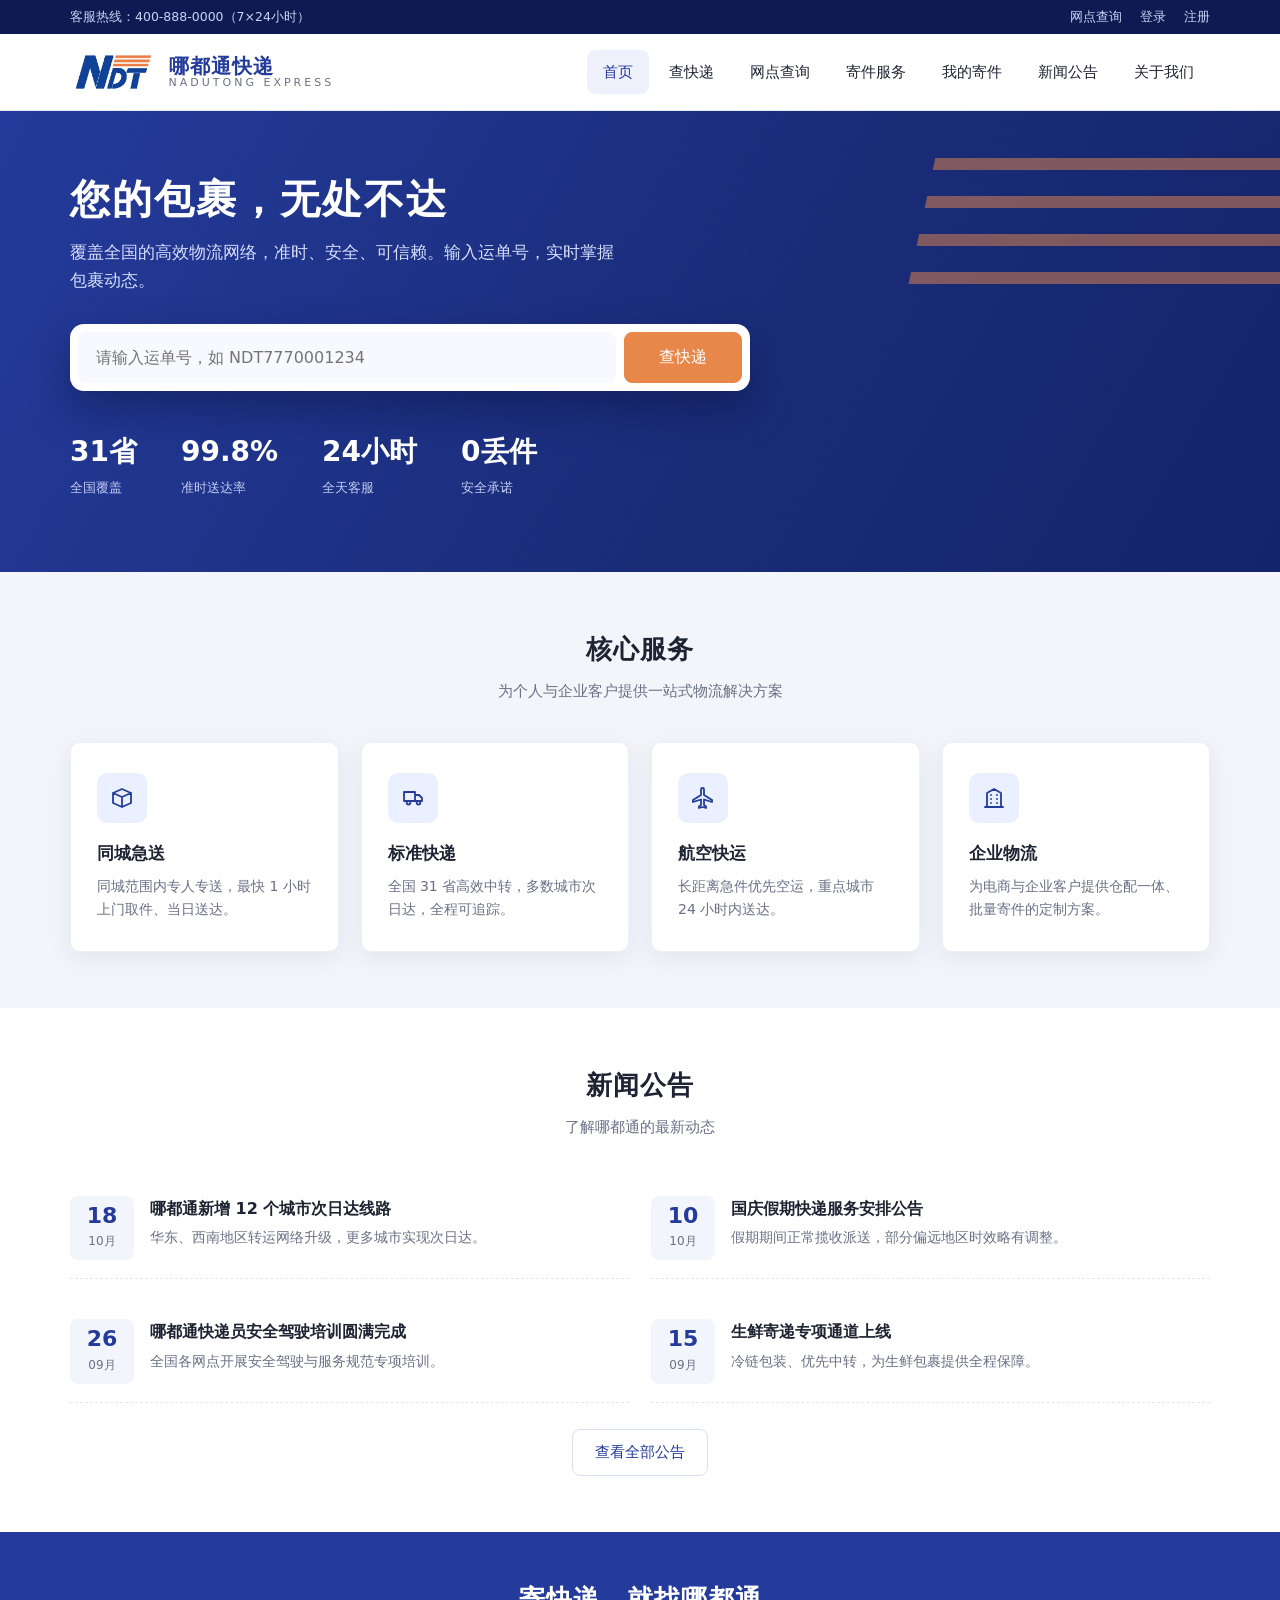
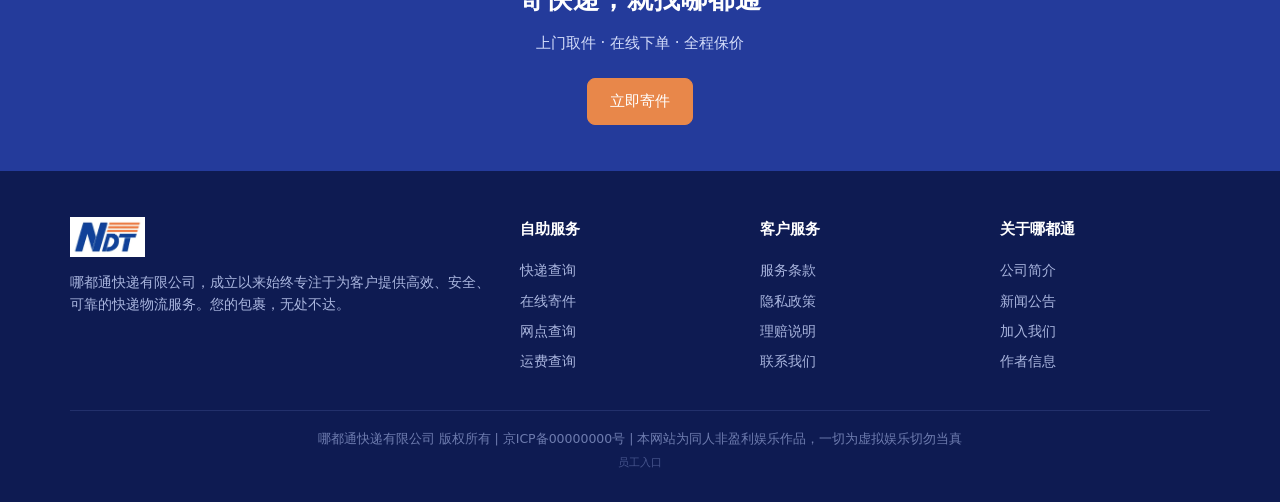
==== commit f5eabe51: "优化减负" ====
--- a/index.html
+++ b/index.html
@@ -40,9 +40,9 @@
 </style>
 <!-- 样式只留一个文件：原来 14 个 CSS 是 14 次往返，国内直连时每次 600~700ms。
      合并顺序与原 index.html 完全一致，层叠覆盖关系不变。 -->
-<link rel="stylesheet" href="assets/css/app.bundle.css?v=112">
+<link rel="stylesheet" href="assets/css/app.bundle.css?v=120">
 <!-- 首屏脚本预加载：让它和样式表并行下载，而不是等 body 解析到最后才开始 -->
-<link rel="preload" href="assets/js/app.bundle.js?v=112" as="script">
+<link rel="preload" href="assets/js/app.bundle.js?v=120" as="script">
 </head>
 <body>
 <div id="page-preloader" role="status" aria-label="页面加载中">
@@ -54,12 +54,12 @@
   <div class="pl-tip">正在接入内网…</div>
   <div class="pl-bar"><span></span></div>
 </div>
-<script src="assets/js/preloader-tone.js?v=112"></script>
+<script src="assets/js/preloader-tone.js?v=120"></script>
 <div id="app"></div>
 <img src="assets/logo.png" alt="" class="hide" aria-hidden="true">
 <div id="toast"></div>
 <!-- 全部前端逻辑合并成一个文件（24 个脚本 → 1 个），执行顺序与旧版逐条加载完全一致。
      出生地数据 bazi-region.js 不再预载，由 bazi.js 进入八字页时按需拉取。 -->
-<script src="assets/js/app.bundle.js?v=112"></script>
+<script src="assets/js/app.bundle.js?v=120"></script>
 </body>
 </html>
